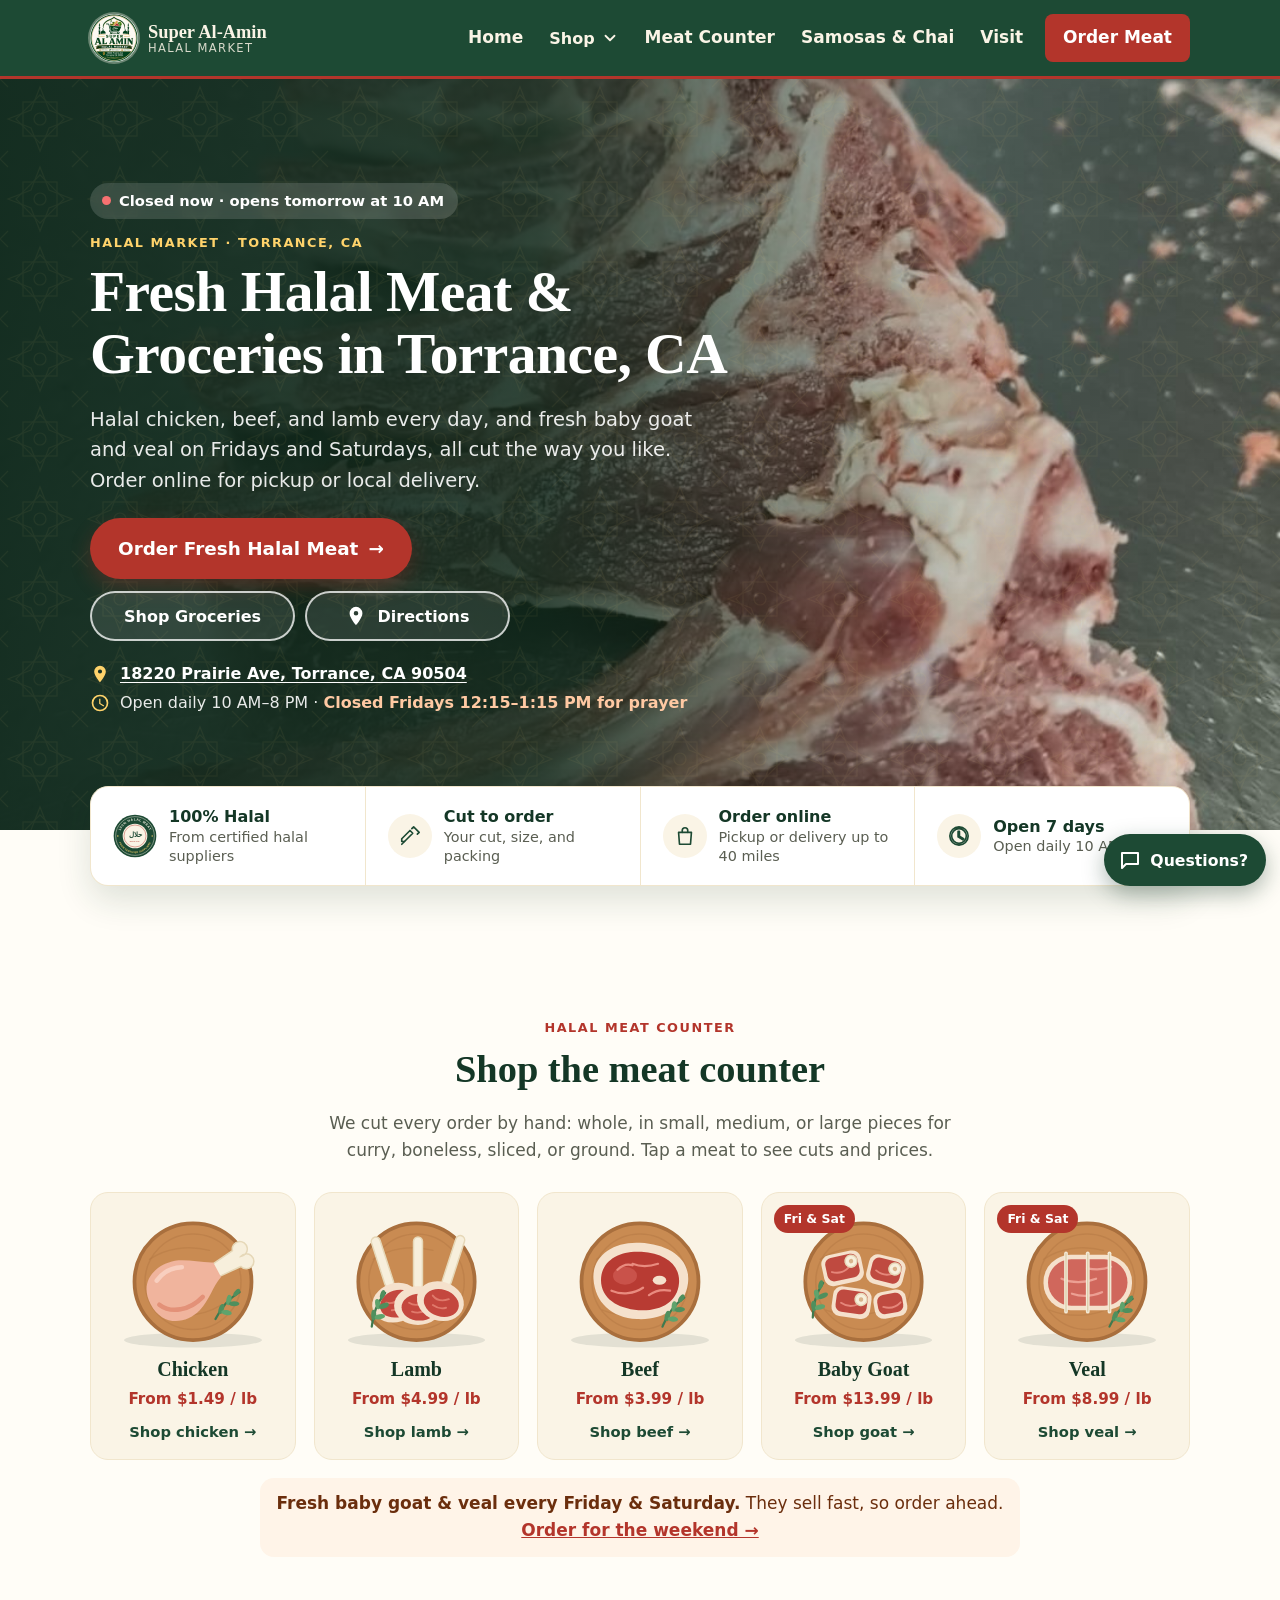
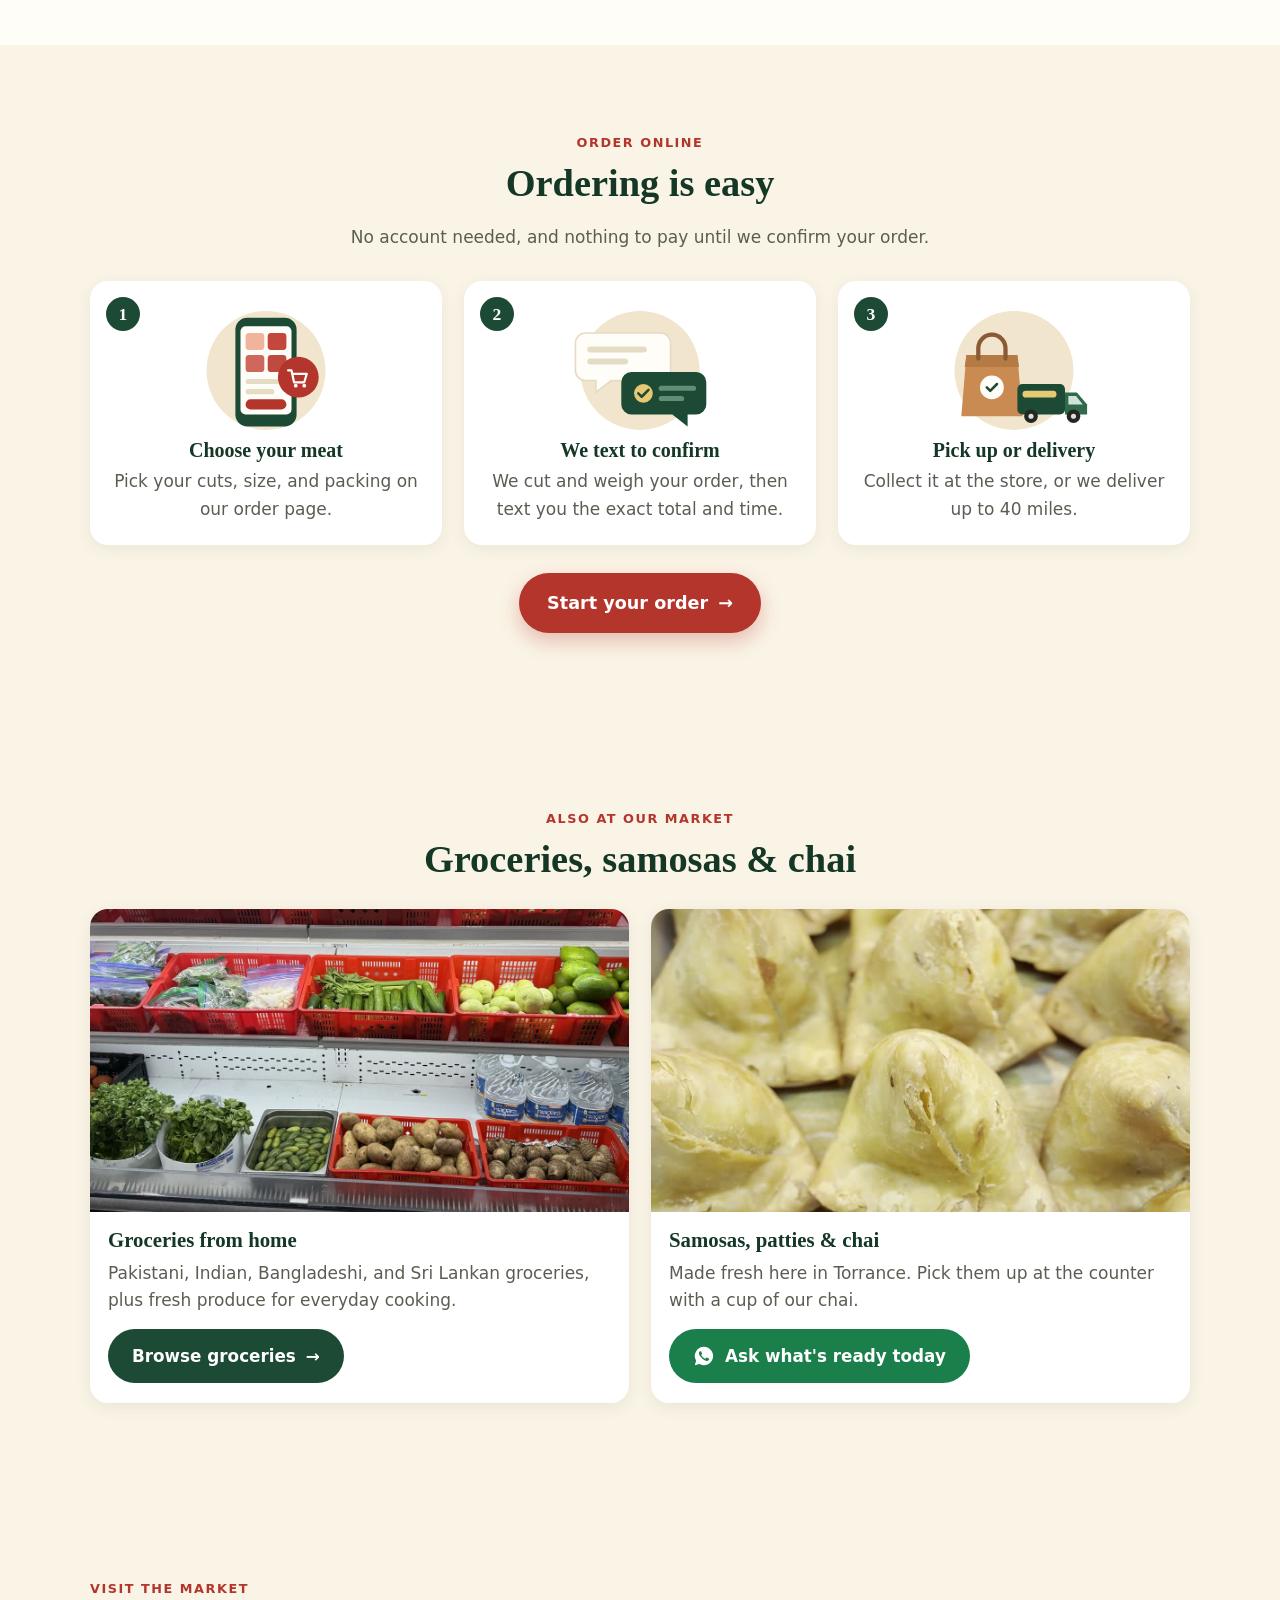
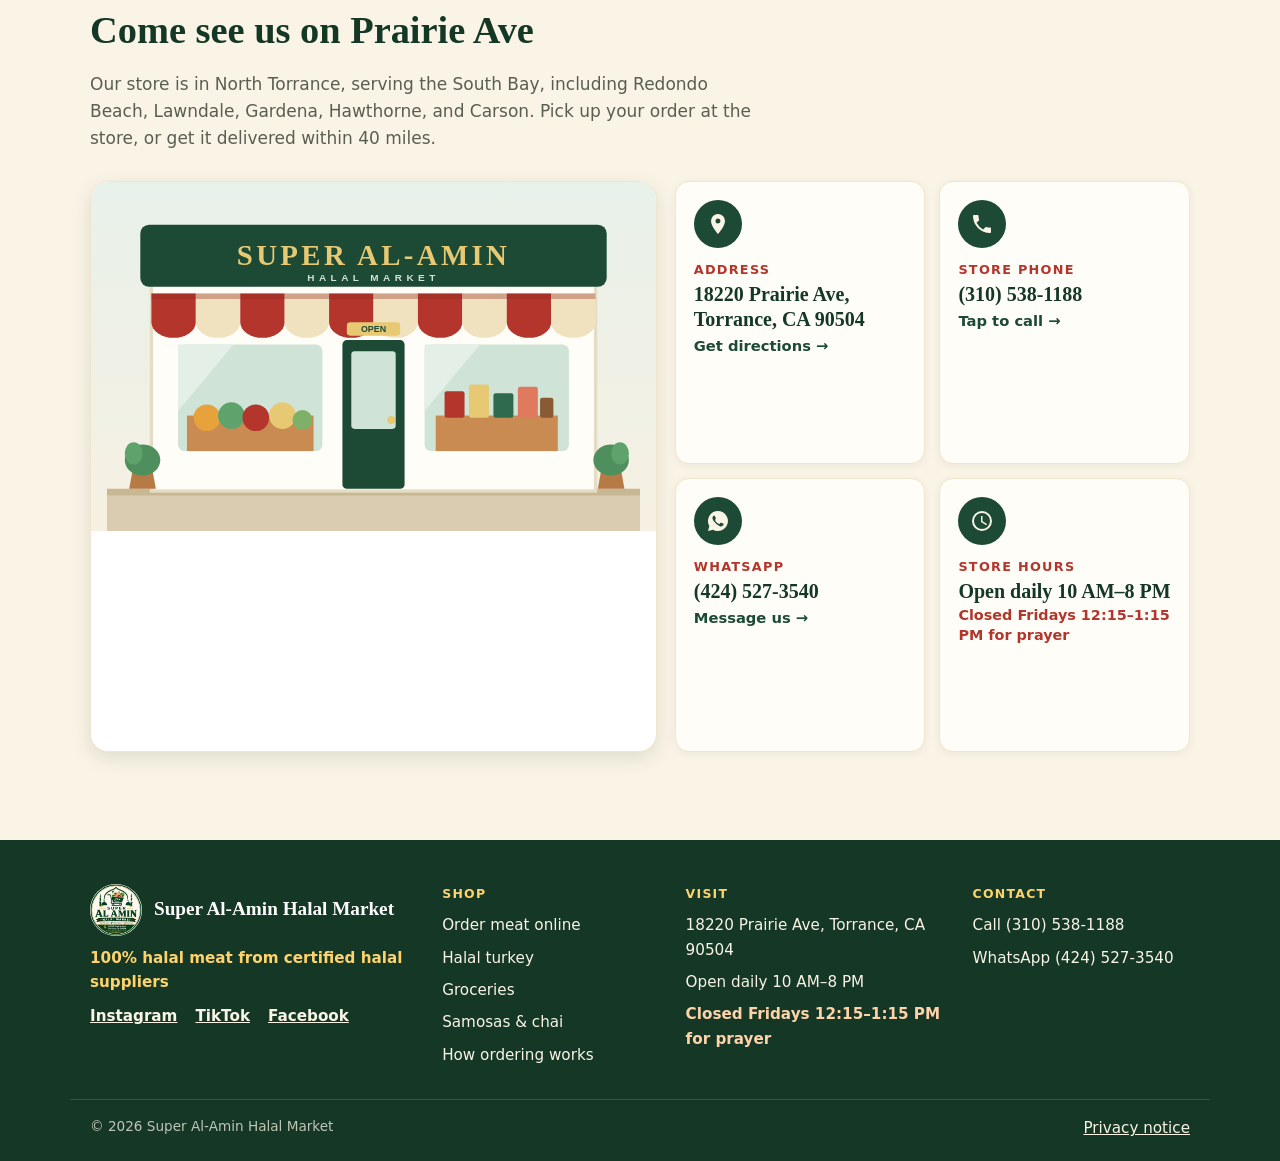
==== index.html @ 50700ea8 "Turkey through Nov 25: front-page promo, date limits, tab icon, one-row tabs - Turkey category/item " ====
<!DOCTYPE html>
<html lang="en">
<head>
  <meta charset="utf-8">
  <meta name="viewport" content="width=device-width, initial-scale=1">
  <title>Halal Meat &amp; Butcher Shop in Torrance, CA | Super Al-Amin</title>
  <meta name="description" content="Fresh halal chicken, turkey, beef, lamb, goat and veal, cut to order at our Torrance butcher counter. Order online for pickup or local delivery. South Asian groceries too.">
  <meta name="theme-color" content="#1d4a34">
  <meta property="og:title" content="Halal Meat &amp; Butcher Shop in Torrance, CA | Super Al-Amin">
  <meta property="og:description" content="Fresh halal chicken, beef, lamb, goat and veal, cut to order. Order online for pickup or local delivery. 18220 Prairie Ave, Torrance, CA.">
  <meta property="og:site_name" content="Super Al-Amin Halal Market">
  <meta property="og:locale" content="en_US">
  <meta property="og:type" content="website">
  <meta property="og:image" content="https://alaminmarket.com/images/share-cover.jpg">
  <meta property="og:url" content="https://alaminmarket.com/">
  <link rel="canonical" href="https://alaminmarket.com/">
  <meta name="geo.region" content="US-CA">
  <meta name="geo.placename" content="Torrance">
  <link rel="preload" as="image" href="images/hero-goat-chops.jpg" fetchpriority="high">
  <meta name="twitter:card" content="summary_large_image">
  <link rel="icon" href="images/favicon.png" type="image/png">
  <link rel="apple-touch-icon" href="images/apple-touch-icon.png">
  <link rel="manifest" href="/site.webmanifest">
  <link rel="stylesheet" href="styles.css?v=20261120b">
  <script type="application/ld+json">
{
  "@context": "https://schema.org",
  "@graph": [
    {
      "@type": "GroceryStore",
      "@id": "https://alaminmarket.com/#store",
      "name": "Super Al-Amin Halal Market",
      "url": "https://alaminmarket.com/",
      "logo": "https://alaminmarket.com/images/logo.png",
      "image": [
        "https://alaminmarket.com/images/share-cover.jpg",
        "https://alaminmarket.com/images/hero-goat-chops.jpg",
        "https://alaminmarket.com/images/store-produce-shelf.jpg"
      ],
      "description": "Halal meat market and butcher counter in Torrance, CA. Fresh halal chicken, beef and lamb daily, fresh baby goat and veal on Fridays and Saturdays, cut to order. Order online for pickup or local delivery. Also South Asian groceries, house-made samosas and chai.",
      "telephone": "+1-310-538-1188",
      "address": {
        "@type": "PostalAddress",
        "streetAddress": "18220 Prairie Ave",
        "addressLocality": "Torrance",
        "addressRegion": "CA",
        "postalCode": "90504",
        "addressCountry": "US"
      },
      "hasMap": "https://www.google.com/maps/search/?api=1&query=18220+Prairie+Ave%2C+Torrance%2C+CA+90504",
      "areaServed": [
        {
          "@type": "City",
          "name": "Torrance, CA"
        },
        {
          "@type": "City",
          "name": "Redondo Beach, CA"
        },
        {
          "@type": "City",
          "name": "Lawndale, CA"
        },
        {
          "@type": "City",
          "name": "Gardena, CA"
        },
        {
          "@type": "City",
          "name": "Hawthorne, CA"
        },
        {
          "@type": "City",
          "name": "Carson, CA"
        }
      ],
      "openingHoursSpecification": [
        {
          "@type": "OpeningHoursSpecification",
          "dayOfWeek": [
            "Monday",
            "Tuesday",
            "Wednesday",
            "Thursday",
            "Saturday",
            "Sunday"
          ],
          "opens": "10:00",
          "closes": "20:00"
        },
        {
          "@type": "OpeningHoursSpecification",
          "dayOfWeek": "Friday",
          "opens": "10:00",
          "closes": "12:15"
        },
        {
          "@type": "OpeningHoursSpecification",
          "dayOfWeek": "Friday",
          "opens": "13:15",
          "closes": "20:00"
        }
      ],
      "contactPoint": {
        "@type": "ContactPoint",
        "telephone": "+1-424-527-3540",
        "contactType": "customer service",
        "description": "WhatsApp",
        "areaServed": "US"
      },
      "sameAs": [
        "https://www.instagram.com/al_aminhalal/",
        "https://www.facebook.com/alaminhalalmarket/",
        "https://www.tiktok.com/@super.al.amin.hal"
      ],
      "keywords": "halal meat, halal butcher, halal chicken, halal beef, halal lamb, baby goat, goat meat, veal, custom meat cutting, order halal meat online, South Asian groceries, Pakistani groceries, Indian groceries, Torrance",
      "potentialAction": {
        "@type": "OrderAction",
        "target": {
          "@type": "EntryPoint",
          "urlTemplate": "https://alaminmarket.com/order/",
          "actionPlatform": [
            "http://schema.org/DesktopWebPlatform",
            "http://schema.org/MobileWebPlatform"
          ]
        },
        "deliveryMethod": [
          "http://purl.org/goodrelations/v1#DeliveryModePickUp",
          "http://purl.org/goodrelations/v1#DeliveryModeOwnFleet"
        ]
      },
      "hasOfferCatalog": {
        "@type": "OfferCatalog",
        "name": "Halal meat counter",
        "url": "https://alaminmarket.com/order/",
        "itemListElement": [
          {
            "@type": "OfferCatalog",
            "name": "Halal chicken",
            "url": "https://alaminmarket.com/order/?cat=chicken"
          },
          {
            "@type": "OfferCatalog",
            "name": "Halal turkey",
            "url": "https://alaminmarket.com/halal-turkey/"
          },
          {
            "@type": "OfferCatalog",
            "name": "Halal lamb",
            "url": "https://alaminmarket.com/order/?cat=lamb"
          },
          {
            "@type": "OfferCatalog",
            "name": "Halal beef",
            "url": "https://alaminmarket.com/order/?cat=beef"
          },
          {
            "@type": "OfferCatalog",
            "name": "Fresh baby goat (Fridays and Saturdays)",
            "url": "https://alaminmarket.com/order/?cat=goat"
          },
          {
            "@type": "OfferCatalog",
            "name": "Fresh veal (Fridays and Saturdays)",
            "url": "https://alaminmarket.com/order/?cat=veal"
          }
        ]
      }
    },
    {
      "@type": "WebSite",
      "@id": "https://alaminmarket.com/#website",
      "url": "https://alaminmarket.com/",
      "name": "Super Al-Amin Halal Market",
      "publisher": {
        "@id": "https://alaminmarket.com/#store"
      }
    }
  ]
}
  </script>
</head>
<body>
  <a class="skip-link" href="#main">Skip to content</a>

  <div id="announcement" class="announcement" role="region" aria-label="Store announcement" hidden></div>

  <header class="site-header">
    <div class="container header-inner">
      <a class="brand" href="#home" aria-label="Super Al-Amin Halal Market, back to top">
        <img class="brand-logo" src="images/logo.png" alt="" width="48" height="48">
        <span class="brand-text">Super Al-Amin<small>Halal Market</small></span>
      </a>
      <button class="nav-toggle" type="button" aria-expanded="false" aria-controls="site-nav">
        <span class="nav-toggle-bars" aria-hidden="true"></span>
        <span class="nav-toggle-label">Menu</span>
      </button>
      <nav id="site-nav" class="site-nav" aria-label="Main">
        <ul class="nav-list">
          <li><a href="#home">Home</a></li>
          <li class="has-sub">
            <button class="nav-sub-toggle" type="button" aria-expanded="false" aria-controls="nav-shop">Shop <svg class="nav-chev" aria-hidden="true" viewBox="0 0 24 24"><path d="M6 9l6 6 6-6"/></svg></button>
            <ul class="nav-sub" id="nav-shop">
              <li><a class="nav-sub-feature" href="order/"><strong>Order meat online</strong><span>Choose your cuts, pickup or delivery</span></a></li>
              <li><a href="groceries/#produce">Fresh produce</a></li>
              <li><a href="groceries/#snacks">Snacks &amp; chai</a></li>
              <li><a href="groceries/#pantry">Pantry staples</a></li>
              <li><a href="groceries/#sri-lankan">Sri Lankan groceries</a></li>
              <li><a href="groceries/#treats">Halal treats</a></li>
              <li><a href="groceries/">All groceries →</a></li>
            </ul>
          </li>
          <li><a href="#meat">Meat Counter</a></li>
          <li><a href="#samosas">Samosas &amp; Chai</a></li>
          <li data-reviews-nav hidden><a href="#reviews">Reviews</a></li>
          <li data-deals-nav hidden><a href="#deals">Deals</a></li>
          <li><a href="#visit">Visit</a></li>
          <li class="nav-cta"><a href="order/">Order Meat</a></li>
        </ul>
      </nav>
    </div>
  </header>

  <main id="main">
    <!-- 1. HOME -->
    <section id="home" class="hero hero-photo" aria-labelledby="home-title">
      <img class="hero-bg" data-photo="hero" src="images/hero-goat-chops.jpg" alt="Freshly cut baby goat chops at the Super Al-Amin meat counter" width="1080" height="810" fetchpriority="high">
      <div class="container hero-inner">
        <div class="hero-copy">
          <p class="hero-status" id="hero-status" hidden></p>
          <p class="eyebrow">Halal market · Torrance, CA</p>
          <h1 id="home-title">Fresh Halal Meat &amp; Groceries in Torrance, CA</h1>
          <p class="lede">Halal chicken, beef, and lamb every day, and fresh baby goat and veal on Fridays and Saturdays, all cut the way you like. Order online for pickup or local delivery.</p>
          <div class="hero-actions">
            <a class="btn btn-red btn-lg hero-main" href="order/">Order Fresh Halal Meat <span aria-hidden="true">→</span></a>
            <div class="hero-secondary">
              <a class="btn btn-ghost" href="groceries/">Shop Groceries</a>
              <a class="btn btn-ghost" href="https://www.google.com/maps/dir/?api=1&amp;destination=18220+Prairie+Ave%2C+Torrance%2C+CA+90504" data-link="directions" target="_blank" rel="noopener"><svg aria-hidden="true" viewBox="0 0 24 24"><path d="M12 2a7 7 0 0 0-7 7c0 5.2 7 13 7 13s7-7.8 7-13a7 7 0 0 0-7-7zm0 9.5A2.5 2.5 0 1 1 12 6.5a2.5 2.5 0 0 1 0 5z"/></svg> Directions</a>
            </div>
          </div>
          <ul class="hero-info" aria-label="Address and hours">
            <li><svg aria-hidden="true" viewBox="0 0 24 24"><path d="M12 2a7 7 0 0 0-7 7c0 5.2 7 13 7 13s7-7.8 7-13a7 7 0 0 0-7-7zm0 9.5A2.5 2.5 0 1 1 12 6.5a2.5 2.5 0 0 1 0 5z"/></svg><a href="https://www.google.com/maps/dir/?api=1&amp;destination=18220+Prairie+Ave%2C+Torrance%2C+CA+90504" data-link="directions" data-text="address" target="_blank" rel="noopener">18220 Prairie Ave, Torrance, CA 90504</a></li>
            <li><svg aria-hidden="true" viewBox="0 0 24 24"><path d="M12 2a10 10 0 1 0 0 20 10 10 0 0 0 0-20zm0 18a8 8 0 1 1 0-16 8 8 0 0 1 0 16zm.5-13H11v6l5.2 3.2.8-1.3-4.5-2.7V7z"/></svg><span><span data-text="hoursSummary">Open daily 10 AM–8 PM</span> · <span class="prayer-note" data-text="fridayNote">Closed Fridays 12:15–1:15 PM for prayer</span></span></li>
          </ul>
        </div>
      </div>
    </section>

    <!-- WHY SHOP WITH US -->
    <section class="trust" aria-label="Why shop with us">
      <div class="container">
        <ul class="trust-list">
          <li><img src="images/halal-badge.svg" alt="" width="48" height="48"><span><strong>100% Halal</strong>From certified halal suppliers</span></li>
          <li><span class="trust-icon" aria-hidden="true"><svg viewBox="0 0 24 24"><path d="M3 15l9-9 3 3-9 9H3z"/><path d="M14 4l2-2 6 6-2 2"/><path d="M6 18l-3 3"/></svg></span><span><strong>Cut to order</strong>Your cut, size, and packing</span></li>
          <li><span class="trust-icon" aria-hidden="true"><svg viewBox="0 0 24 24"><path d="M5 8h14l-1 13H6z"/><path d="M9 8V6a3 3 0 0 1 6 0v2"/></svg></span><span><strong>Order online</strong>Pickup or delivery up to 40 miles</span></li>
          <li><span class="trust-icon" aria-hidden="true"><svg aria-hidden="true" viewBox="0 0 24 24"><path d="M12 2a10 10 0 1 0 0 20 10 10 0 0 0 0-20zm0 18a8 8 0 1 1 0-16 8 8 0 0 1 0 16zm.5-13H11v6l5.2 3.2.8-1.3-4.5-2.7V7z"/></svg></span><span><strong>Open 7 days</strong><span data-text="hoursSummary">Open daily 10 AM–8 PM</span></span></li>
        </ul>
      </div>
    </section>

    <!-- SEASONAL: halal turkey (hides itself after Nov 25 via data-until) -->
    <section class="promo" aria-labelledby="promo-title" data-until="2026-11-25">
      <div class="container">
        <a class="promo-card" href="halal-turkey/">
          <img class="promo-art" src="images/art/turkey.svg" alt="" width="240" height="190">
          <span class="promo-text">
            <span class="promo-kicker">🦃 Thanksgiving special</span>
            <strong id="promo-title" class="promo-title">Halal Turkey: $2.99/lb</strong>
            <span class="promo-sub">Whole turkeys, about 12–14 lb each (around $36–$42). Order online by Wed, Nov 25 for pickup or delivery.</span>
          </span>
          <span class="btn btn-red promo-btn">Order a turkey <span aria-hidden="true">→</span></span>
        </a>
      </div>
    </section>

    <!-- 2. SHOP THE MEAT COUNTER -->
    <section id="meat" class="section" aria-labelledby="meat-title">
      <div class="container">
        <div class="section-head section-head-center">
          <p class="eyebrow">Halal Meat Counter</p>
          <h2 id="meat-title">Shop the meat counter</h2>
          <p>We cut every order by hand: whole, in small, medium, or large pieces for curry, boneless, sliced, or ground. Tap a meat to see cuts and prices.</p>
        </div>
        <ul class="meat-cats" aria-label="Meat categories">
          <li><a class="meat-cat" href="order/?cat=chicken"><img src="images/art/chicken.svg" alt="" width="240" height="190" loading="lazy"><span class="meat-cat-name">Chicken</span><span class="meat-cat-price" data-from="chicken">Whole, boneless, wings &amp; more</span><span class="meat-cat-go">Shop chicken →</span></a></li>
          <li data-until="2026-11-25"><a class="meat-cat" href="halal-turkey/"><span class="meat-cat-badge">Thanksgiving</span><img src="images/art/turkey.svg" alt="" width="240" height="190" loading="lazy"><span class="meat-cat-name">Halal Turkey</span><span class="meat-cat-price">$2.99/lb · 12–14 lb each</span><span class="meat-cat-go">Shop turkey →</span></a></li>
          <li><a class="meat-cat" href="order/?cat=lamb"><img src="images/art/lamb.svg" alt="" width="240" height="190" loading="lazy"><span class="meat-cat-name">Lamb</span><span class="meat-cat-price" data-from="lamb">New Zealand lamb</span><span class="meat-cat-go">Shop lamb →</span></a></li>
          <li><a class="meat-cat" href="order/?cat=beef"><img src="images/art/beef.svg" alt="" width="240" height="190" loading="lazy"><span class="meat-cat-name">Beef</span><span class="meat-cat-price" data-from="beef">Boneless, shank &amp; more</span><span class="meat-cat-go">Shop beef →</span></a></li>
          <li><a class="meat-cat" href="order/?cat=goat"><span class="meat-cat-badge">Fri &amp; Sat</span><img src="images/art/goat.svg" alt="" width="240" height="190" loading="lazy"><span class="meat-cat-name">Baby Goat</span><span class="meat-cat-price" data-from="goat">Fresh every weekend</span><span class="meat-cat-go">Shop goat →</span></a></li>
          <li><a class="meat-cat" href="order/?cat=veal"><span class="meat-cat-badge">Fri &amp; Sat</span><img src="images/art/veal.svg" alt="" width="240" height="190" loading="lazy"><span class="meat-cat-name">Veal</span><span class="meat-cat-price" data-from="veal">Fresh every weekend</span><span class="meat-cat-go">Shop veal →</span></a></li>
        </ul>
        <p class="meat-weekend"><strong>Fresh baby goat &amp; veal every Friday &amp; Saturday.</strong> They sell fast, so order ahead. <a href="order/?cat=goat">Order for the weekend →</a></p>
      </div>
    </section>

    <!-- HOW ORDERING WORKS -->
    <section id="how" class="section section-cream" aria-labelledby="how-title">
      <div class="container">
        <div class="section-head section-head-center">
          <p class="eyebrow">Order online</p>
          <h2 id="how-title">Ordering is easy</h2>
          <p>No account needed, and nothing to pay until we confirm your order.</p>
        </div>
        <ol class="how-steps">
          <li><img src="images/art/step-choose.svg" alt="" width="200" height="160" loading="lazy"><span class="how-num">1</span><h3>Choose your meat</h3><p>Pick your cuts, size, and packing on our order page.</p></li>
          <li><img src="images/art/step-text.svg" alt="" width="200" height="160" loading="lazy"><span class="how-num">2</span><h3>We text to confirm</h3><p>We cut and weigh your order, then text you the exact total and time.</p></li>
          <li><img src="images/art/step-pickup.svg" alt="" width="200" height="160" loading="lazy"><span class="how-num">3</span><h3>Pick up or delivery</h3><p>Collect it at the store, or we deliver up to 40 miles.</p></li>
        </ol>
        <div class="browse-row"><a class="btn btn-red btn-lg" href="order/">Start your order <span aria-hidden="true">→</span></a></div>
      </div>
    </section>

    <!-- ALSO AT THE MARKET: groceries + samosas & chai (details live on the Groceries page) -->
    <section id="more" class="section section-cream" aria-labelledby="more-title">
      <div class="container">
        <div class="section-head section-head-center">
          <p class="eyebrow">Also at our market</p>
          <h2 id="more-title">Groceries, samosas &amp; chai</h2>
        </div>
        <div class="more-grid">
          <article class="more-card" id="groceries">
            <img src="images/store-produce-shelf.jpg" alt="Fresh produce and South Asian groceries on the shelves at Super Al-Amin" width="720" height="540" loading="lazy" decoding="async">
            <div class="more-body">
              <h3>Groceries from home</h3>
              <p>Pakistani, Indian, Bangladeshi, and Sri Lankan groceries, plus fresh produce for everyday cooking.</p>
              <a class="btn btn-primary" href="groceries/">Browse groceries <span aria-hidden="true">→</span></a>
            </div>
          </article>
          <article class="more-card" id="samosas">
            <img data-photo="samosas" src="images/samosas-poster.jpg" alt="Trays of fresh samosas made at Super Al-Amin" width="720" height="540" loading="lazy" decoding="async">
            <div class="more-body">
              <h3>Samosas, patties &amp; chai</h3>
              <p>Made fresh here in Torrance. Pick them up at the counter with a cup of our chai.</p>
              <a class="btn btn-whatsapp" href="https://wa.me/14245273540?text=Hi%20Super%20Al-Amin%21%20Do%20you%20have%20samosas%2C%20patties%2C%20or%20chai%20available%20today%3F" data-link="whatsapp" data-message="samosas" target="_blank" rel="noopener"><svg aria-hidden="true" viewBox="0 0 24 24"><path d="M12 2a10 10 0 0 0-8.6 15.1L2 22l5-1.3A10 10 0 1 0 12 2zm5.3 14.1c-.2.6-1.3 1.2-1.8 1.3-.5.1-1 .1-1.7-.1a15 15 0 0 1-6.3-5.5c-.5-.7-1-1.7-1-2.8 0-1.1.6-1.6.8-1.9.2-.2.5-.3.6-.3h.5c.2 0 .4 0 .6.5l.8 2c.1.2.1.4 0 .5l-.3.5-.4.4c-.1.1-.3.3-.1.6.2.3.8 1.3 1.7 2.1 1.2 1 2.1 1.3 2.4 1.5.3.1.5.1.6-.1l.9-1c.2-.3.4-.2.6-.1l1.9.9c.3.1.5.2.5.3.1.1.1.6-.1 1.2z"/></svg> Ask what's ready today</a>
            </div>
          </article>
        </div>
      </div>
    </section>

    <!-- REVIEWS (live from Google once the API key and Place ID are set in site-config.js) -->
    <section id="reviews" class="section" aria-labelledby="reviews-title" hidden>
      <div class="container">
        <div class="section-head">
          <p class="eyebrow">Reviews</p>
          <h2 id="reviews-title">What our customers say</h2>
          <p id="reviews-intro">See what customers are saying about Super Al-Amin on Google.</p>
        </div>
        <div id="reviews-summary" class="reviews-summary" hidden></div>
        <ul id="reviews-list" class="reviews-list" aria-label="Recent Google reviews" hidden></ul>
        <div class="reviews-actions">
          <a id="reviews-google" class="btn btn-primary" target="_blank" rel="noopener">Read reviews on Google</a>
          <a id="reviews-write" class="btn btn-outline" target="_blank" rel="noopener" hidden>Write a review</a>
        </div>
        <p id="reviews-attrib" class="reviews-attrib" hidden>Reviews from Google Maps</p>
      </div>
    </section>

    <!-- WHAT'S NEW & DEALS (deals are listed in site-config.js) -->
    <section id="deals" class="section" aria-labelledby="deals-title" hidden>
      <div class="container">
        <div class="section-head">
          <p class="eyebrow">What's New</p>
          <h2 id="deals-title">New arrivals &amp; deals</h2>
          <p id="deals-empty">New arrivals and deals will be posted here. Sign up below to hear about them first on WhatsApp.</p>
        </div>
        <ul id="deals-list" class="deals-list" aria-label="Current deals and new arrivals" hidden></ul>

        <div class="signup" id="signup">
          <div class="signup-copy">
            <span class="signup-icon" aria-hidden="true"><svg viewBox="0 0 24 24"><path d="M12 2a10 10 0 0 0-8.6 15.1L2 22l5-1.3A10 10 0 1 0 12 2zm5.3 14.1c-.2.6-1.3 1.2-1.8 1.3-.5.1-1 .1-1.7-.1a15 15 0 0 1-6.3-5.5c-.5-.7-1-1.7-1-2.8 0-1.1.6-1.6.8-1.9.2-.2.5-.3.6-.3h.5c.2 0 .4 0 .6.5l.8 2c.1.2.1.4 0 .5l-.3.5-.4.4c-.1.1-.3.3-.1.6.2.3.8 1.3 1.7 2.1 1.2 1 2.1 1.3 2.4 1.5.3.1.5.1.6-.1l.9-1c.2-.3.4-.2.6-.1l1.9.9c.3.1.5.2.5.3.1.1.1.6-.1 1.2z"/></svg></span>
            <h3>Get deals on WhatsApp</h3>
            <p>Be the first to hear about new arrivals, specials, and holiday hours.</p>
          </div>

          <form class="signup-form" id="signup-form" name="whatsapp-signup" method="POST" data-netlify="true" netlify-honeypot="bot-field" novalidate>
            <input type="hidden" name="form-name" value="whatsapp-signup">
            <p class="visually-hidden"><label>Leave this empty: <input name="bot-field" tabindex="-1" autocomplete="off"></label></p>
            <div class="field">
              <label for="su-name">Name</label>
              <input id="su-name" name="name" type="text" autocomplete="name" required>
            </div>
            <div class="field">
              <label for="su-phone">WhatsApp number</label>
              <input id="su-phone" name="whatsapp" type="tel" autocomplete="tel" inputmode="tel" required aria-describedby="su-phone-hint">
              <span class="field-hint" id="su-phone-hint">Include area code, e.g. 310 555 0123</span>
            </div>
            <label class="consent">
              <input type="checkbox" name="consent" value="Agreed to WhatsApp offers and updates" required>
              <span>I agree to receive WhatsApp messages about offers and updates from Super Al-Amin Halal Market. I can reply STOP anytime.</span>
            </label>
            <button class="btn btn-primary" type="submit">Sign up</button>
            <p class="form-error" id="signup-error" role="alert" hidden></p>
          </form>

          <div class="signup-success" id="signup-success" tabindex="-1" hidden>
            <h3>You're on the list!</h3>
            <p>One last step so our messages reach you: save <strong data-text="whatsapp">(424) 527-3540</strong> in your contacts as "Super Al-Amin", then say hi on WhatsApp.</p>
            <a class="btn btn-whatsapp" href="https://wa.me/14245273540?text=Hi%20Super%20Al-Amin%21%20I%20just%20signed%20up%20for%20WhatsApp%20updates." data-link="whatsapp" data-message="signup" target="_blank" rel="noopener">Say hi on WhatsApp</a>
          </div>
        </div>
      </div>
    </section>

    <!-- 5. VISIT THE MARKET -->
    <section id="visit" class="section section-cream" aria-labelledby="visit-title">
      <div class="container">
        <div class="section-head">
          <p class="eyebrow">Visit the Market</p>
          <h2 id="visit-title">Come see us on Prairie Ave</h2>
          <p>Our store is in North Torrance, serving the South Bay, including Redondo Beach, Lawndale, Gardena, Hawthorne, and Carson. Pick up your order at the store, or get it delivered within 40 miles.</p>
        </div>
        <div class="visit-layout">
          <div class="visit-map">
            <img class="visit-art" src="images/art/storefront.svg" alt="" width="480" height="300" loading="lazy">
            <iframe title="Map to Super Al-Amin Halal Market, 18220 Prairie Ave, Torrance" src="https://www.google.com/maps?q=Super+Al-Amin+Halal+Market,+18220+Prairie+Ave,+Torrance,+CA+90504&amp;output=embed" loading="lazy" referrerpolicy="no-referrer-when-downgrade"></iframe>
          </div>
        <div class="visit-grid">
          <a class="visit-card" href="https://www.google.com/maps/dir/?api=1&amp;destination=18220+Prairie+Ave%2C+Torrance%2C+CA+90504" data-link="directions" target="_blank" rel="noopener">
            <span class="visit-icon" aria-hidden="true"><svg viewBox="0 0 24 24"><path d="M12 2a7 7 0 0 0-7 7c0 5.2 7 13 7 13s7-7.8 7-13a7 7 0 0 0-7-7zm0 9.5A2.5 2.5 0 1 1 12 6.5a2.5 2.5 0 0 1 0 5z"/></svg></span>
            <span class="visit-label">Address</span>
            <span class="visit-value" data-text="address">18220 Prairie Ave, Torrance, CA 90504</span>
            <span class="visit-action">Get directions →</span>
          </a>
          <a class="visit-card" href="tel:+13105381188" data-link="call">
            <span class="visit-icon" aria-hidden="true"><svg viewBox="0 0 24 24"><path d="M6.6 10.8a15.1 15.1 0 0 0 6.6 6.6l2.2-2.2c.3-.3.7-.4 1-.2 1.1.4 2.3.6 3.6.6.6 0 1 .4 1 1V20c0 .6-.4 1-1 1A17 17 0 0 1 3 4c0-.6.4-1 1-1h3.5c.6 0 1 .4 1 1 0 1.2.2 2.4.6 3.6.1.3 0 .7-.2 1l-2.3 2.2z"/></svg></span>
            <span class="visit-label">Store phone</span>
            <span class="visit-value" data-text="phone">(310) 538-1188</span>
            <span class="visit-action">Tap to call →</span>
          </a>
          <a class="visit-card" href="https://wa.me/14245273540?text=Hi%20Super%20Al-Amin%21" data-link="whatsapp" data-message="general" target="_blank" rel="noopener">
            <span class="visit-icon" aria-hidden="true"><svg viewBox="0 0 24 24"><path d="M12 2a10 10 0 0 0-8.6 15.1L2 22l5-1.3A10 10 0 1 0 12 2zm5.3 14.1c-.2.6-1.3 1.2-1.8 1.3-.5.1-1 .1-1.7-.1a15 15 0 0 1-6.3-5.5c-.5-.7-1-1.7-1-2.8 0-1.1.6-1.6.8-1.9.2-.2.5-.3.6-.3h.5c.2 0 .4 0 .6.5l.8 2c.1.2.1.4 0 .5l-.3.5-.4.4c-.1.1-.3.3-.1.6.2.3.8 1.3 1.7 2.1 1.2 1 2.1 1.3 2.4 1.5.3.1.5.1.6-.1l.9-1c.2-.3.4-.2.6-.1l1.9.9c.3.1.5.2.5.3.1.1.1.6-.1 1.2z"/></svg></span>
            <span class="visit-label">WhatsApp</span>
            <span class="visit-value" data-text="whatsapp">(424) 527-3540</span>
            <span class="visit-action">Message us →</span>
          </a>
          <div class="visit-card visit-card-hours">
            <span class="visit-icon" aria-hidden="true"><svg viewBox="0 0 24 24"><path d="M12 2a10 10 0 1 0 0 20 10 10 0 0 0 0-20zm0 18a8 8 0 1 1 0-16 8 8 0 0 1 0 16zm.5-13H11v6l5.2 3.2.8-1.3-4.5-2.7V7z"/></svg></span>
            <span class="visit-label">Store hours</span>
            <span class="visit-value" data-text="hoursSummary">Open daily 10 AM–8 PM</span>
            <span class="visit-prayer" data-text="fridayNote">Closed Fridays 12:15–1:15 PM for prayer</span>
          </div>
        </div>
        </div>
      </div>
    </section>
  </main>

  <footer class="site-footer">
    <div class="container footer-grid">
      <div class="footer-brand">
        <a class="footer-logo" href="#home"><img src="images/logo.png" alt="" width="56" height="56" loading="lazy"><span data-text="name">Super Al-Amin Halal Market</span></a>
        <p class="footer-halal">100% halal meat from certified halal suppliers</p>
        <ul class="footer-social" id="footer-social" aria-label="Social media"></ul>
      </div>
      <div>
        <p class="footer-title">Shop</p>
        <ul class="footer-list">
          <li><a href="order/">Order meat online</a></li>
          <li><a href="halal-turkey/">Halal turkey</a></li>
          <li><a href="groceries/">Groceries</a></li>
          <li><a href="#samosas">Samosas &amp; chai</a></li>
          <li><a href="#how">How ordering works</a></li>
        </ul>
      </div>
      <div>
        <p class="footer-title">Visit</p>
        <ul class="footer-list">
          <li><a class="footer-address" href="https://www.google.com/maps/dir/?api=1&amp;destination=18220+Prairie+Ave%2C+Torrance%2C+CA+90504" data-link="directions" data-text="address" target="_blank" rel="noopener">18220 Prairie Ave, Torrance, CA 90504</a></li>
          <li><span data-text="hoursSummary">Open daily 10 AM–8 PM</span></li>
          <li class="footer-prayer" data-text="fridayNote">Closed Fridays 12:15–1:15 PM for prayer</li>
        </ul>
      </div>
      <div>
        <p class="footer-title">Contact</p>
        <ul class="footer-list">
          <li><a href="tel:+13105381188" data-link="call">Call <span data-text="phone">(310) 538-1188</span></a></li>
          <li><a href="https://wa.me/14245273540?text=Hi%20Super%20Al-Amin%21" data-link="whatsapp" data-message="general" target="_blank" rel="noopener">WhatsApp <span data-text="whatsapp">(424) 527-3540</span></a></li>
        </ul>
      </div>
    </div>
    <div class="container footer-bottom">
      <p class="footer-copy">© <span id="year">2026</span> <span data-text="name">Super Al-Amin Halal Market</span></p>
      <p class="footer-links"><a href="privacy/">Privacy notice</a></p>
    </div>
  </footer>

  <!-- Mobile quick actions: fixed to the bottom; the page adds matching padding so nothing is covered -->
  <nav class="quick-actions" aria-label="Quick contact">
    <a href="tel:+13105381188" data-link="call">
      <svg aria-hidden="true" viewBox="0 0 24 24"><path d="M6.6 10.8a15.1 15.1 0 0 0 6.6 6.6l2.2-2.2c.3-.3.7-.4 1-.2 1.1.4 2.3.6 3.6.6.6 0 1 .4 1 1V20c0 .6-.4 1-1 1A17 17 0 0 1 3 4c0-.6.4-1 1-1h3.5c.6 0 1 .4 1 1 0 1.2.2 2.4.6 3.6.1.3 0 .7-.2 1l-2.3 2.2z"/></svg>
      Call
    </a>
    <a href="https://wa.me/14245273540?text=Hi%20Super%20Al-Amin%21" data-link="whatsapp" data-message="general" target="_blank" rel="noopener">
      <svg aria-hidden="true" viewBox="0 0 24 24"><path d="M12 2a10 10 0 0 0-8.6 15.1L2 22l5-1.3A10 10 0 1 0 12 2zm5.3 14.1c-.2.6-1.3 1.2-1.8 1.3-.5.1-1 .1-1.7-.1a15 15 0 0 1-6.3-5.5c-.5-.7-1-1.7-1-2.8 0-1.1.6-1.6.8-1.9.2-.2.5-.3.6-.3h.5c.2 0 .4 0 .6.5l.8 2c.1.2.1.4 0 .5l-.3.5-.4.4c-.1.1-.3.3-.1.6.2.3.8 1.3 1.7 2.1 1.2 1 2.1 1.3 2.4 1.5.3.1.5.1.6-.1l.9-1c.2-.3.4-.2.6-.1l1.9.9c.3.1.5.2.5.3.1.1.1.6-.1 1.2z"/></svg>
      WhatsApp
    </a>
    <a href="https://www.google.com/maps/dir/?api=1&amp;destination=18220+Prairie+Ave%2C+Torrance%2C+CA+90504" data-link="directions" target="_blank" rel="noopener">
      <svg aria-hidden="true" viewBox="0 0 24 24"><path d="M12 2a7 7 0 0 0-7 7c0 5.2 7 13 7 13s7-7.8 7-13a7 7 0 0 0-7-7zm0 9.5A2.5 2.5 0 1 1 12 6.5a2.5 2.5 0 0 1 0 5z"/></svg>
      Directions
    </a>
  </nav>

  <script src="site-config.js?v=20261120b"></script>
  <script src="meat-menu.js?v=20261120b"></script>
  <script src="main.js?v=20261120b"></script>
  <script src="chat.js?v=20261120b"></script>
</body>
</html>
---- styles.css ----
:root {
  --green: #1d4a34;
  --green-dark: #143726;
  --green-soft: #2f6a4c;
  --cream: #faf4e6;
  --cream-2: #f1e6cd;
  --paper: #fffdf7;
  --red: #b3352b;
  --ink: #23271f;
  --muted: #5a5e52;
  --whatsapp: #1a7f4b;
  --radius: 14px;
  --shadow: 0 6px 20px rgba(20, 55, 38, .12);
  --header-h: 64px;
  --quickbar-h: 64px;
  --serif: "Iowan Old Style", "Palatino Linotype", Palatino, Georgia, "Times New Roman", serif;
  --sans: system-ui, -apple-system, "Segoe UI", Roboto, "Helvetica Neue", Arial, sans-serif;
}

*, *::before, *::after { box-sizing: border-box; }
[hidden] { display: none !important; }
html { overflow-anchor: none; scroll-behavior: smooth; scroll-padding-top: calc(var(--header-h) + 8px); }
@media (prefers-reduced-motion: reduce) { html { scroll-behavior: auto; } }

body {
  margin: 0;
  font-family: var(--sans);
  font-size: 1.0625rem;
  line-height: 1.6;
  color: var(--ink);
  background: var(--paper);
  /* room for the mobile quick-action bar so it never covers content */
  padding-bottom: calc(var(--quickbar-h) + env(safe-area-inset-bottom, 0px));
}
img { max-width: 100%; height: auto; display: block; }
h1, h2, h3 { font-family: var(--serif); line-height: 1.15; color: var(--green-dark); margin: 0 0 .5em; }
h1 { font-size: clamp(1.85rem, 6.2vw, 3.3rem); letter-spacing: -.01em; }
h2 { font-size: clamp(1.6rem, 4.4vw, 2.4rem); }
h3 { font-size: 1.2rem; }
p { margin: 0 0 1em; }
a { color: var(--green); }

.container { width: 100%; max-width: 1140px; margin: 0 auto; padding: 0 20px; }

/* Visible keyboard focus everywhere */
:focus-visible {
  outline: 3px solid var(--red);
  outline-offset: 3px;
  border-radius: 6px;
}
.site-header :focus-visible, .announcement :focus-visible, .section-green :focus-visible, .site-footer :focus-visible, .quick-actions :focus-visible { outline-color: #ffd36b; }

.skip-link {
  position: absolute; left: 12px; top: -60px; z-index: 100;
  background: var(--green-dark); color: #fff; padding: 10px 16px; border-radius: 8px; text-decoration: none;
}
.skip-link:focus { top: 12px; }

/* Announcement */
.announcement { background: var(--red); color: #fff; font-size: .95rem; text-align: center; }
.announcement p { margin: 0; padding: 10px 20px; }
.announcement a { color: #fff; font-weight: 700; }

/* Header */
.site-header {
  position: sticky; top: 0; z-index: 50;
  background: var(--green);
  color: var(--cream);
  border-bottom: 3px solid var(--red);
}
.header-inner { display: flex; align-items: center; justify-content: space-between; min-height: var(--header-h); gap: 16px; }
.brand { display: flex; align-items: center; gap: 10px; color: var(--cream); text-decoration: none; }
.brand-mark {
  display: grid; place-items: center; width: 40px; height: 40px; border-radius: 50%;
  background: var(--cream); color: var(--green); font-family: var(--serif); font-weight: 700; font-size: 1rem;
  border: 2px solid var(--red);
}
.brand-logo { width: 48px; height: 48px; border-radius: 50%; flex: none; background: #fff; box-shadow: 0 0 0 2px rgba(250,244,230,.35); }
.brand-text { font-family: var(--serif); font-weight: 700; font-size: 1.15rem; line-height: 1.1; }
.brand-text small { display: block; font-family: var(--sans); font-weight: 500; font-size: .72rem; letter-spacing: .12em; text-transform: uppercase; opacity: .85; }

.nav-toggle {
  display: inline-flex; align-items: center; gap: 8px;
  background: transparent; color: var(--cream); border: 1.5px solid rgba(250,244,230,.5);
  border-radius: 10px; padding: 8px 12px; font: inherit; font-size: .95rem; cursor: pointer; min-height: 44px;
}
.nav-toggle-bars, .nav-toggle-bars::before, .nav-toggle-bars::after {
  display: block; width: 18px; height: 2px; background: currentColor; border-radius: 2px; position: relative;
}
.nav-toggle-bars::before, .nav-toggle-bars::after { content: ""; position: absolute; left: 0; }
.nav-toggle-bars::before { top: -6px; }
.nav-toggle-bars::after { top: 6px; }

.site-nav { display: none; }
.site-nav.is-open {
  display: block; position: absolute; left: 0; right: 0; top: 100%;
  background: var(--green-dark); border-bottom: 3px solid var(--red); box-shadow: var(--shadow);
}
.site-nav ul { list-style: none; margin: 0; padding: 8px 20px 16px; }
.site-nav .nav-sub { padding: 0 0 6px 14px; display: none; }
.nav-sub-toggle[aria-expanded="true"] + .nav-sub { display: block; }
.nav-sub-toggle {
  width: 100%; display: flex; align-items: center; justify-content: space-between; gap: 6px;
  padding: 12px 4px; background: none; border: 0; border-bottom: 1px solid rgba(250,244,230,.12);
  color: var(--cream); font: 600 1rem var(--sans); cursor: pointer;
}
.nav-chev { width: 18px; height: 18px; fill: none; stroke: currentColor; stroke-width: 2.4; stroke-linecap: round; stroke-linejoin: round; transition: transform .15s; }
.nav-sub-toggle[aria-expanded="true"] .nav-chev { transform: rotate(180deg); }
.nav-sub-feature strong { display: block; color: #ffd36b; }
.nav-sub-feature span { display: block; font-weight: 400; font-size: .88rem; opacity: .85; }
.nav-cta a { margin-top: 10px; text-align: center; background: var(--red); border-radius: 999px; border: 0 !important; color: #fff !important; }
.site-nav a {
  display: block; padding: 12px 4px; color: var(--cream); text-decoration: none; font-weight: 600;
  border-bottom: 1px solid rgba(250,244,230,.12);
}
.site-nav a:hover { color: #fff; text-decoration: underline; }

/* Buttons */
.btn {
  display: inline-flex; align-items: center; justify-content: center; gap: 10px;
  min-height: 52px; padding: 12px 22px; border-radius: 999px;
  font-weight: 700; font-size: 1.05rem; text-decoration: none; border: 2px solid transparent;
  transition: transform .15s ease, background-color .15s ease;
}
.btn svg { width: 22px; height: 22px; fill: currentColor; flex: none; }
.btn:hover { transform: translateY(-1px); }
.btn-primary { background: var(--green); color: #fff; }
.btn-primary:hover { background: var(--green-dark); }
.btn-whatsapp { background: var(--whatsapp); color: #fff; }
.btn-whatsapp:hover { background: #136b3e; }
.btn-cream { background: var(--cream); color: var(--green-dark); }
.btn-cream:hover { background: #fff; }
.btn-row { display: grid; gap: 12px; margin-top: 4px; }

.eyebrow {
  font-size: .8rem; font-weight: 700; letter-spacing: .12em; text-transform: uppercase;
  color: var(--red); margin-bottom: .6em;
}

/* Hero */
.hero {
  background:
    radial-gradient(circle at 100% 0, rgba(179,53,43,.08), transparent 40%),
    var(--cream);
  padding: 22px 0 36px;
  border-bottom: 1px solid var(--cream-2);
}
.hero-inner { display: grid; gap: 24px; }
.hero .lede { font-size: 1.08rem; color: var(--muted); max-width: 36em; margin-bottom: 18px; }
.hero-figure, .split-figure { margin: 0; }
.hero-figure img, .split-figure img {
  width: 100%; aspect-ratio: 4 / 3; object-fit: cover; border-radius: var(--radius); box-shadow: var(--shadow);
  background: var(--cream-2);
}

.hero-info { list-style: none; margin: 16px 0 0; padding: 0; display: grid; gap: 6px; font-size: 1rem; }
.hero-info li { display: flex; align-items: flex-start; gap: 10px; line-height: 1.4; }
.hero-info svg { width: 20px; height: 20px; flex: none; fill: var(--green); margin-top: 1px; }
.hero-info a { color: var(--green-dark); font-weight: 600; text-decoration: underline; text-underline-offset: 3px; text-decoration-thickness: 1px; }
.hero-info .prayer-note { color: var(--red); font-weight: 700; }
.hero-info .prayer-note svg { fill: var(--red); }

/* Sections */
.section { padding: 56px 0; }
.section-cream { background: var(--cream); }
.section-green { background: var(--green); color: var(--cream); }
.section-green h2 { color: #fff; }
.section-green .eyebrow { color: #ffcf9e; }
.section-green .small-note { color: rgba(250,244,230,.82); }
.section-head { max-width: 40em; margin-bottom: 28px; }
.section-head p:last-child { color: var(--muted); }

.split { display: grid; gap: 28px; align-items: center; }
.small-note { font-size: .95rem; color: var(--muted); }
.tag-list { list-style: none; padding: 0; margin: 0 0 1em; display: flex; flex-wrap: wrap; gap: 8px; }
.tag-list li {
  background: var(--paper); border: 1.5px solid var(--green-soft); color: var(--green-dark);
  padding: 4px 14px; border-radius: 999px; font-weight: 600; font-size: .95rem;
}

.tag-list-light li { background: rgba(250,244,230,.1); border-color: rgba(250,244,230,.55); color: var(--cream); }

/* Groceries intro */
.groceries-intro { display: grid; gap: 22px; margin-bottom: 28px; }
.groceries-intro .section-head { margin-bottom: 0; }
.groceries-intro .btn { margin-top: 4px; }
.groceries-figure { margin: 0; }
.groceries-figure img { width: 100%; aspect-ratio: 4 / 3; object-fit: cover; border-radius: var(--radius); box-shadow: var(--shadow); background: var(--cream-2); }

/* Category cards (homepage) */
.category-grid { list-style: none; margin: 0; padding: 0; display: grid; grid-template-columns: 1fr; gap: 14px; }
.category-card {
  display: grid; grid-template-columns: 112px 1fr; align-items: stretch; height: 100%;
  background: var(--paper); border: 1px solid var(--cream-2); border-radius: var(--radius); overflow: hidden;
  text-decoration: none; color: var(--ink); box-shadow: 0 2px 8px rgba(20,55,38,.06);
  transition: transform .15s ease, box-shadow .15s ease, border-color .15s ease;
}
.category-card img { width: 100%; height: 100%; min-height: 104px; object-fit: cover; background: var(--cream-2); }
.category-body { display: flex; flex-direction: column; justify-content: center; gap: 3px; padding: 14px 16px; border-left: 3px solid var(--red); }
.category-name { font-family: var(--serif); font-weight: 700; font-size: 1.15rem; color: var(--green-dark); line-height: 1.2; }
.category-text { font-size: .92rem; color: var(--muted); line-height: 1.4; }
.category-go { font-size: .9rem; font-weight: 700; color: var(--green); margin-top: 2px; }
.category-card:hover { transform: translateY(-2px); box-shadow: var(--shadow); border-color: var(--green-soft); }
.category-card:hover .category-go { text-decoration: underline; }
.browse-row { margin-top: 24px; }

/* Brands we carry: sliding logo row */
.brands { margin-top: 48px; }
.brands-section .brands { margin-top: 0; }
.brands h3 { font-size: clamp(1.4rem, 3.6vw, 1.9rem); }
.brand-marquee {
  overflow: hidden; margin: 0 -16px;
  -webkit-mask-image: linear-gradient(90deg, transparent, #000 6%, #000 94%, transparent);
          mask-image: linear-gradient(90deg, transparent, #000 6%, #000 94%, transparent);
}
.brand-track { list-style: none; margin: 0; padding: 4px 0 8px; display: flex; gap: 14px; width: max-content; }
.brand-slide { flex: 0 0 auto; }
.brand-slide img {
  width: 180px; height: 90px; object-fit: cover; border-radius: var(--radius);
  box-shadow: var(--shadow); background: var(--cream-2);
}
.is-sliding .brand-track { animation: brand-slide var(--brand-duration, 40s) linear infinite; }
.brand-marquee:hover .brand-track, .brand-marquee:focus-within .brand-track { animation-play-state: paused; }
@keyframes brand-slide { from { transform: translateX(0); } to { transform: translateX(calc(-50% - 7px)); } }
@media (prefers-reduced-motion: reduce) {
  .is-sliding .brand-track { animation: none; }
  .brand-marquee { overflow-x: auto; }
}
@media (min-width: 640px) { .brand-slide img { width: 220px; height: 110px; } .brand-marquee { margin: 0; } }

/* Product grid (Groceries page) */
.showcase-grid { list-style: none; margin: 0; padding: 0; display: grid; grid-template-columns: repeat(2, 1fr); gap: 12px; }
.showcase-item {
  background: var(--paper); border: 1px solid var(--cream-2); border-radius: 12px; overflow: hidden;
  box-shadow: 0 2px 8px rgba(20,55,38,.06);
}
.showcase-item img { width: 100%; aspect-ratio: 1 / 1; object-fit: cover; background: var(--cream-2); }
.showcase-item span { display: block; padding: 9px 11px 11px; font-weight: 700; font-size: .93rem; color: var(--green-dark); line-height: 1.3; }
.ask-card a {
  display: flex; flex-direction: column; justify-content: center; align-items: flex-start; gap: 8px; height: 100%;
  min-height: 180px; padding: 16px; border-radius: 12px; text-decoration: none;
  background: var(--green) url("images/pattern.svg") center / 64px; background-blend-mode: soft-light;
  color: var(--cream); box-shadow: 0 2px 8px rgba(20,55,38,.12);
}
.ask-icon { display: grid; place-items: center; width: 42px; height: 42px; border-radius: 50%; background: var(--whatsapp); }
.ask-icon svg { width: 24px; height: 24px; fill: #fff; }
.ask-title { font-family: var(--serif); font-weight: 700; font-size: 1.1rem; color: #fff; line-height: 1.2; }
.ask-text { font-size: .9rem; line-height: 1.4; color: rgba(250,244,230,.88); }
.ask-card a:hover .ask-title { text-decoration: underline; }

/* Groceries page */
.page-hero {
  position: relative; color: var(--cream); padding: 30px 0 34px; overflow: hidden;
  background: linear-gradient(120deg, rgba(20,55,38,.97), rgba(29,74,52,.93)), url("images/pattern.svg") center / 80px, var(--green-dark);
  border-bottom: 3px solid var(--red);
}
.page-hero::after {
  content: ""; position: absolute; right: -60px; top: 50%; width: 260px; height: 260px; transform: translateY(-50%);
  background: url("images/pattern.svg") center / 86px; border-radius: 50%; opacity: .22; pointer-events: none;
}
.page-hero .container { position: relative; z-index: 1; }
.breadcrumb { display: flex; gap: 8px; font-size: .9rem; margin-bottom: 8px; color: rgba(250,244,230,.8); }
.breadcrumb a { color: #ffd2a8; font-weight: 600; }
.page-hero h1 { color: #fff; margin-bottom: .25em; }
.page-lede { max-width: 36em; font-size: 1.05rem; color: rgba(250,244,230,.92); margin-bottom: 18px; }
.page-hero-actions { display: flex; flex-wrap: wrap; gap: 10px; }
.btn-ghost-light { background: transparent; color: var(--cream); border-color: rgba(250,244,230,.6); }
.btn-ghost-light:hover { background: rgba(250,244,230,.1); }

.tabs-wrap {
  position: sticky; top: calc(var(--header-h) + 3px); z-index: 40; background: var(--paper);
  border-bottom: 1px solid var(--cream-2); box-shadow: 0 4px 12px rgba(20,55,38,.06);
}
.grocery-tabs {
  display: flex; gap: 8px; overflow-x: auto; padding: 12px 0; scrollbar-width: none;
  -webkit-overflow-scrolling: touch; scroll-padding: 0 20px;
}
.grocery-tabs::-webkit-scrollbar { display: none; }
.grocery-tab {
  flex: none; font: inherit; font-weight: 700; font-size: .95rem; cursor: pointer; white-space: nowrap;
  min-height: 42px; padding: 8px 16px; border-radius: 999px;
  background: var(--cream); color: var(--green-dark); border: 1.5px solid var(--cream-2);
}
.grocery-tab:hover { border-color: var(--green-soft); }
.grocery-tab[aria-selected="true"] { background: var(--green); color: #fff; border-color: var(--green); }
.grocery-panels-section { padding-top: 28px; scroll-margin-top: 140px; }
.grocery-panel:focus { outline: none; }
.grocery-panel:focus-visible { outline: 3px solid var(--red); outline-offset: 6px; border-radius: 6px; }
.panel-head { margin-bottom: 18px; max-width: 42em; }
.panel-head h2 { margin-bottom: .2em; }
.panel-head p { color: var(--muted); margin: 0; }
.panel-video { margin: 0 0 18px; max-width: 360px; }
.panel-video video { width: 100%; display: block; aspect-ratio: 4 / 5; object-fit: cover; border-radius: var(--radius); box-shadow: var(--shadow); background: var(--cream-2); }

.nf-spacer { min-height: 30vh; }
.visit-strip { background: var(--cream); border-top: 1px solid var(--cream-2); padding: 36px 0; }
.visit-strip h2 { font-size: 1.5rem; margin-bottom: .3em; }
.visit-strip .hero-info { margin-top: 8px; }
.visit-strip-inner { display: grid; gap: 20px; }
.visit-strip-actions { display: grid; gap: 10px; }

.samosa-video {
  width: 100%; display: block; border-radius: var(--radius); box-shadow: var(--shadow); background: var(--cream-2);
  aspect-ratio: 4 / 3; object-fit: cover;
}

/* Visit */
.visit-grid { display: grid; gap: 14px; }
.visit-card {
  display: grid; grid-template-columns: 48px 1fr; column-gap: 14px; row-gap: 2px; align-items: center;
  background: var(--paper); border: 1px solid var(--cream-2); border-radius: var(--radius);
  padding: 18px; text-decoration: none; color: var(--ink); box-shadow: 0 2px 8px rgba(20,55,38,.06);
  transition: border-color .15s ease, transform .15s ease;
}
.visit-card:hover { border-color: var(--green-soft); transform: translateY(-1px); }
.visit-icon {
  grid-row: 1 / span 3; width: 48px; height: 48px; border-radius: 50%;
  background: var(--green); display: grid; place-items: center;
}
.visit-icon svg { width: 24px; height: 24px; fill: var(--cream); }
.visit-label { font-size: .8rem; font-weight: 700; letter-spacing: .1em; text-transform: uppercase; color: var(--red); }
.visit-value { font-family: var(--serif); font-size: 1.25rem; font-weight: 700; color: var(--green-dark); line-height: 1.25; }
.visit-prayer { font-size: .9rem; font-weight: 700; color: var(--red); line-height: 1.35; }
.visit-card-hours:hover { transform: none; border-color: var(--cream-2); }
.visit-action { font-size: .92rem; color: var(--green); font-weight: 600; }

.hours {
  margin-top: 14px; background: var(--paper); border: 1px solid var(--cream-2); border-radius: var(--radius);
  padding: 18px; box-shadow: 0 2px 8px rgba(20,55,38,.06);
}
.hours-head { display: flex; align-items: center; gap: 14px; margin-bottom: 10px; }
.hours-head h3 { margin: 0; }
.hours-head .visit-icon { grid-row: auto; flex: none; }
.hours-summary { margin: 4px 0 12px; font-family: var(--serif); font-size: 1.3rem; font-weight: 700; color: var(--green-dark); }
.prayer-banner {
  display: flex; align-items: flex-start; gap: 10px; margin: 0; padding: 12px 14px; border-radius: 10px;
  background: #fbecea; border: 1.5px solid #e8b4ae; color: #8f2219; font-weight: 700; line-height: 1.4;
}
.prayer-banner svg { width: 22px; height: 22px; flex: none; fill: var(--red); }

/* Social */
.social { margin-top: 24px; }
.social h3 { margin-bottom: 10px; }
.social-list, .footer-social { list-style: none; margin: 0; padding: 0; display: flex; flex-wrap: wrap; gap: 10px; }
.social-link {
  display: inline-flex; align-items: center; gap: 8px; min-height: 44px; padding: 8px 18px;
  border-radius: 999px; border: 1.5px solid var(--green); color: var(--green-dark);
  background: var(--paper); font-weight: 700; text-decoration: none;
}
.social-link::after { content: "↗"; font-size: .9em; opacity: .7; }
.social-link:hover { background: var(--green); color: #fff; }
.footer-social { margin: 10px 0 8px; gap: 6px 18px; }
.footer-social a { color: var(--cream); font-weight: 600; }
.footer-address { color: var(--cream); }
.footer-prayer { color: #ffd2a8; font-weight: 600; }

/* Footer */
.site-footer { background: var(--green-dark); color: var(--cream); padding: 28px 0; font-size: .95rem; }
.site-footer p { margin: 0 0 .3em; }
.footer-name { font-family: var(--serif); font-size: 1.15rem; font-weight: 700; }
.footer-copy { opacity: .75; font-size: .85rem; }

/* Mobile quick-action bar */
.quick-actions {
  position: fixed; left: 0; right: 0; bottom: 0; z-index: 60;
  display: grid; grid-template-columns: repeat(3, 1fr);
  background: var(--green-dark); border-top: 3px solid var(--red);
  padding-bottom: env(safe-area-inset-bottom, 0px);
}
.quick-actions a {
  display: flex; flex-direction: column; align-items: center; justify-content: center; gap: 2px;
  height: var(--quickbar-h); color: var(--cream); text-decoration: none; font-weight: 700; font-size: .85rem;
}
.quick-actions a + a { border-left: 1px solid rgba(250,244,230,.15); }
.quick-actions svg { width: 22px; height: 22px; fill: currentColor; }
.quick-actions a:active { background: var(--green); }

/* ---------- Narrow phones: keep both hero buttons above the fold ---------- */
@media (max-width: 479px) {
  .hero { padding: 16px 0 28px; }
  .hero .eyebrow { margin-bottom: .4em; }
  h1 { font-size: clamp(1.6rem, 7.6vw, 2.1rem); }
  .hero .lede { font-size: 1rem; line-height: 1.5; margin-bottom: 14px; }
  .btn-row .btn { min-height: 48px; padding: 10px 14px; font-size: 1rem; gap: 8px; }
  .btn-row .btn svg { width: 19px; height: 19px; }
}
@media (max-width: 479px) {
    }
@media (min-width: 360px) and (max-width: 479px) {
  .btn-row { grid-template-columns: 1fr 1fr; gap: 10px; }
  .btn-row .btn { padding: 10px 8px; font-size: .95rem; }
}

/* ---------- Larger phones / small tablets ---------- */
@media (min-width: 480px) {
  .btn-row { grid-template-columns: 1fr 1fr; max-width: 460px; }
}

@media (min-width: 640px) {
  .visit-grid { grid-template-columns: repeat(2, 1fr); }
  .reviews-list { grid-template-columns: repeat(2, 1fr); }
  .showcase-grid { grid-template-columns: repeat(3, 1fr); gap: 14px; }
  .category-grid { grid-template-columns: repeat(2, 1fr); }
  .visit-strip-actions { grid-auto-flow: column; justify-content: start; }
  .deals-list { grid-template-columns: repeat(2, 1fr); }
  .visit-card { grid-template-columns: 1fr; text-align: left; align-content: start; }
  .visit-icon { grid-row: auto; margin-bottom: 10px; }
  .hours-head .visit-icon { margin-bottom: 0; }
  .hours { max-width: 560px; }
}

/* ---------- Desktop ---------- */
@media (min-width: 900px) {
  :root { --header-h: 76px; }
  body { padding-bottom: 0; }
  .quick-actions { display: none; }
  .nav-toggle { display: none; }
  .site-nav, .site-nav.is-open { display: block; position: static; background: none; border: 0; box-shadow: none; }
  .site-nav .nav-list { display: flex; align-items: center; gap: 2px; padding: 0; }
  .site-nav a { border: 0; padding: 10px 12px; border-radius: 8px; }
  .site-nav a:hover { background: rgba(250,244,230,.1); text-decoration: none; }
  .has-sub { position: relative; }
  .nav-sub-toggle { width: auto; border: 0; padding: 10px 12px; border-radius: 8px; }
  .nav-sub-toggle:hover { background: rgba(250,244,230,.1); }
  .site-nav .nav-sub {
    position: absolute; top: calc(100% + 8px); left: 0; min-width: 260px; padding: 8px;
    background: var(--paper); border-radius: var(--radius); box-shadow: 0 14px 40px rgba(20,55,38,.22); border: 1px solid var(--cream-2);
  }
  .site-nav .nav-sub::before { content: ""; position: absolute; top: -10px; left: 0; right: 0; height: 10px; }
  .has-sub:hover .nav-sub, .has-sub:focus-within .nav-sub { display: block; }
  .site-nav .nav-sub a { color: var(--ink); padding: 9px 12px; font-weight: 600; }
  .site-nav .nav-sub a:hover { background: var(--cream); color: var(--green-dark); }
  .nav-sub-feature { background: var(--cream); margin-bottom: 6px; }
  .nav-sub-feature strong { color: var(--green-dark); }
  .nav-sub-feature span { color: var(--muted); opacity: 1; }
  .nav-cta a { margin: 0 0 0 8px; padding: 10px 18px; }
  .nav-cta a:hover { background: #c94036; }

  .hero { padding: 64px 0 72px; }
  .hero-inner { grid-template-columns: 1.05fr 1fr; align-items: center; gap: 48px; }
  .section { padding: 88px 0; }
  .split { grid-template-columns: 1fr 1fr; gap: 56px; }
  .groceries-intro { margin-bottom: 32px; }
  .visit-grid { grid-template-columns: repeat(4, 1fr); }
  .split-reverse .split-figure { order: 2; }
  .reviews-list { grid-template-columns: repeat(3, 1fr); }
  .showcase-grid { grid-template-columns: repeat(5, 1fr); }
  .category-grid { grid-template-columns: repeat(5, 1fr); gap: 16px; }
  .category-card { grid-template-columns: 1fr; grid-template-rows: auto 1fr; }
  .category-card img { aspect-ratio: 4 / 3; height: auto; min-height: 0; }
  .category-body { border-left: 0; border-top: 3px solid var(--red); justify-content: flex-start; }
  .page-hero { padding: 48px 0 52px; }
  .page-hero::after { width: 380px; height: 380px; right: 40px; opacity: .25; }
  .grocery-panels-section { padding: 40px 0 72px; }
  .visit-strip-inner { grid-template-columns: 1fr auto; align-items: center; }
  .deals-list { grid-template-columns: repeat(3, 1fr); }
  .signup { grid-template-columns: 1fr 1.2fr; gap: 40px; padding: 36px 40px; align-items: start; }
  .signup-success { grid-column: 2; }
}

/* ---------- Order meat page ---------- */
.visually-hidden { position: absolute !important; width: 1px; height: 1px; overflow: hidden; clip: rect(0 0 0 0); white-space: nowrap; }
.order-layout { display: grid; gap: 32px; }
.order-step-title { display: flex; align-items: center; gap: 10px; font-size: 1.3rem; margin: 0 0 14px; }
.order-step-num { display: inline-grid; place-items: center; width: 30px; height: 30px; border-radius: 50%; background: var(--green); color: #fff; font: 700 .95rem var(--sans); flex: none; }
.order-cats { display: flex; gap: 8px; flex-wrap: wrap; margin-bottom: 14px; }
.order-cat, .order-opt {
  font: 600 .98rem var(--sans); padding: 9px 16px; border-radius: 999px; cursor: pointer;
  border: 1.5px solid var(--cream-2); background: var(--paper); color: var(--green-dark);
}
.order-cat[aria-selected="true"], .order-opt[aria-pressed="true"] { background: var(--green); border-color: var(--green); color: #fff; }
.order-opt:disabled { cursor: default; opacity: 1; }
.order-items { display: grid; gap: 12px; }
.order-item { background: var(--paper); border: 1px solid var(--cream-2); border-radius: var(--radius); overflow: hidden; }
.order-item-head {
  width: 100%; display: flex; justify-content: space-between; align-items: center; gap: 12px;
  padding: 16px 18px; background: none; border: 0; cursor: pointer; text-align: left; font: inherit; color: inherit;
}
.order-item-head[aria-expanded="true"] { background: var(--cream); }
.order-item-name { font-family: var(--serif); font-weight: 700; font-size: 1.15rem; color: var(--green-dark); }
.order-item-price { color: var(--muted); font-size: .95rem; white-space: nowrap; }
.order-item-body { padding: 4px 18px 18px; border-top: 1px solid var(--cream-2); }
.order-item-days { color: var(--red); font-weight: 600; font-size: .92rem; margin: 12px 0 0; }
.order-q { margin-top: 14px; }
.order-q-label { font-weight: 700; font-size: .92rem; margin: 0 0 8px; color: var(--ink); }
.order-opts { display: flex; flex-wrap: wrap; gap: 8px; }
.order-qty-row { margin-top: 16px; display: flex; align-items: center; justify-content: space-between; gap: 12px; }
.order-qty-row .order-q-label { margin: 0; }
.order-stepper { display: flex; align-items: center; border: 1.5px solid var(--cream-2); border-radius: 999px; overflow: hidden; }
.order-step-btn { width: 44px; height: 44px; border: 0; background: var(--cream); font-size: 1.3rem; cursor: pointer; color: var(--green-dark); }
.order-step-val { min-width: 64px; text-align: center; font-weight: 700; }
.order-add { width: 100%; margin-top: 18px; justify-content: center; }
.order-add:disabled { opacity: .55; cursor: not-allowed; }
.order-summary { background: var(--cream); border-radius: var(--radius); padding: 20px; align-self: start; }
.order-empty { color: var(--muted); margin: 0; }
.order-lines { list-style: none; margin: 0; padding: 0; }
.order-line { display: grid; grid-template-columns: 1fr auto; gap: 2px 12px; padding: 12px 0; border-bottom: 1px solid var(--cream-2); }
.order-line-info { display: flex; flex-direction: column; }
.order-line-name { font-weight: 700; }
.order-line-desc { color: var(--muted); font-size: .92rem; }
.order-line-cost { font-weight: 700; }
.order-line-rm, .order-link-btn { grid-column: 1; justify-self: start; background: none; border: 0; padding: 4px 0; color: var(--red); font: 600 .88rem var(--sans); cursor: pointer; text-decoration: underline; }
.order-total { display: flex; justify-content: space-between; gap: 12px; margin: 14px 0 0; font-size: 1.05rem; }
.order-form { margin-top: 28px; }
.order-choice { border: 0; padding: 0; margin: 0 0 14px; display: flex; gap: 10px; }
.order-choice-opt { flex: 1; display: flex; align-items: center; justify-content: center; gap: 8px; padding: 12px; border: 1.5px solid var(--cream-2); border-radius: var(--radius); background: var(--paper); font-weight: 700; cursor: pointer; }
.order-choice-opt:has(input:checked) { border-color: var(--green); box-shadow: inset 0 0 0 1px var(--green); }
.order-choice-opt input { accent-color: var(--green); width: 18px; height: 18px; }
.order-field-row { display: grid; grid-template-columns: 1fr; gap: 0 10px; }
@media (min-width: 480px) { .order-field-row { grid-template-columns: 1.4fr 1fr; } }
.order-field { display: flex; flex-direction: column; gap: 6px; font-weight: 700; font-size: .92rem; margin-bottom: 12px; }
.order-field input, .order-field select, .order-field textarea {
  font: 400 1rem var(--sans); padding: 11px 12px; border: 1.5px solid var(--cream-2); border-radius: 10px; background: #fff; color: var(--ink); width: 100%;
}
.order-field input:focus, .order-field select:focus, .order-field textarea:focus { outline: 2px solid var(--green-soft); outline-offset: 1px; }
.order-delivery-note { background: var(--paper); border-left: 4px solid var(--green); padding: 10px 12px; border-radius: 6px; font-size: .95rem; }
.order-error { color: var(--red); font-weight: 700; }
.order-send { display: grid; gap: 10px; }
.order-send .btn { justify-content: center; width: 100%; }
.order-submit { min-height: 56px; font-size: 1.1rem; }
.order-submit[disabled] { opacity: .7; cursor: progress; }
.order-send-or { display: flex; align-items: center; gap: 12px; margin: 6px 0 0; color: var(--muted); font-size: .9rem; }
.order-send-or::before, .order-send-or::after { content: ""; flex: 1; height: 1px; background: var(--cream-2); }
.order-send-apps { display: grid; grid-template-columns: 1fr 1fr; gap: 10px; }
.order-send-apps .btn { min-height: 48px; padding: 10px 12px; font-size: .98rem; border: 1.5px solid var(--green); }
.order-send-apps .btn-whatsapp { border-color: var(--whatsapp); }
.order-hp { position: absolute !important; left: -9999px; width: 1px; height: 1px; overflow: hidden; }
.order-fineprint { color: var(--muted); font-size: .88rem; margin: 12px 0 0; }
.order-done h2, .order-review h2 { margin-bottom: .3em; }
.order-review .btn { margin: 6px 0 4px; width: 100%; justify-content: center; font-family: var(--sans); cursor: pointer; }
.rv-head { display: flex; align-items: center; justify-content: space-between; flex-wrap: wrap; gap: 6px 12px; margin-bottom: 12px; }
.rv-head h2 { margin: 0; font-size: clamp(1.5rem, 5.5vw, 1.9rem); }
.rv-num { font-size: .82rem; font-weight: 700; letter-spacing: .03em; color: var(--green-dark); background: var(--paper); border: 1px solid var(--cream-2); border-radius: 999px; padding: 4px 10px; }
.rv-update { margin: 0 0 12px; padding: 10px 12px; border-radius: 10px; background: #fff8e6; border-left: 4px solid #e2a51e; font-weight: 600; font-size: .92rem; }
.rv-card { background: var(--paper); border: 1px solid var(--cream-2); border-radius: 12px; padding: 12px 14px; margin-bottom: 12px; }
.rv-card p { margin: 0; line-height: 1.4; }
.rv-label { font-size: .75rem; font-weight: 700; letter-spacing: .08em; text-transform: uppercase; color: var(--red); margin-bottom: 2px !important; }
.rv-strong { font-weight: 700; color: var(--green-dark); }
.rv-muted, .rv-item-opts { color: var(--muted); font-size: .9rem; }
.rv-items { list-style: none; margin: 0 0 12px; padding: 0; background: var(--paper); border: 1px solid var(--cream-2); border-radius: 12px; }
.rv-item { display: flex; justify-content: space-between; gap: 12px; padding: 12px 14px; }
.rv-item + .rv-item { border-top: 1px solid var(--cream-2); }
.rv-item p { margin: 0; line-height: 1.35; }
.rv-item-name { font-weight: 700; color: var(--green-dark); }
.rv-item-side { text-align: right; flex: none; }
.rv-item-qty { font-weight: 600; }
.rv-item-price { color: var(--muted); font-size: .9rem; }
.rv-totals { margin: 0 0 14px; padding: 4px 2px; }
.rv-row { display: flex; justify-content: space-between; gap: 12px; margin: 0; padding: 4px 0; }
.rv-grand { border-top: 1.5px solid var(--cream-2); margin-top: 4px; padding-top: 8px; font-size: 1.08rem; color: var(--green-dark); }
.rv-next { background: var(--paper); border: 1px solid var(--cream-2); border-radius: 12px; padding: 14px 14px 6px; margin-bottom: 14px; }
.rv-next h3 { font-size: 1.05rem; margin: 0 0 10px; }
.rv-steps { list-style: none; margin: 0; padding: 0; counter-reset: rv; }
.rv-steps li { position: relative; padding: 0 0 12px 38px; counter-increment: rv; }
.rv-steps li::before {
  content: counter(rv); position: absolute; left: 0; top: 0; width: 26px; height: 26px; border-radius: 50%;
  background: var(--green); color: #fff; font-weight: 700; font-size: .85rem; display: grid; place-items: center;
}
.rv-steps strong { display: block; color: var(--green-dark); line-height: 1.3; }
.rv-steps span { display: block; font-size: .9rem; color: var(--muted); line-height: 1.4; }
.rv-edit { display: block; margin: 6px auto 0; }
.rv-fine { text-align: center; font-size: .85rem; color: var(--muted); margin: 8px 0 0; }
.order-done .btn { margin: 6px 0 4px; }
@media (min-width: 900px) {
  .order-layout { grid-template-columns: minmax(0, 1.3fr) minmax(0, 1fr); gap: 40px; }
  .order-summary { position: sticky; top: calc(var(--header-h) + 16px); }
}
.order-section button.btn, .order-done button.btn { font-family: var(--sans); cursor: pointer; }
.order-custom { margin: 16px 0 0; font-size: .92rem; }
.order-line-custom { font-style: italic; }
.order-qty-label { display: flex; flex-direction: column; gap: 8px; }
.order-unit-toggle .order-opt { padding: 7px 14px; font-size: .92rem; }
.order-qty-row { align-items: flex-end; }
.order-item-note { color: var(--muted); font-size: .95rem; margin: 12px 0 0; }
.meat-actions { display: flex; flex-wrap: wrap; gap: 10px; }
.order-cat-note { margin: 0; padding: 10px 14px; background: var(--cream); border-left: 4px solid var(--green); border-radius: 6px; font-weight: 600; color: var(--green-dark); }

/* Order page: hero, badges, steps, category cards */
.order-hero {
  background: linear-gradient(100deg, rgba(20,55,38,.96) 0%, rgba(20,55,38,.88) 45%, rgba(20,55,38,.55) 100%), url("images/hero-goat-chops.jpg") center 40% / cover, var(--green-dark);
  padding-bottom: 28px;
}
.order-hero::after { display: none; }
.order-badges { list-style: none; margin: 0; padding: 0; display: flex; flex-wrap: wrap; gap: 8px; }
.order-badges li {
  display: inline-flex; align-items: center; gap: 8px; padding: 7px 14px 7px 10px; border-radius: 999px;
  background: rgba(250,244,230,.12); border: 1px solid rgba(250,244,230,.25); color: #fff; font-weight: 600; font-size: .92rem;
}
.order-badges svg, .order-steps-icon svg, .order-cat svg {
  width: 20px; height: 20px; fill: none; stroke: currentColor; stroke-width: 1.8; stroke-linecap: round; stroke-linejoin: round; flex: none;
}
.order-badges svg { color: #ffd36b; }
.order-steps { background: var(--cream); border-bottom: 1px solid var(--cream-2); padding: 18px 0; }
.order-steps-list { list-style: none; margin: 0; padding: 0; display: grid; gap: 12px; counter-reset: step; }
.order-steps-list li { display: grid; grid-template-columns: 44px 1fr; column-gap: 12px; align-items: center; }
.order-steps-icon { grid-row: span 2; display: grid; place-items: center; width: 44px; height: 44px; border-radius: 12px; background: var(--green); color: #fff; }
.order-steps-icon svg { width: 22px; height: 22px; }
.order-steps-list strong { color: var(--green-dark); line-height: 1.2; }
.order-steps-list span:last-child { color: var(--muted); font-size: .92rem; line-height: 1.3; }
@media (min-width: 760px) { .order-steps-list { grid-template-columns: repeat(3, 1fr); gap: 20px; } }

.order-cats { display: grid; grid-template-columns: repeat(auto-fill, minmax(96px, 1fr)); gap: 8px; }
.order-cat {
  display: flex; flex-direction: column; align-items: center; gap: 6px; padding: 12px 6px; border-radius: var(--radius);
}
.order-cat svg { width: 30px; height: 30px; stroke-width: 1.6; color: var(--green-soft); }
.order-cat[aria-selected="true"] svg { color: #fff; }
.order-select {
  width: 100%; font: 600 1rem var(--sans); padding: 12px 40px 12px 14px; border: 1.5px solid var(--cream-2); border-radius: 12px;
  background: #fff url("data:image/svg+xml,%3Csvg xmlns='http://www.w3.org/2000/svg' viewBox='0 0 24 24' fill='none' stroke='%231d4a34' stroke-width='2.4' stroke-linecap='round'%3E%3Cpath d='M6 9l6 6 6-6'/%3E%3C/svg%3E") right 12px center / 18px no-repeat;
  -webkit-appearance: none; appearance: none; color: var(--ink);
}
.order-select:focus { outline: 2px solid var(--green-soft); outline-offset: 1px; }
@media (max-width: 899px) {
  .site-nav.is-open { max-height: calc(100vh - var(--header-h) - var(--quickbar-h) - 6px); overflow-y: auto; }
}

.order-optin { display: flex; gap: 10px; align-items: flex-start; font-size: .9rem; line-height: 1.4; color: var(--ink); margin: 4px 0 14px; cursor: pointer; }
.order-optin input { width: 20px; height: 20px; margin-top: 1px; accent-color: var(--green); flex: none; }
.order-optin em { color: var(--muted); font-style: normal; }
.order-privacy a { color: var(--green-dark); font-weight: 600; }
.footer-links a { color: inherit; }
.legal { max-width: 46em; }
.legal h2 { font-size: 1.3rem; margin-top: 1.6em; }
.legal li { margin-bottom: .4em; }
.order-quote-btn { width: 100%; margin: 2px 0 10px; min-height: 46px; border: 1.5px solid var(--green); cursor: pointer; font-family: var(--sans); }
.order-quote { margin: 0 0 12px; padding: 10px 12px; border-radius: 10px; background: var(--paper); font-weight: 700; color: var(--green-dark); }
.order-quote.is-error { color: var(--red); }
.order-quote.is-info { font-weight: 600; color: var(--ink); background: #fff8e6; border-left: 4px solid #e2a51e; line-height: 1.45; }
.addr-wrap { position: relative; }
.addr-suggest {
  position: absolute; left: 0; right: 0; top: calc(100% - 8px); z-index: 30; list-style: none; margin: 0; padding: 6px;
  background: #fff; border: 1.5px solid var(--green); border-radius: 12px; box-shadow: 0 12px 30px rgba(20,55,38,.18);
  max-height: 300px; overflow-y: auto;
}
.addr-option { padding: 10px 12px; border-radius: 8px; cursor: pointer; line-height: 1.3; }
.addr-option strong { display: block; color: var(--green-dark); }
.addr-option span { font-size: .88rem; color: var(--muted); }
.addr-option:hover, .addr-option[aria-selected="true"] { background: var(--cream); }
.addr-picked { margin: -6px 0 6px; font-size: .92rem; color: var(--muted); }
.addr-picked strong { color: var(--green-dark); }
.addr-manual { display: block; margin: -4px 0 12px; font-size: .9rem; }
.addr-credit { padding: 6px 12px 2px; font-size: .72rem; color: var(--muted); }

/* Halal badge */
.meat-head { display: flex; align-items: flex-start; justify-content: space-between; gap: 14px; }
.halal-badge { width: 84px; height: 84px; flex: none; filter: drop-shadow(0 4px 10px rgba(20,55,38,.18)); }
.order-hero .container { position: relative; }
.order-hero-badge { position: absolute; right: 20px; top: 34px; width: 76px; height: 76px; }
.order-hero h1, .order-hero .page-lede { padding-right: 84px; }
.footer-halal { font-weight: 700; color: #ffd36b; }
@media (min-width: 760px) {
  .halal-badge { width: 104px; height: 104px; }
  .order-hero-badge { width: 132px; height: 132px; top: 10px; }
  .order-hero h1, .order-hero .page-lede { padding-right: 150px; }
}

/* Choice layouts */
.order-opts-grid { display: grid; grid-template-columns: 1fr 1fr; gap: 8px; }
.order-opts-grid .order-opt { border-radius: 12px; text-align: left; padding: 10px 12px; line-height: 1.25; }
.order-opts-tiles { display: grid; grid-template-columns: repeat(auto-fill, minmax(70px, 1fr)); gap: 8px; }
.order-opts-tiles .order-opt { border-radius: 12px; padding: 10px 4px; text-align: center; }
.order-q-sublabel { margin: 12px 0 8px; font-size: .82rem; font-weight: 700; letter-spacing: .06em; text-transform: uppercase; color: var(--muted); }
@media (min-width: 640px) { .order-opts-grid { grid-template-columns: repeat(3, 1fr); } }

/* Order page: shorter top on phones so the meat choices come first */
@media (max-width: 599px) {
  .order-hero { padding: 22px 0 24px; }
  .order-hero .page-lede { margin-bottom: 0; font-size: 1rem; }
  .order-hero .order-badges, .order-hero-badge, .order-steps { display: none; }
}

/* ===== Order page: product cards, cart, progress, help ===== */
.order-progress { list-style: none; margin: 0 0 24px; padding: 0; display: grid; grid-template-columns: repeat(4, 1fr); gap: 6px; counter-reset: none; }
.order-progress li { display: flex; flex-direction: column; align-items: center; gap: 4px; font-size: .78rem; font-weight: 600; color: var(--muted); text-align: center; position: relative; }
.order-progress li span { display: grid; place-items: center; width: 28px; height: 28px; border-radius: 50%; border: 2px solid var(--cream-2); background: #fff; font-weight: 700; color: var(--muted); position: relative; z-index: 1; }
.order-progress li:not(:last-child)::after { content: ""; position: absolute; top: 14px; left: calc(50% + 16px); right: calc(-50% + 16px); height: 2px; background: var(--cream-2); }
.order-progress li.is-current { color: var(--green-dark); }
.order-progress li.is-current span { border-color: var(--green); background: var(--green); color: #fff; }
.order-progress li.is-done span { border-color: var(--green); color: var(--green); }
.order-progress li.is-done span::before { content: "✓"; }
.order-progress li.is-done span { font-size: 0; }
.order-progress li.is-done span::before { font-size: .85rem; }
.order-progress li.is-done:not(:last-child)::after { background: var(--green); }

.order-item { position: relative; }
.order-item-head { display: flex !important; align-items: center; gap: 12px; text-align: left; padding-right: 52px !important; }
.order-thumb { flex: none; width: 60px; height: 60px; border-radius: 12px; overflow: hidden; background: var(--cream); display: grid; place-items: center; }
.order-thumb img { width: 100%; height: 100%; object-fit: cover; }
.order-thumb-icon svg { width: 30px; height: 30px; fill: none; stroke: var(--green); stroke-width: 1.6; stroke-linecap: round; stroke-linejoin: round; }
.order-item-main { flex: 1; min-width: 0; display: flex; flex-direction: column; gap: 2px; }
.order-item-sub { font-family: var(--sans); font-size: .85rem; font-weight: 400; color: var(--muted); line-height: 1.3; }
.order-item-tags { display: flex; flex-wrap: wrap; align-items: center; gap: 6px 10px; margin-top: 2px; }
.order-item-tags .order-item-price { font-family: var(--sans); font-weight: 700; color: var(--green-dark); font-size: .95rem; }
.order-badge-days { font-family: var(--sans); font-size: .72rem; font-weight: 700; color: #8a5a00; background: #fff3d6; border-radius: 999px; padding: 2px 8px; }
.order-item-plus { flex: none; width: 32px; height: 32px; border-radius: 50%; background: var(--green); color: #fff; display: grid; place-items: center; font-size: 1.3rem; font-family: var(--sans); line-height: 1; }
.order-item.is-open .order-item-plus { transform: rotate(45deg); background: var(--muted); }
.order-fav { position: absolute; top: 10px; right: 10px; width: 36px; height: 36px; border: 0; background: transparent; border-radius: 50%; display: grid; place-items: center; cursor: pointer; }
.order-fav svg { width: 20px; height: 20px; fill: none; stroke: var(--muted); stroke-width: 1.8; }
.order-fav[aria-pressed="true"] svg { fill: var(--red); stroke: var(--red); }
.order-item-head .order-item-plus { margin-top: 26px; }
.order-cat-fav svg { fill: var(--red); stroke: var(--red); }
.order-item-est { display: flex; justify-content: space-between; align-items: baseline; margin: 6px 0 8px; padding: 10px 12px; border-radius: 10px; background: var(--cream); font-size: .95rem; }
.order-item-est strong { font-size: 1.1rem; color: var(--green-dark); }
.order-cancel-edit { display: block; margin: 8px auto 0; }

.order-request { margin-top: 12px; }
.order-request-open { width: 100%; padding: 14px; border: 1.5px dashed var(--green-soft); border-radius: 12px; background: transparent; color: var(--green-dark); font: inherit; font-weight: 700; cursor: pointer; }
.order-request-box { border: 1px solid var(--cream-2); border-radius: 12px; padding: 14px; background: var(--paper); }
.order-request-note { font-size: .88rem; color: var(--muted); margin: 0 0 10px; }

.order-line { display: block !important; padding: 12px 0; }
.order-line-top { display: flex; justify-content: space-between; gap: 12px; }
.order-line-top .order-line-name { font-weight: 700; color: var(--green-dark); }
.order-line .order-line-desc { display: block; font-size: .88rem; color: var(--muted); margin-top: 2px; }
.order-line-ctl { display: flex; align-items: center; gap: 4px 14px; flex-wrap: wrap; margin-top: 8px; }
.order-stepper-sm .order-step-btn { width: 38px; height: 38px; }
.order-stepper-sm .order-step-val { min-width: 72px; font-size: .92rem; }
.order-step-btn[disabled] { opacity: .4; }
.order-line-act { border: 0; background: none; padding: 8px 2px; font: inherit; font-size: .9rem; font-weight: 700; color: var(--green); text-decoration: underline; cursor: pointer; }
.order-line-act.order-line-rm { color: var(--red); }
.order-weight-note { font-size: .86rem; color: var(--muted); background: var(--paper); border-radius: 10px; padding: 10px 12px; margin: 8px 0 0; line-height: 1.45; }
.order-again { background: var(--paper); border: 1px solid var(--cream-2); border-radius: 12px; padding: 14px; margin-top: 12px; }
.order-again-title { margin: 0; font-family: var(--serif); font-weight: 700; font-size: 1.1rem; color: var(--green-dark); }
.order-again-sub { margin: 2px 0 6px; font-size: .9rem; color: var(--muted); }
.order-again-list { margin: 0 0 10px; padding-left: 18px; font-size: .92rem; }
.order-again-btn { width: 100%; justify-content: center; border: 1.5px solid var(--green); cursor: pointer; font-family: var(--sans); }

.order-help { margin-top: 18px; padding-top: 16px; border-top: 1px solid var(--cream-2); font-size: .92rem; }
.order-help-title { margin: 0 0 6px; font-weight: 700; color: var(--green-dark); }
.order-help-list { list-style: none; margin: 0 0 10px; padding: 0; display: grid; gap: 4px; }
.order-help-list a { color: var(--green-dark); }
.order-help-prayer { color: var(--red); font-weight: 600; }
.order-help-btns { display: grid; grid-template-columns: 1fr 1fr; gap: 8px; }
.order-help-btns .btn, .order-done-contact .btn { min-height: 44px; padding: 8px 10px; font-size: .92rem; justify-content: center; }
.order-done-contact { display: grid; gap: 8px; margin: 12px 0 6px; }

.order-field input[aria-invalid="true"], .order-field select[aria-invalid="true"], .order-request textarea[aria-invalid="true"] { border-color: var(--red); box-shadow: 0 0 0 3px rgba(179,53,43,.15); }

.order-toast { position: fixed; left: 50%; bottom: calc(var(--quickbar-h) + 84px); transform: translate(-50%, 20px); opacity: 0; pointer-events: none; z-index: 80;
  background: var(--green-dark); color: #fff; padding: 10px 16px; border-radius: 999px; font-weight: 600; font-size: .92rem; box-shadow: 0 8px 24px rgba(0,0,0,.2); transition: opacity .2s, transform .2s; max-width: calc(100% - 32px); }
.order-toast.is-on { opacity: 1; transform: translate(-50%, 0); pointer-events: auto; }
.order-toast-undo { border: 0; background: none; color: #ffd36b; font: inherit; font-weight: 700; text-decoration: underline; cursor: pointer; margin-left: 6px; }

.cart-bar { position: fixed; left: 0; right: 0; bottom: calc(var(--quickbar-h) + env(safe-area-inset-bottom, 0px)); z-index: 61; padding: 8px 12px; background: linear-gradient(to top, rgba(250,244,230,.98), rgba(250,244,230,.9)); }
.cart-bar-btn { width: 100%; display: flex; align-items: center; gap: 10px; min-height: 54px; padding: 8px 18px; border: 0; border-radius: 999px; background: var(--red); color: #fff; font: inherit; font-weight: 700; font-size: 1.02rem; cursor: pointer; box-shadow: 0 6px 18px rgba(179,53,43,.35); }
.cart-bar-count { display: grid; place-items: center; min-width: 28px; height: 28px; border-radius: 999px; background: #fff; color: var(--red); font-size: .9rem; padding: 0 6px; }
.cart-bar-label { flex: 1; text-align: left; }
@media (min-width: 900px) { .cart-bar { display: none !important; } .order-toast { bottom: 28px; } }
@media (max-width: 599px) {
  .order-hero .order-badges { display: flex; }
  .order-hero .order-badges li:not(:first-child) { display: none; }
  .order-hero .page-lede { margin-bottom: 12px; }
  .order-progress { margin-bottom: 18px; }
}

.order-step-title .order-step-num { display: none; }
.order-done h2, .rv-head h2 { font-size: clamp(1.5rem, 5.5vw, 1.9rem); }
.order-summary .btn-outline { border: 2px solid var(--green); color: var(--green-dark); background: #fff; }
.order-summary .order-done > .btn-cream { width: 100%; justify-content: center; border: 2px solid var(--green); background: #fff; color: var(--green-dark); }
.order-done .order-link-btn { display: block; margin: 8px auto 0; }

/* ===== Order page: one step at a time ===== */
.order-section[data-step="1"] .order-form { display: none !important; }
.order-section:not([data-step="1"]) .order-menu { display: none; }
.order-section:not([data-step="1"]) .order-layout { grid-template-columns: 1fr; max-width: 640px; }
.order-section:not([data-step="1"]) #order-cart { display: none; }
.order-section[data-step="3"] .order-help, .order-section[data-step="4"] .order-help { display: none; }
.order-section:not([data-step="1"]) .order-summary { position: static; }
.order-next { width: 100%; justify-content: center; margin-top: 12px; min-height: 54px; font-size: 1.08rem; }
.order-back { background: none; border: 0; padding: 6px 0; margin: 0 0 8px; font: 600 1rem var(--sans); color: var(--green-dark); cursor: pointer; }
.order-back:hover { text-decoration: underline; }
.order-mini { display: flex; align-items: center; justify-content: space-between; gap: 10px; background: #fff; border: 1px solid var(--cream-2); border-radius: 12px; padding: 10px 14px; margin-bottom: 16px; }
.order-mini-text { margin: 0; }
.order-mini .order-link-btn { margin: 0; flex: none; }
.order-send-alt { margin-top: 6px; }
.order-send-alt summary { cursor: pointer; color: var(--green-dark); font-weight: 600; text-align: center; padding: 10px 0; list-style: none; text-decoration: underline; text-underline-offset: 3px; }
.order-send-alt summary::-webkit-details-marker { display: none; }
.order-send-alt .order-send-apps { margin-top: 4px; }
.order-help-hours { margin: 0 0 10px; color: var(--muted); }
.order-hero .page-lede { margin-bottom: 0; }
@media (max-width: 899px) { .order-hero { padding: 20px 0 22px; } .order-hero h1 { font-size: 2rem; margin-bottom: .2em; } }

/* Confirmation */
.order-done { text-align: center; }
.done-hero { background: #fff; border: 2px solid var(--green); border-radius: 18px; padding: 26px 20px 22px; box-shadow: var(--shadow); }
.done-title { font-size: clamp(1.55rem, 6vw, 2rem) !important; line-height: 1.2; color: var(--green-dark); margin: 0 0 14px; }
.done-num { display: inline-flex; flex-direction: column; gap: 2px; background: var(--cream); border-radius: 12px; padding: 8px 20px; margin: 0 0 14px; }
.done-num span { font-size: .8rem; text-transform: uppercase; letter-spacing: .08em; color: var(--muted); font-weight: 700; }
.done-num strong { font-size: 1.45rem; color: var(--green-dark); letter-spacing: .03em; }
.done-msg { font-size: 1.08rem; line-height: 1.5; margin: 0 0 10px; color: var(--ink); }
.done-icons { display: flex; justify-content: center; gap: 36px; margin: 16px 0 0; }
.done-icon { display: flex; flex-direction: column; align-items: center; gap: 6px; min-width: 76px; padding: 4px; text-decoration: none; color: var(--green-dark); font-weight: 700; font-size: .95rem; border-radius: 12px; }
.done-icon-circle { display: grid; place-items: center; width: 58px; height: 58px; border-radius: 50%; color: #fff; transition: transform .15s; }
.done-icon-circle svg { width: 28px; height: 28px; fill: currentColor; }
.done-icon-wa .done-icon-circle { background: #25d366; }
.done-icon-call .done-icon-circle { background: var(--green); }
.done-icon-call svg { fill: currentColor; }
.done-icon:hover .done-icon-circle { transform: scale(1.06); }
.done-icon:focus-visible { outline: 3px solid var(--green); outline-offset: 2px; }
.done-status { text-align: left; background: var(--cream); border-radius: 14px; padding: 16px 18px; margin: 18px 0 6px; }
.done-status-title { margin: 0 0 10px; font-weight: 700; color: var(--green-dark); font-size: 1.05rem; }
.done-steps { list-style: none; margin: 0; padding: 0; display: grid; gap: 12px; }
.done-steps li { position: relative; padding-left: 32px; display: grid; gap: 2px; }
.done-steps li::before { content: ""; position: absolute; left: 0; top: 2px; width: 20px; height: 20px; border-radius: 50%; border: 2px solid var(--green); background: #fff; }
.done-steps li.is-done::before { background: var(--green) url("data:image/svg+xml,%3Csvg xmlns='http://www.w3.org/2000/svg' viewBox='0 0 24 24' fill='none' stroke='white' stroke-width='3'%3E%3Cpath d='M5 12l5 5 9-10'/%3E%3C/svg%3E") center/14px no-repeat; }
.done-steps strong { color: var(--green-dark); }
.done-steps span { color: var(--muted); font-size: .95rem; }
.done-note { margin: 12px 0 0; font-size: .92rem; color: var(--red); font-weight: 600; }
.order-summary .order-done > .done-again { width: 100%; justify-content: center; margin-top: 14px; }
.order-section:not([data-step="1"]) #cart-title { display: none; }
.order-section.section { padding-top: 22px; }
.order-section:not([data-step="1"]) .order-summary { background: transparent; border: 0; box-shadow: none; padding: 0; }

/* Phones: WhatsApp and text first */
.order-send.is-phone .order-send-head { margin: 4px 0 0; font: 700 1.15rem var(--serif); color: var(--green-dark); }
.order-send.is-phone .order-send-apps { grid-template-columns: 1fr; gap: 10px; margin: 0; }
.order-send.is-phone .order-send-apps .btn { min-height: 56px; font-size: 1.1rem; gap: 10px; }
.order-send.is-phone .order-send-apps svg { width: 24px; height: 24px; flex: none; }
.order-send.is-phone #send-whatsapp { background: var(--whatsapp); border-color: var(--whatsapp); color: #fff; }
.order-send.is-phone #send-whatsapp svg { fill: #fff; }
.order-send.is-phone #send-text { background: var(--green); border-color: var(--green); color: #fff; }
.order-send.is-phone #send-text svg { fill: none; stroke: #fff; stroke-width: 2; }
.order-send.is-phone #apps-fineprint { margin: 0; text-align: center; font-size: .86rem; }
.order-send.is-phone #send-website { border: 2px solid var(--green); color: var(--green-dark); background: #fff; min-height: 50px; }

/* ===== Shopping-app style: product grid, item sheet, cart drawer ===== */
.order-items { grid-template-columns: repeat(2, minmax(0, 1fr)); gap: 12px; }
.order-items > .order-cat-note, .order-items > .order-request { grid-column: 1 / -1; }
@media (min-width: 1100px) { .order-items { grid-template-columns: repeat(3, minmax(0, 1fr)); } }
.order-item:not(.is-open) { display: flex; flex-direction: column; box-shadow: 0 2px 8px rgba(20,55,38,.06); }
.order-item:not(.is-open) .order-item-head { flex: 1; flex-direction: column; align-items: stretch; gap: 8px; padding: 10px 10px 12px !important; }
.order-item:not(.is-open) .order-thumb { width: 100%; height: auto; aspect-ratio: 4 / 3; border-radius: 10px; }
.order-item:not(.is-open) .order-thumb-icon svg { width: 46px; height: 46px; }
.order-item:not(.is-open) .order-item-sub { display: none; }
.order-item:not(.is-open) .order-item-name { font-size: 1.02rem; line-height: 1.25; }
.order-item:not(.is-open) .order-item-main { flex: 1; }
.order-item:not(.is-open) .order-item-tags .order-item-price { font-size: 1rem; }
.order-item:not(.is-open) .order-item-plus { width: 100%; height: 44px; margin-top: 4px !important; border-radius: 999px; font-size: 1rem; font-weight: 700; }
.order-item:not(.is-open) .order-fav { top: 14px; right: 14px; background: rgba(255,255,255,.92); box-shadow: 0 1px 4px rgba(0,0,0,.12); }
.order-item.is-open .order-item-plus { transform: none; }
.order-item.is-open .plus-txt { display: none; }
.order-item.is-open .order-item-plus::after { content: "×"; font-size: 1.5rem; }
.order-item.is-open .order-item-head .order-item-plus { margin-top: 0; }

.sheet-backdrop { position: fixed; inset: 0; background: rgba(15, 30, 22, .5); z-index: 290; }
body.sheet-open { overflow: hidden; }
.order-toast { z-index: 400; }
.order-item.is-open { position: fixed; left: 0; right: 0; bottom: 0; z-index: 300; max-height: 90vh; overflow-y: auto; overscroll-behavior: contain; border-radius: 20px 20px 0 0; border: 0; box-shadow: 0 -8px 30px rgba(0,0,0,.25); animation: sheet-up .22s ease-out; }
.order-item.is-open .order-item-head { position: sticky; top: 0; z-index: 2; background: var(--cream); padding-right: 64px !important; }
.order-item.is-open .order-fav { right: 60px; top: 18px; z-index: 3; }
.order-item.is-open .order-item-body { padding-bottom: calc(18px + env(safe-area-inset-bottom, 0px)); }
.order-item.is-open .order-add { position: sticky; bottom: 0; z-index: 2; box-shadow: 0 -6px 14px rgba(255,253,247,.95); }
@keyframes sheet-up { from { transform: translateY(40px); opacity: .4; } to { transform: none; opacity: 1; } }
@media (min-width: 700px) {
  .order-item.is-open { left: 50%; right: auto; top: 50%; bottom: auto; width: min(560px, 92vw); max-height: 88vh; border-radius: 20px; transform: translate(-50%, -50%); animation: none; }
}

/* Cart */
.cart-head { display: flex; align-items: center; justify-content: space-between; gap: 10px; }
.cart-close { display: none; border: 0; background: #fff; border-radius: 999px; padding: 8px 14px; font: 700 .95rem var(--sans); color: var(--green-dark); cursor: pointer; }
.order-line { display: grid !important; grid-template-columns: 56px 1fr; column-gap: 12px; align-items: start; }
.order-line > :not(.order-line-thumb) { grid-column: 2; }
.order-line-thumb { grid-row: 1 / span 4; width: 56px; height: 56px; border-radius: 10px; background: #fff; }
.order-line-thumb.order-thumb-icon svg { width: 28px; height: 28px; }
.order-total strong { font-size: 1.2rem; }
.cart-bar-icon { position: relative; display: grid; place-items: center; width: 34px; height: 34px; }
.cart-bar-icon svg { width: 28px; height: 28px; fill: none; stroke: #fff; stroke-width: 2; stroke-linecap: round; stroke-linejoin: round; }
.cart-bar-icon .cart-bar-count { position: absolute; top: -6px; right: -8px; min-width: 22px; height: 22px; font-size: .8rem; }
@media (max-width: 899px) {
  body.cart-open .order-section[data-step="1"] .order-summary { position: fixed; left: 0; right: 0; bottom: 0; top: 10vh; z-index: 300; overflow-y: auto; overscroll-behavior: contain; border-radius: 20px 20px 0 0; padding: 16px 18px calc(18px + env(safe-area-inset-bottom, 0px)); box-shadow: 0 -8px 30px rgba(0,0,0,.25); animation: sheet-up .22s ease-out; }
  body.cart-open .cart-close { display: inline-block; }
  body.cart-open .cart-head { position: sticky; top: -16px; background: var(--cream); padding: 6px 0; z-index: 2; }
  body.cart-open .order-next { position: sticky; bottom: 0; z-index: 2; box-shadow: 0 -8px 16px var(--cream); }
}
@media (max-width: 899px) {
  .order-cats { display: flex; flex-wrap: nowrap; overflow-x: auto; gap: 8px; margin: 0 0 14px; padding: 2px 0 6px; scrollbar-width: none; scroll-snap-type: x proximity; }
  .order-cats::-webkit-scrollbar { display: none; }
  .order-cats .order-cat { flex: 0 0 auto; min-width: 84px; min-height: 0; padding: 8px 10px; scroll-snap-align: start; }
  .order-cats .order-cat svg { width: 26px; height: 26px; }
}
.order-menu, .order-summary { min-width: 0; }

/* ===================== Homepage redesign ===================== */
.btn-lg { min-height: 56px; padding: 14px 26px; font-size: 1.1rem; }
.btn-red { background: var(--red); color: #fff; box-shadow: 0 8px 20px rgba(179,53,43,.3); }
.btn-red:hover { background: #962b22; }
.btn-ghost { background: rgba(255,255,255,.1); color: #fff; border-color: rgba(255,255,255,.75); }
.btn-ghost:hover { background: rgba(255,255,255,.2); }

/* Photo hero */
.hero.hero-photo { position: relative; overflow: hidden; background: var(--green-dark); color: #fff; padding: 0; border: 0; isolation: isolate; }
.hero-photo .hero-bg { position: absolute; inset: 0; width: 100%; height: 100%; object-fit: cover; z-index: -2; }
.hero-photo::before { content: ""; position: absolute; inset: 0; z-index: -1;
  background: linear-gradient(180deg, rgba(14,40,27,.55) 0%, rgba(14,40,27,.82) 55%, rgba(14,40,27,.95) 100%); }
.hero-photo::after { content: ""; position: absolute; inset: 0; z-index: -1; background: url("images/pattern.svg") 0 0 / 80px; opacity: .07; pointer-events: none; }
.hero-photo .hero-inner { display: block; padding-top: 56px; padding-bottom: 60px; }
.hero-photo .hero-copy { max-width: 640px; }
.hero-photo .eyebrow { color: #ffd36b; }
.hero-photo h1 { color: #fff; font-size: clamp(2.1rem, 7.5vw, 3.6rem); line-height: 1.08; margin-bottom: .35em; text-wrap: balance; }
.hero-photo .lede { color: rgba(255,255,255,.9); font-size: clamp(1.05rem, 3.6vw, 1.22rem); line-height: 1.55; margin-bottom: 22px; }
.hero-photo .btn-row { display: flex; flex-wrap: wrap; gap: 12px; }
.hero-photo .btn-row .btn { flex: 1 1 220px; }
.hero-photo .hero-info { margin-top: 22px; color: rgba(255,255,255,.9); }
.hero-photo .hero-info svg { fill: #ffd36b; }
.hero-photo .hero-info a { color: #fff; }
.hero-photo .hero-info .prayer-note { color: #ffc9a3; font-weight: 600; }
.hero-status { display: inline-flex; align-items: center; gap: 8px; margin: 0 0 14px; padding: 6px 14px 6px 12px; border-radius: 999px; font-weight: 700; font-size: .92rem; background: rgba(255,255,255,.14); color: #fff; backdrop-filter: blur(4px); }
.hero-status::before { content: ""; width: 9px; height: 9px; border-radius: 50%; background: #9aa39c; }
.hero-status.is-open::before { background: #4ade80; box-shadow: 0 0 0 4px rgba(74,222,128,.25); }
.hero-status.is-soon::before { background: #fbbf24; box-shadow: 0 0 0 4px rgba(251,191,36,.25); }
.hero-status.is-closed::before { background: #f87171; }
@media (min-width: 900px) {
  .hero-photo::before { background: linear-gradient(90deg, rgba(14,40,27,.96) 0%, rgba(14,40,27,.86) 42%, rgba(14,40,27,.25) 75%, rgba(14,40,27,.1) 100%); }
  .hero-photo .hero-inner { padding-top: 104px; padding-bottom: 116px; }
  .hero-photo .btn-row .btn { flex: 0 0 auto; white-space: nowrap; }
  .hero-photo .hero-bg { object-position: 70% 50%; }
}

/* Trust bar */
.trust { background: var(--paper); position: relative; z-index: 2; }
.trust-list { list-style: none; margin: 0; padding: 0; display: grid; grid-template-columns: 1fr 1fr; gap: 1px; background: var(--cream-2); border: 1px solid var(--cream-2); border-radius: 18px; overflow: hidden; transform: translateY(-28px); box-shadow: 0 14px 34px rgba(20,55,38,.14); }
.trust-list li { display: flex; align-items: center; gap: 12px; padding: 16px 14px; background: #fff; line-height: 1.3; font-size: .9rem; color: var(--muted); }
.trust-list li > span:last-child { display: flex; flex-direction: column; }
.trust-list strong { color: var(--green-dark); font-size: 1rem; }
.trust-list img { width: 44px; height: 44px; flex: none; }
.trust-icon { display: grid; place-items: center; width: 44px; height: 44px; flex: none; border-radius: 50%; background: var(--cream); }
.trust-icon svg { width: 22px; height: 22px; fill: none; stroke: var(--green); stroke-width: 1.8; stroke-linecap: round; stroke-linejoin: round; }
@media (min-width: 900px) { .trust-list { grid-template-columns: repeat(4, 1fr); transform: translateY(-44px); } .trust-list li { padding: 20px 22px; } }
.trust + .section { padding-top: 12px; }

.section-head-center { text-align: center; margin-left: auto; margin-right: auto; max-width: 640px; }
.section-head-center p:last-child { margin-bottom: 0; }

/* Meat categories */
.meat-cats { list-style: none; margin: 28px 0 0; padding: 0; display: grid; grid-template-columns: repeat(2, minmax(0, 1fr)); gap: 14px; }
.meat-cats li:last-child:nth-child(odd) { grid-column: 1 / -1; }
.meat-cat { position: relative; display: flex; flex-direction: column; align-items: center; text-align: center; height: 100%; padding: 14px 12px 16px; border-radius: 18px; background: var(--cream); border: 1px solid var(--cream-2); text-decoration: none; color: inherit; transition: transform .2s ease, box-shadow .2s ease, background-color .2s; }
.meat-cat:hover { transform: translateY(-4px); box-shadow: 0 14px 30px rgba(20,55,38,.14); background: #fff; }
.meat-cat img { width: 100%; max-width: 190px; height: auto; transition: transform .3s ease; }
.meat-cats li:last-child:nth-child(odd) .meat-cat img { max-width: 170px; }
.meat-cat:hover img { transform: rotate(-4deg) scale(1.04); }
.meat-cat-name { font-family: var(--serif); font-weight: 700; font-size: 1.25rem; color: var(--green-dark); margin-top: 4px; }
.meat-cat-price { font-weight: 700; color: var(--red); font-size: .95rem; margin-top: 2px; }
.meat-cat-go { margin-top: 8px; font-weight: 700; font-size: .92rem; color: var(--green); }
.meat-cat-badge { position: absolute; top: 12px; left: 12px; z-index: 1; background: var(--red); color: #fff; font-weight: 700; font-size: .78rem; padding: 4px 10px; border-radius: 999px; }
@media (min-width: 900px) { .meat-cats { grid-template-columns: repeat(5, minmax(0, 1fr)); gap: 18px; } .meat-cats li:last-child:nth-child(odd) { grid-column: auto; } }

/* How ordering works */
.how-steps { list-style: none; margin: 30px 0 0; padding: 0; display: grid; gap: 18px; counter-reset: how; }
.how-steps li { position: relative; background: #fff; border-radius: 18px; padding: 18px 20px 22px; text-align: center; box-shadow: 0 4px 16px rgba(20,55,38,.07); }
.how-steps img { width: 170px; height: auto; margin: 0 auto 4px; display: block; }
.how-num { position: absolute; top: 16px; left: 16px; display: grid; place-items: center; width: 34px; height: 34px; border-radius: 50%; background: var(--green); color: #fff; font-weight: 800; font-family: var(--serif); font-size: 1.1rem; }
.how-steps h3 { font-size: 1.25rem; margin: 4px 0 6px; }
.how-steps p { margin: 0; color: var(--muted); }
@media (min-width: 760px) { .how-steps { grid-template-columns: repeat(3, 1fr); gap: 22px; } }
.browse-row { text-align: center; }
#how .browse-row { margin-top: 28px; }

/* Weekend banner */
.weekend { background: var(--red); color: #fff; padding: 34px 0; position: relative; overflow: hidden; isolation: isolate; }
.weekend::after { content: ""; position: absolute; inset: 0; z-index: -1; background: url("images/pattern.svg") 0 0 / 80px; opacity: .12; }
.weekend-inner { display: grid; gap: 16px; justify-items: center; text-align: center; }
.weekend-art { width: 150px; height: auto; filter: drop-shadow(0 10px 18px rgba(0,0,0,.2)); }
.weekend .eyebrow { color: #ffe3a3; }
.weekend h2 { color: #fff; font-size: clamp(1.7rem, 6vw, 2.3rem); margin-bottom: .3em; }
.weekend p { margin: 0; color: rgba(255,255,255,.92); max-width: 34em; }
.weekend-btn { background: #fff; color: var(--red); }
.weekend-btn:hover { background: var(--cream); }
@media (min-width: 900px) { .weekend-inner { grid-template-columns: auto 1fr auto; text-align: left; justify-items: start; gap: 32px; align-items: center; } .weekend-art { width: 170px; } }

/* At the counter */
#counter .split-figure img { border-radius: 18px; }

/* Visit */
.visit-layout { display: grid; gap: 18px; }
.visit-map { position: relative; border-radius: 18px; overflow: hidden; background: #fff; border: 1px solid var(--cream-2); box-shadow: var(--shadow); display: grid; }
.visit-art { width: 100%; height: auto; display: block; background: linear-gradient(#e8f1ea, #f6f0e2); padding: 16px 16px 0; }
.visit-map iframe { width: 100%; height: 240px; border: 0; display: block; }
@media (min-width: 900px) {
  .visit-layout { grid-template-columns: 1.1fr 1fr; align-items: stretch; }
  .visit-map { grid-template-rows: auto 1fr; }
  .visit-map iframe { height: 100%; min-height: 220px; }
  .visit-layout .visit-grid { grid-template-columns: 1fr 1fr; }
}

/* Footer */
.site-footer { padding: 44px 0 0; }
.footer-grid { display: grid; gap: 26px; grid-template-columns: 1fr 1fr; }
.footer-brand { grid-column: 1 / -1; }
.footer-logo { display: inline-flex; align-items: center; gap: 12px; color: #fff; text-decoration: none; font-family: var(--serif); font-weight: 700; font-size: 1.2rem; margin-bottom: 10px; }
.footer-logo img { width: 52px; height: 52px; border-radius: 50%; background: #fff; }
.footer-title { font-weight: 700; color: #ffd36b; text-transform: uppercase; letter-spacing: .1em; font-size: .78rem; margin-bottom: 10px !important; }
.footer-list { list-style: none; margin: 0; padding: 0; display: grid; gap: 8px; }
.footer-list a { color: var(--cream); text-decoration: none; }
.footer-list a:hover { text-decoration: underline; }
.footer-bottom { display: flex; flex-wrap: wrap; justify-content: space-between; gap: 8px; border-top: 1px solid rgba(255,255,255,.14); margin-top: 32px; padding: 16px 20px; }
@media (min-width: 900px) { .footer-grid { grid-template-columns: 1.5fr 1fr 1.2fr 1fr; } .footer-brand { grid-column: auto; } }

@media (max-width: 759px) {
  .trust-list li { flex-direction: column; text-align: center; gap: 8px; padding: 14px 10px; font-size: .85rem; }
  .trust-list li > span:last-child { align-items: center; }
  .how-steps li { display: grid; grid-template-columns: 96px 1fr; grid-template-rows: auto 1fr; column-gap: 14px; text-align: left; align-items: start; padding: 14px 16px; }
  .how-steps img { grid-row: 1 / span 2; width: 96px; margin: 0; }
  .how-num { top: 10px; left: 10px; width: 28px; height: 28px; font-size: .95rem; }
  .how-steps h3 { font-size: 1.12rem; margin-top: 8px; }
  .visit-map iframe { height: 200px; }
  .hero-photo .hero-inner { padding-top: 40px; padding-bottom: 56px; }
}
@media (max-width: 899px) {
  .meat-cats li:last-child:nth-child(odd) .meat-cat { display: grid; grid-template-columns: 130px 1fr; grid-template-rows: 1fr auto auto 1fr; column-gap: 16px; text-align: left; align-items: center; }
  .meat-cats li:last-child:nth-child(odd) .meat-cat img { grid-row: 1 / -1; grid-column: 1; max-width: 130px; }
  .meat-cats li:last-child:nth-child(odd) .meat-cat-name { grid-column: 2; grid-row: 2; margin: 0; align-self: end; }
  .meat-cats li:last-child:nth-child(odd) .meat-cat-price { grid-column: 2; grid-row: 3; align-self: start; }
  .meat-cats li:last-child:nth-child(odd) .meat-cat-go { grid-column: 2; grid-row: 4; align-self: start; margin-top: 4px; }
}
.order-thumb-art { background: var(--cream); }
.order-thumb-art img { object-fit: contain !important; padding: 4px; }
.order-item:not(.is-open) .order-thumb-art img { padding: 6px 10px; }
.order-line-thumb.order-thumb-art { background: var(--cream); }
.reveal { opacity: 0; transform: translateY(18px); transition: opacity .5s ease, transform .5s ease; }
.reveal.is-in { opacity: 1; transform: none; }
@media print { .reveal { opacity: 1; transform: none; } }

/* Weekend-only items on a weekday: choices */
.order-day-note { margin: 2px 0 16px; padding: 14px; border-radius: 14px; background: #fff4e8; border: 2px solid #f0b37e; }
.order-day-note-title { margin: 0 0 2px; font-weight: 700; color: #8a3b12; font-size: 1.02rem; }
.order-day-note-sub { margin: 0 0 10px; color: var(--muted); font-size: .95rem; }
.order-day-opts { display: grid; gap: 8px; }
.order-day-opt { display: flex; flex-direction: column; align-items: flex-start; gap: 2px; width: 100%; text-align: left; padding: 12px 14px; min-height: 52px; border-radius: 12px; border: 2px solid var(--cream-2); background: #fff; font: inherit; color: var(--ink); cursor: pointer; }
.order-day-opt strong { color: var(--green-dark); font-size: 1rem; }
.order-day-opt span { color: var(--muted); font-size: .88rem; }
.order-day-opt.is-primary { border-color: var(--green); background: #f3f8f4; }
.order-day-opt:hover { border-color: var(--green); }
.order-mixed-note { margin: 10px 0 0; padding: 10px 12px; border-radius: 10px; background: #fff4e8; color: #8a3b12; font-size: .9rem; }
.done-next { text-align: left; margin: 16px 0 4px; padding: 16px 18px; border-radius: 14px; background: #fff4e8; border: 2px solid #f0b37e; }
.done-next-title { margin: 0 0 4px; font-weight: 700; color: #8a3b12; font-size: 1.08rem; }
.done-next p { margin: 0 0 12px; }
.done-next-btn { width: 100%; justify-content: center; }
.btn-outline { background: #fff; color: var(--green-dark); border: 2px solid var(--green); }
.btn-outline:hover { background: var(--cream); }
.done-msg-strong { font-weight: 700; color: var(--green-dark); }

/* ===== Small phones: cart panel and options sheet that scroll properly ===== */
.order-cart-foot { margin-top: 10px; }
.order-cart-foot .order-next { margin-top: 10px; }
@media (max-width: 899px) {
  /* The cart panel: header / scrolling list / pinned subtotal + Checkout */
  body.cart-open .order-section[data-step="1"] .order-summary {
    top: auto; height: 88vh; height: 88dvh; max-height: calc(100vh - 24px); max-height: calc(100dvh - 24px);
    align-self: stretch; display: flex; flex-direction: column; overflow: hidden;
    padding: 0; background: var(--cream);
  }
  body.cart-open .cart-head { position: static; flex: none; padding: 14px 18px 8px; margin: 0; border-bottom: 1px solid var(--cream-2); }
  body.cart-open .cart-head .order-step-title { margin: 0; }
  body.cart-open #order-cart { flex: 1 1 auto; min-height: 0; overflow-y: auto; overscroll-behavior: contain; -webkit-overflow-scrolling: touch; padding: 4px 18px 0; touch-action: pan-y; }
  body.cart-open .order-cart-foot { position: sticky; bottom: 0; z-index: 2; margin: 8px -18px 0; padding: 10px 18px calc(12px + env(safe-area-inset-bottom, 0px)); background: var(--cream); box-shadow: 0 -10px 14px -10px rgba(20,55,38,.25); }
  body.cart-open .order-cart-foot .order-total { margin: 0; }
  body.cart-open .order-next { position: static; box-shadow: none; margin-top: 8px; }
  body.cart-open .order-help { display: none; }
  /* Options sheet: use the real screen height on iPhones */
  .order-item.is-open { max-height: 92vh; max-height: 92dvh; -webkit-overflow-scrolling: touch; }
}
/* Short screens (iPhone SE / mini and smaller): tighter cart lines and sheet header */
@media (max-width: 899px) and (max-height: 760px) {
  .order-line { padding: 10px 0 !important; column-gap: 10px; grid-template-columns: 44px 1fr; }
  .order-line-thumb { width: 44px; height: 44px; }
  .order-line-desc { font-size: .88rem; }
  body.cart-open .cart-head { padding: 10px 16px 6px; }
  body.cart-open .cart-close { padding: 6px 12px; }
  body.cart-open .order-weight-note { font-size: .82rem; margin: 8px 0 0; }
  .order-item.is-open .order-item-head { padding-top: 10px !important; padding-bottom: 10px !important; }
  .order-item.is-open .order-thumb { width: 52px; height: 52px; }
  .order-item.is-open .order-item-name { font-size: 1.05rem; }
  .order-item.is-open .order-item-body { padding-top: 8px; }
}

/* Review: confirm the phone number */
.rv-phone-check { margin: 16px 0 10px; padding: 14px 16px; border-radius: 14px; background: #fff; border: 2px solid var(--cream-2); text-align: center; }
.rv-phone-check.is-ok { border-color: var(--green); background: #f3f8f4; }
.rv-phone-check.is-invalid { border-color: var(--red); background: #fdecea; }
.rv-phone-big { font: 700 1.6rem var(--serif); color: var(--green-dark); margin: 2px 0 10px; letter-spacing: .02em; }
.rv-phone-ok { display: flex; align-items: center; justify-content: center; gap: 10px; font-weight: 700; cursor: pointer; padding: 6px 0; }
.rv-phone-ok input { width: 24px; height: 24px; accent-color: var(--green); flex: none; }
.rv-phone-change { display: inline-block; margin-top: 4px; }
.done-safety { margin: 4px 0 0; padding: 10px 12px; border-radius: 10px; background: var(--cream); font-size: .95rem; color: var(--ink); }
.rv-phone-ok { justify-content: flex-start; text-align: left; max-width: 320px; margin: 0 auto; }

/* ===== UX review: shorter homepage ===== */
.hero-actions { display: grid; gap: 12px; max-width: 520px; }
.hero-main { width: 100%; justify-content: center; min-height: 60px; font-size: 1.15rem; }
.hero-secondary { display: grid; grid-template-columns: 1fr 1fr; gap: 10px; }
.hero-secondary .btn { justify-content: center; min-height: 50px; padding: 10px 12px; font-size: 1rem; }
@media (min-width: 900px) { .hero-main { width: auto; justify-self: start; } .hero-secondary { max-width: 420px; } }
.meat-weekend { margin: 18px auto 0; max-width: 760px; text-align: center; padding: 12px 16px; border-radius: 14px; background: #fff4e8; color: #6b2e0d; }
.meat-weekend a { font-weight: 700; color: var(--red); white-space: nowrap; }
.more-grid { display: grid; gap: 16px; margin-top: 24px; }
@media (min-width: 760px) { .more-grid { grid-template-columns: 1fr 1fr; gap: 22px; } }
.more-card { background: #fff; border-radius: 18px; overflow: hidden; box-shadow: 0 4px 16px rgba(20,55,38,.08); display: flex; flex-direction: column; scroll-margin-top: 90px; }
.more-card img { width: 100%; aspect-ratio: 16 / 9; object-fit: cover; display: block; }
.more-body { padding: 16px 18px 20px; display: flex; flex-direction: column; gap: 8px; flex: 1; }
.more-body h3 { margin: 0; font-size: 1.3rem; }
.more-body p { margin: 0 0 6px; color: var(--muted); }
.more-body .btn { margin-top: auto; align-self: flex-start; }
@media (max-width: 759px) { .more-body .btn { align-self: stretch; justify-content: center; } }

/* ===== UX review: groceries page ===== */
.grocery-tab-count { display: inline-grid; place-items: center; min-width: 22px; height: 22px; padding: 0 6px; margin-left: 2px; border-radius: 999px; background: rgba(29,74,52,.1); font-size: .78rem; }
.grocery-tab[aria-selected="true"] .grocery-tab-count { background: rgba(255,255,255,.22); }
@media (max-width: 899px) {
  .grocery-tabs { -webkit-mask-image: linear-gradient(to right, #000 85%, transparent); mask-image: linear-gradient(to right, #000 85%, transparent); padding-right: 32px; }
  .page-hero-actions { display: grid; grid-template-columns: 1fr 1fr; gap: 10px; }
  .page-hero-actions .btn { justify-content: center; min-height: 48px; padding: 8px 10px; font-size: .92rem; }
  .grocery-tab { min-height: 40px; padding: 6px 12px; font-size: .9rem; }
}
.showcase-item span { min-height: calc(1.3em * 2 + 20px); }
.showcase-grid { gap: 14px; }
@media (min-width: 700px) { .showcase-grid { grid-template-columns: repeat(3, 1fr); } }
@media (min-width: 1000px) { .showcase-grid { grid-template-columns: repeat(4, 1fr); } }
@media (max-width: 759px) { .visit-art { display: none; } }
.order-optin-box { margin: 6px 0 14px; padding: 10px 12px; border-radius: 12px; border: 1px dashed var(--cream-2); background: #fffdf7; }
.order-optin-title { margin: 0 0 4px; font-size: .78rem; font-weight: 800; text-transform: uppercase; letter-spacing: .06em; color: var(--muted); }
.order-optin-box .order-optin { margin: 0; }
.order-help-how { margin: 0 0 6px; font-size: .92rem; }
.done-home { display: block; margin: 6px auto 0; text-align: center; }
/* Bigger tap targets in the options sheet */
.order-opt { min-height: 44px; }
.order-item.is-open .order-item-plus { width: 44px; height: 44px; }

/* Plain-HTML menu shown before the ordering script loads (and to search engines) */
.order-static { grid-column: 1 / -1; background: #fff; border-radius: 14px; padding: 16px 18px; }
.order-static-intro { margin: 0 0 10px; color: var(--muted); }
.order-static-cat h3 { margin: 14px 0 4px; font-size: 1.15rem; }
.order-static-note { margin: 0 0 6px; color: var(--muted); font-size: .92rem; }
.order-static ul { margin: 0; padding-left: 18px; display: grid; gap: 8px; }
.order-static li span { color: var(--muted); font-size: .88rem; }
.order-noscript { background: #fff4e8; padding: 12px 14px; border-radius: 12px; }

/* Weight-allowance note under the review totals */
.rv-allow-note { font-size: .84rem; color: var(--muted); margin: 8px 0 0; line-height: 1.45; }

/* "Your order was sent" note when a customer comes back to the order page */
.order-sent-note { background: #eef6ef; border: 1px solid #b9d8bf; border-radius: 12px; padding: 14px; margin: 14px 0 16px; }
.order-sent-title { margin: 0; font-weight: 700; color: var(--green-dark); }
.order-sent-sub { margin: 4px 0 10px; font-size: .92rem; color: var(--muted); }
.order-sent-btns { display: flex; flex-wrap: wrap; gap: 8px; }
.order-sent-btns .btn { flex: 1 1 140px; justify-content: center; cursor: pointer; font-family: var(--sans); }

/* ---------- Website chat (chat.js) ---------- */
:root { --chat-bottom: 18px; }
.chat-launcher {
  position: fixed; right: 14px; bottom: var(--chat-bottom); z-index: 70;
  display: flex; align-items: center; gap: 8px; height: 52px; padding: 0 18px 0 14px;
  border: 0; border-radius: 999px; background: var(--green); color: #fff; font: 700 .98rem var(--sans);
  box-shadow: 0 8px 22px rgba(20,55,38,.35); cursor: pointer; transition: transform .15s;
}
.chat-launcher:hover { transform: translateY(-2px); }
.chat-launcher svg { width: 24px; height: 24px; fill: none; stroke: currentColor; stroke-width: 2; stroke-linejoin: round; }
.chat-launcher.is-open { display: none; }
.chat-badge { position: absolute; top: -6px; right: -4px; min-width: 22px; height: 22px; padding: 0 6px; border-radius: 999px; background: var(--red); color: #fff; font-size: .8rem; display: grid; place-items: center; border: 2px solid #fff; }
.chat-badge[hidden] { display: none; }
@media (max-width: 599px) {
  .chat-launcher { width: 52px; padding: 0; justify-content: center; }
  .chat-launcher-text { display: none; }
}
body.cart-open .chat-launcher, body.sheet-open .chat-launcher { display: none; }

.chat-panel {
  position: fixed; right: 14px; bottom: var(--chat-bottom); z-index: 450;
  width: min(380px, calc(100vw - 28px)); height: min(600px, calc(100dvh - var(--chat-bottom) - 24px));
  display: flex; flex-direction: column; background: var(--cream); border-radius: 18px; overflow: hidden;
  box-shadow: 0 18px 50px rgba(0,0,0,.28); font-family: var(--sans);
}
.chat-panel[hidden] { display: none; }
@media (max-width: 599px) {
  .chat-panel { right: 0; left: 0; bottom: 0; width: 100%; height: 100dvh; max-height: 100dvh; border-radius: 0; }
  body.chat-open { overflow: hidden; }
}
.chat-head { display: flex; align-items: center; gap: 10px; padding: 14px 14px 12px 18px; background: var(--green); color: #fff; padding-top: max(14px, env(safe-area-inset-top)); }
.chat-head-text { flex: 1; display: flex; flex-direction: column; }
.chat-head-text strong { font-size: 1.05rem; }
.chat-head-sub { font-size: .82rem; opacity: .85; }
.chat-close { width: 40px; height: 40px; border: 0; border-radius: 999px; background: rgba(255,255,255,.12); color: #fff; cursor: pointer; display: grid; place-items: center; }
.chat-close svg { width: 20px; height: 20px; stroke: currentColor; stroke-width: 2.4; stroke-linecap: round; fill: none; }
.chat-log { flex: 1; overflow-y: auto; -webkit-overflow-scrolling: touch; overscroll-behavior: contain; padding: 14px 12px 6px; display: flex; flex-direction: column; gap: 8px; }
.chat-msg { display: flex; flex-direction: column; max-width: 88%; }
.chat-msg p { margin: 0; }
.chat-msg p + p { margin-top: 6px; }
.chat-bubble { padding: 10px 13px; border-radius: 16px; line-height: 1.42; font-size: .95rem; overflow-wrap: anywhere; }
.chat-bot, .chat-store, .chat-sys { align-self: flex-start; }
.chat-bot .chat-bubble { background: #fff; border: 1px solid var(--cream-2); border-bottom-left-radius: 5px; color: var(--ink, #1f2a22); }
.chat-store .chat-bubble { background: #e3f0e6; border: 1px solid #b9d8bf; border-bottom-left-radius: 5px; }
.chat-who { font-size: .75rem; font-weight: 700; color: var(--green); margin: 0 0 3px 4px; }
.chat-me { align-self: flex-end; }
.chat-me .chat-bubble { background: var(--green); color: #fff; border-bottom-right-radius: 5px; white-space: pre-wrap; }
.chat-sys { max-width: 100%; }
.chat-sys .chat-bubble { background: none; padding: 2px 6px; font-size: .84rem; color: var(--muted); }
.chat-bubble a { color: var(--green); font-weight: 700; }
.chat-me .chat-bubble a { color: #fff; }
.chat-typing .chat-bubble { letter-spacing: 2px; color: var(--muted); }
.chat-retry { align-self: flex-end; margin-top: 4px; border: 0; background: none; color: var(--red); font: 600 .8rem var(--sans); text-decoration: underline; cursor: pointer; }
.chat-chips { display: flex; flex-wrap: wrap; gap: 6px; padding: 6px 12px 8px; }
.chat-chips::-webkit-scrollbar { display: none; }
.chat-chip { flex: 0 0 auto; border: 1px solid var(--green); background: #fff; color: var(--green); border-radius: 999px; padding: 8px 13px; font: 600 .86rem var(--sans); cursor: pointer; }
.chat-chip-person { background: var(--green); color: #fff; }
.chat-form { display: flex; align-items: flex-end; gap: 8px; padding: 8px 10px; border-top: 1px solid var(--cream-2); background: #fff; padding-bottom: max(8px, env(safe-area-inset-bottom)); }
.chat-input { flex: 1; resize: none; border: 1px solid #cfc6b0; border-radius: 20px; padding: 10px 14px; font: 16px/1.35 var(--sans); max-height: 110px; background: #fff; }
.chat-input:focus { outline: 2px solid var(--green); outline-offset: 0; border-color: var(--green); }
.chat-send { width: 44px; height: 44px; flex: 0 0 auto; border: 0; border-radius: 999px; background: var(--red); color: #fff; cursor: pointer; display: grid; place-items: center; }
.chat-send svg { width: 20px; height: 20px; fill: currentColor; }
.chat-trap { position: absolute; left: -9999px; width: 1px; height: 1px; opacity: 0; }
.chat-contact { align-self: stretch; background: #fff; border: 1px dashed var(--green-soft); border-radius: 14px; padding: 12px; display: flex; flex-direction: column; gap: 8px; }
.chat-contact-title { margin: 0; font-size: .88rem; font-weight: 600; }
.chat-contact input { border: 1px solid #cfc6b0; border-radius: 10px; padding: 10px 12px; font: 16px var(--sans); }
.chat-contact-err { margin: 0; color: var(--red); font-size: .84rem; }
.chat-contact-btns { display: flex; gap: 8px; }
.chat-contact-ok { flex: 1; border: 0; border-radius: 999px; background: var(--green); color: #fff; padding: 10px; font: 700 .92rem var(--sans); cursor: pointer; }
.chat-contact-skip { border: 0; background: none; color: var(--muted); text-decoration: underline; font: 600 .9rem var(--sans); cursor: pointer; padding: 10px 12px; }

/* Halal turkey page */
.turkey-grid { display: grid; gap: 24px; align-items: start; }
.turkey-art img { width: 100%; max-width: 320px; height: auto; display: block; margin: 0 auto; }
@media (min-width: 800px) { .turkey-grid { grid-template-columns: 300px 1fr; gap: 40px; } }

/* Category tabs: keep them on one row on computers (6–7 tabs) */
@media (min-width: 760px) {
  .order-cats { display: flex; flex-wrap: nowrap; gap: 8px; }
  .order-cats .order-cat { flex: 1 1 0; min-width: 0; padding: 12px 4px; font-size: .92rem; white-space: nowrap; }
}

/* Seasonal promo card on the homepage */
.promo { padding: 0 0 8px; }
.promo-card { display: grid; grid-template-columns: 110px 1fr; align-items: center; gap: 6px 16px; padding: 16px; border-radius: 20px; text-decoration: none; color: var(--green-dark);
  background: linear-gradient(120deg, #fff4df, #fbe3c4); border: 2px solid #e9c38f; box-shadow: 0 10px 26px rgba(150,90,30,.15); }
.promo-art { width: 110px; height: auto; grid-row: span 2; }
.promo-text { display: flex; flex-direction: column; gap: 4px; }
.promo-kicker { font-size: .82rem; font-weight: 700; color: var(--red); text-transform: uppercase; letter-spacing: .04em; }
.promo-title { font-family: var(--serif, Georgia, serif); font-size: 1.45rem; line-height: 1.15; }
.promo-sub { font-size: .95rem; color: #5b4a36; line-height: 1.4; }
.promo-btn { justify-self: start; }
.promo-card:hover .promo-btn { background: #962b22; }
@media (min-width: 760px) {
  .promo-card { grid-template-columns: 150px 1fr auto; padding: 18px 26px; gap: 22px; }
  .promo-art { width: 150px; grid-row: auto; }
  .promo-title { font-size: 1.8rem; }
  .promo-btn { justify-self: end; }
}
@media (max-width: 759px) {
  .promo-card { grid-template-columns: 84px 1fr; gap: 10px 14px; }
  .promo-art { width: 84px; grid-row: auto; align-self: start; }
  .promo-btn { grid-column: 1 / -1; justify-self: stretch; justify-content: center; white-space: nowrap; }
}
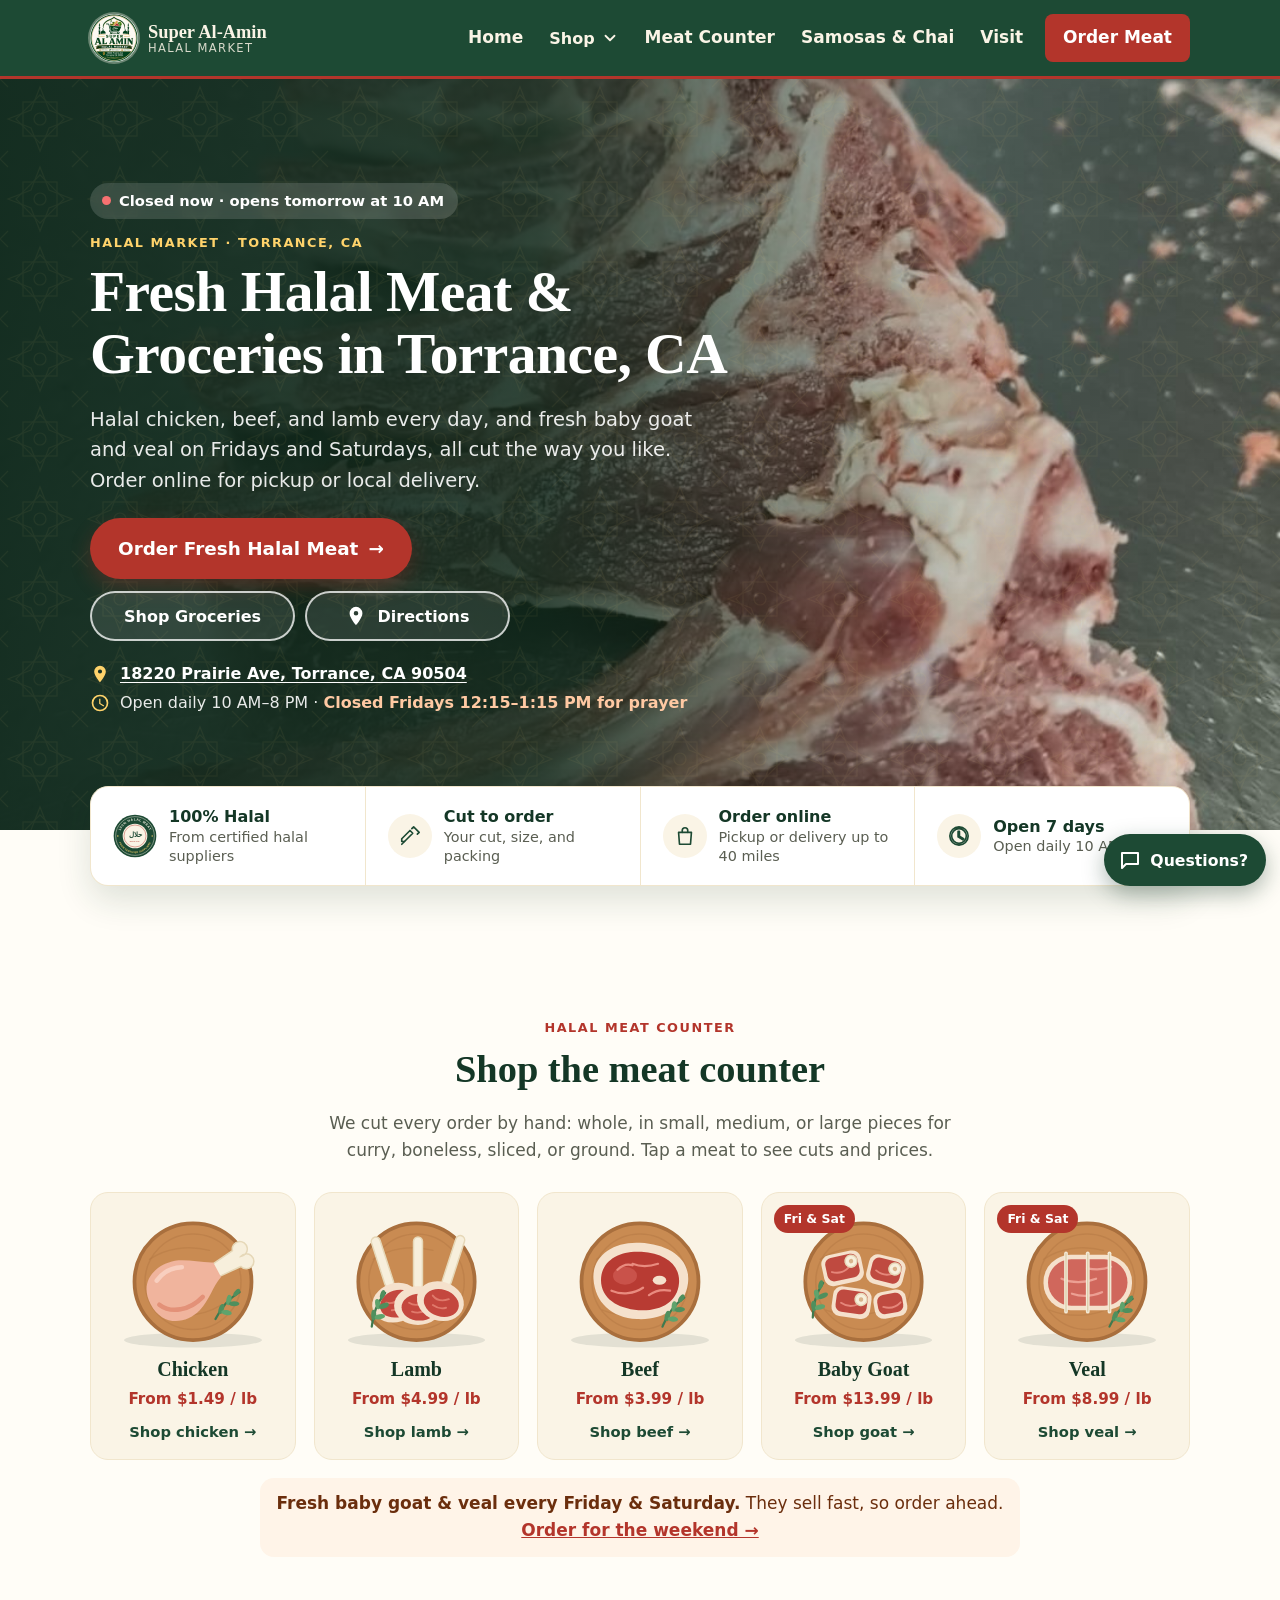
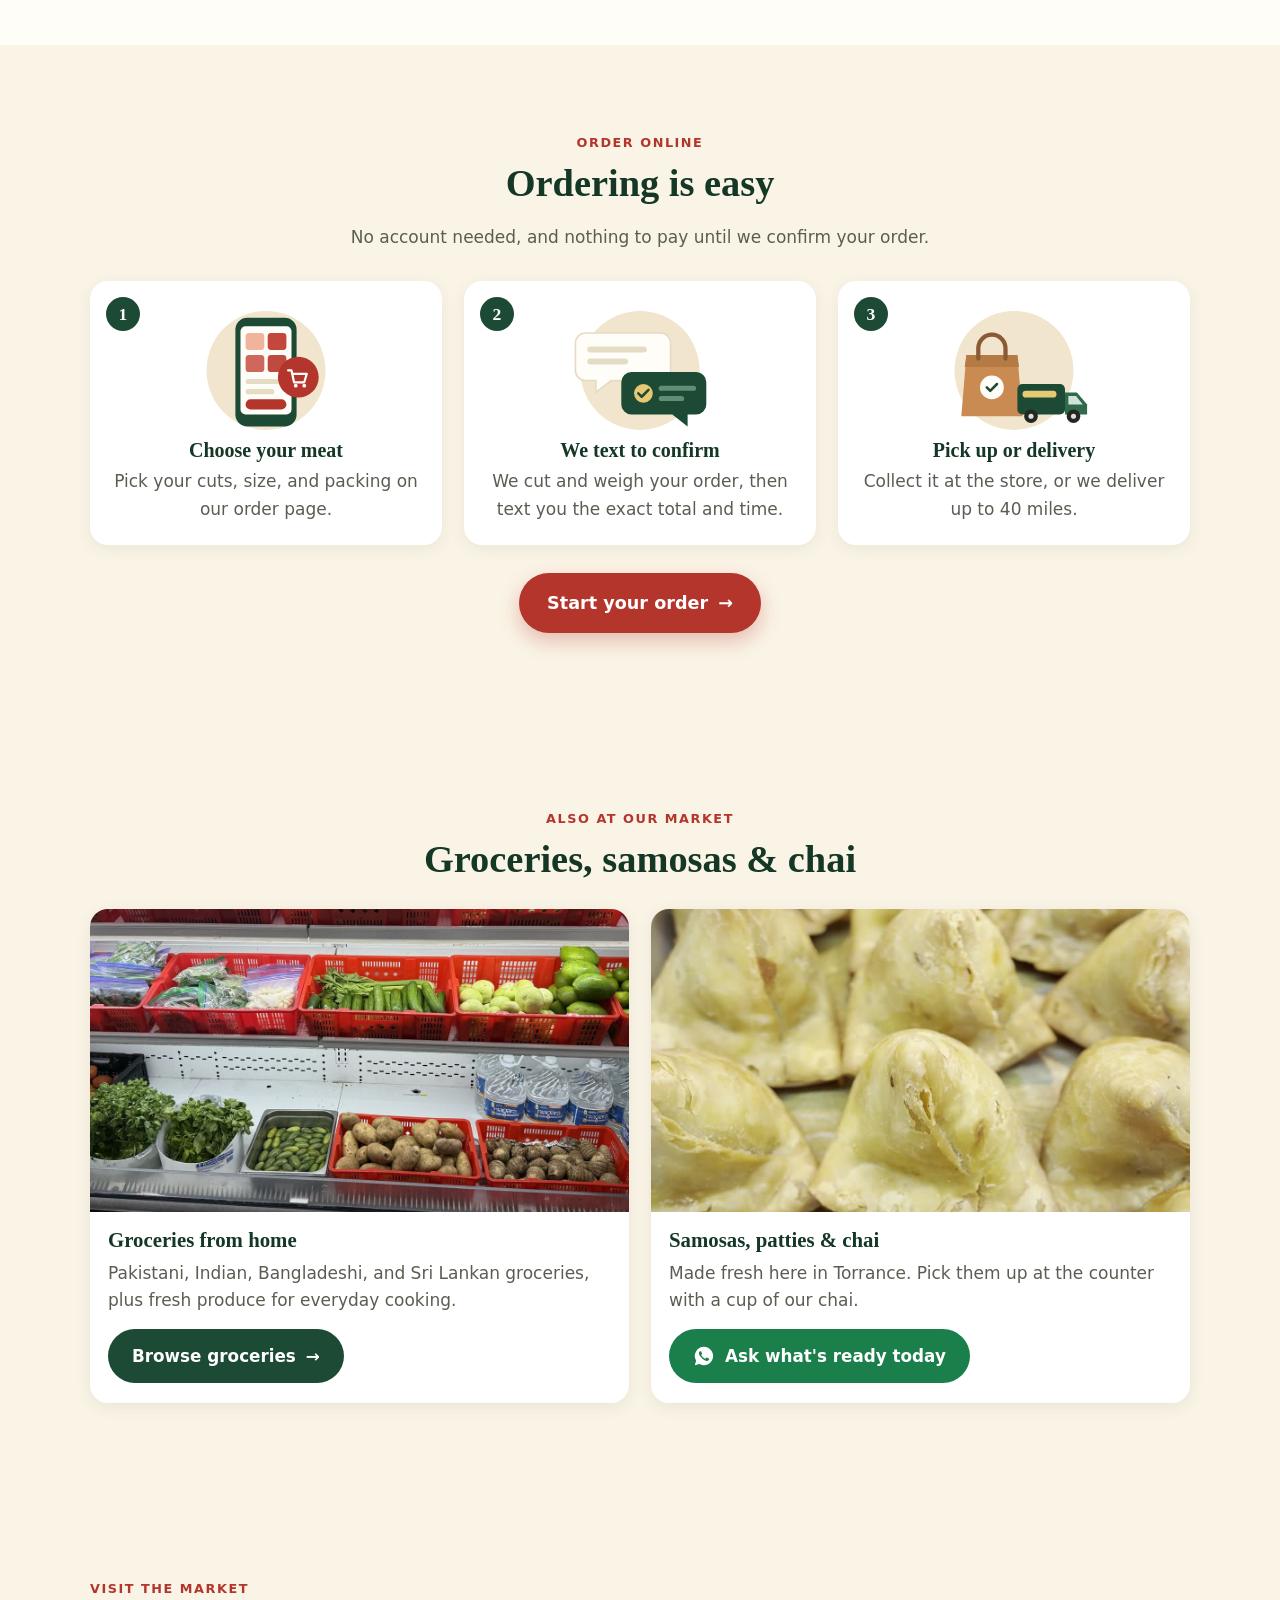
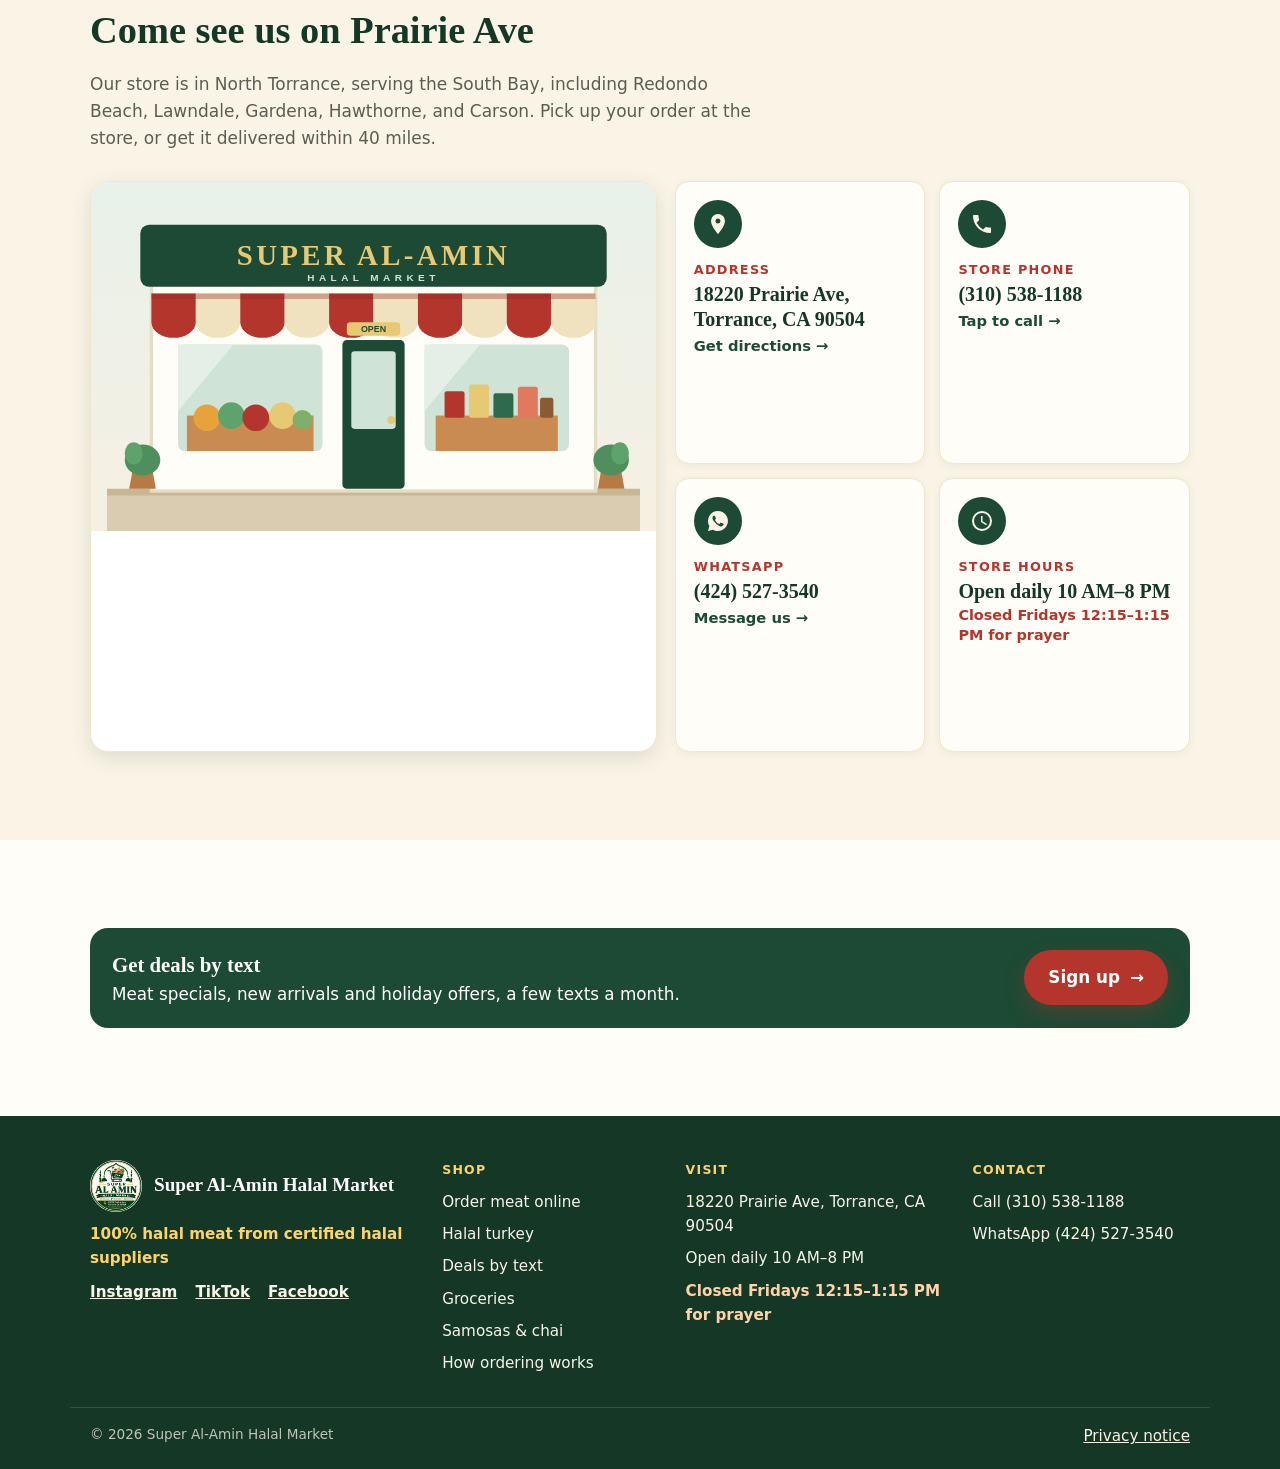
==== commit 5b381c4d: "Deals by text: sign-up page, /api/subscribe, Customers tab opt-in - /deals/ page with carrier-ready " ====
--- a/index.html
+++ b/index.html
@@ -4,7 +4,7 @@
   <meta charset="utf-8">
   <meta name="viewport" content="width=device-width, initial-scale=1">
   <title>Halal Meat &amp; Butcher Shop in Torrance, CA | Super Al-Amin</title>
-  <meta name="description" content="Fresh halal chicken, turkey, beef, lamb, goat and veal, cut to order at our Torrance butcher counter. Order online for pickup or local delivery. South Asian groceries too.">
+  <meta name="description" content="Fresh halal chicken, beef, lamb, goat and veal cut to order, plus frozen halal turkeys, at our Torrance butcher counter. Order online for pickup or local delivery. South Asian groceries too.">
   <meta name="theme-color" content="#1d4a34">
   <meta property="og:title" content="Halal Meat &amp; Butcher Shop in Torrance, CA | Super Al-Amin">
   <meta property="og:description" content="Fresh halal chicken, beef, lamb, goat and veal, cut to order. Order online for pickup or local delivery. 18220 Prairie Ave, Torrance, CA.">
@@ -21,7 +21,7 @@
   <link rel="icon" href="images/favicon.png" type="image/png">
   <link rel="apple-touch-icon" href="images/apple-touch-icon.png">
   <link rel="manifest" href="/site.webmanifest">
-  <link rel="stylesheet" href="styles.css?v=20261120b">
+  <link rel="stylesheet" href="styles.css?v=20261120e">
   <script type="application/ld+json">
 {
   "@context": "https://schema.org",
@@ -266,7 +266,7 @@
           <span class="promo-text">
             <span class="promo-kicker">🦃 Thanksgiving special</span>
             <strong id="promo-title" class="promo-title">Halal Turkey: $2.99/lb</strong>
-            <span class="promo-sub">Whole turkeys, about 12–14 lb each (around $36–$42). Order online by Wed, Nov 25 for pickup or delivery.</span>
+            <span class="promo-sub">Frozen whole turkeys, about 12–14 lb each (around $36–$42). Order online by Wed, Nov 25 for pickup or delivery.</span>
           </span>
           <span class="btn btn-red promo-btn">Order a turkey <span aria-hidden="true">→</span></span>
         </a>
@@ -444,6 +444,14 @@
         </div>
       </div>
     </section>
+    <section class="section" aria-label="Deals by text">
+      <div class="container">
+        <div class="deals-cta">
+          <p><strong>Get deals by text</strong>Meat specials, new arrivals and holiday offers, a few texts a month.</p>
+          <a class="btn btn-red" href="deals/">Sign up <span aria-hidden="true">→</span></a>
+        </div>
+      </div>
+    </section>
   </main>
 
   <footer class="site-footer">
@@ -458,6 +466,7 @@
         <ul class="footer-list">
           <li><a href="order/">Order meat online</a></li>
           <li><a href="halal-turkey/">Halal turkey</a></li>
+          <li><a href="deals/">Deals by text</a></li>
           <li><a href="groceries/">Groceries</a></li>
           <li><a href="#samosas">Samosas &amp; chai</a></li>
           <li><a href="#how">How ordering works</a></li>
@@ -501,9 +510,9 @@
     </a>
   </nav>
 
-  <script src="site-config.js?v=20261120b"></script>
-  <script src="meat-menu.js?v=20261120b"></script>
-  <script src="main.js?v=20261120b"></script>
-  <script src="chat.js?v=20261120b"></script>
+  <script src="site-config.js?v=20261120e"></script>
+  <script src="meat-menu.js?v=20261120e"></script>
+  <script src="main.js?v=20261120e"></script>
+  <script src="chat.js?v=20261120e"></script>
 </body>
 </html>
--- a/styles.css
+++ b/styles.css
@@ -1250,3 +1250,24 @@
   .promo-art { width: 84px; grid-row: auto; align-self: start; }
   .promo-btn { grid-column: 1 / -1; justify-self: stretch; justify-content: center; white-space: nowrap; }
 }
+
+/* Deals sign-up page */
+.deals-wrap { display: grid; gap: 28px; align-items: start; }
+@media (min-width: 860px) { .deals-wrap { grid-template-columns: minmax(0, 460px) 1fr; gap: 48px; } }
+.deals-form, .deals-done { background: #fff; border: 1px solid var(--cream-2); border-radius: 18px; padding: 22px; box-shadow: 0 10px 30px rgba(20,55,38,.08); display: flex; flex-direction: column; gap: 14px; }
+.deals-form h2, .deals-done h2 { margin: 0; }
+.deals-field { display: flex; flex-direction: column; gap: 6px; font-weight: 600; }
+.deals-opt { font-weight: 400; color: var(--muted); font-size: .9rem; }
+.deals-field input { border: 1px solid #cfc6b0; border-radius: 12px; padding: 12px 14px; font: 16px var(--sans); }
+.deals-field input:focus { outline: 2px solid var(--green); border-color: var(--green); }
+.deals-agree { display: flex; gap: 10px; align-items: flex-start; font-size: .9rem; line-height: 1.45; background: var(--cream); border-radius: 12px; padding: 12px; cursor: pointer; }
+.deals-agree input { width: 22px; height: 22px; margin-top: 1px; flex: 0 0 auto; accent-color: var(--green); }
+.deals-error { margin: 0; color: var(--red); font-weight: 600; }
+.deals-form .btn { justify-content: center; }
+.deals-fine { margin: 0; font-size: .85rem; color: var(--muted); text-align: center; }
+.deals-done { text-align: center; align-items: center; }
+.deals-done-icon { font-size: 2.6rem; margin: 0; }
+.deals-cta { background: var(--green); color: #fff; border-radius: 18px; padding: 20px 22px; display: flex; flex-wrap: wrap; align-items: center; justify-content: space-between; gap: 12px 20px; }
+.deals-cta p { margin: 0; font-size: 1.05rem; }
+.deals-cta strong { display: block; font-size: 1.3rem; font-family: var(--serif, Georgia, serif); }
+.done-deals { margin: 14px 0 0; text-align: center; font-size: .95rem; } .done-deals a { color: var(--green); font-weight: 700; }
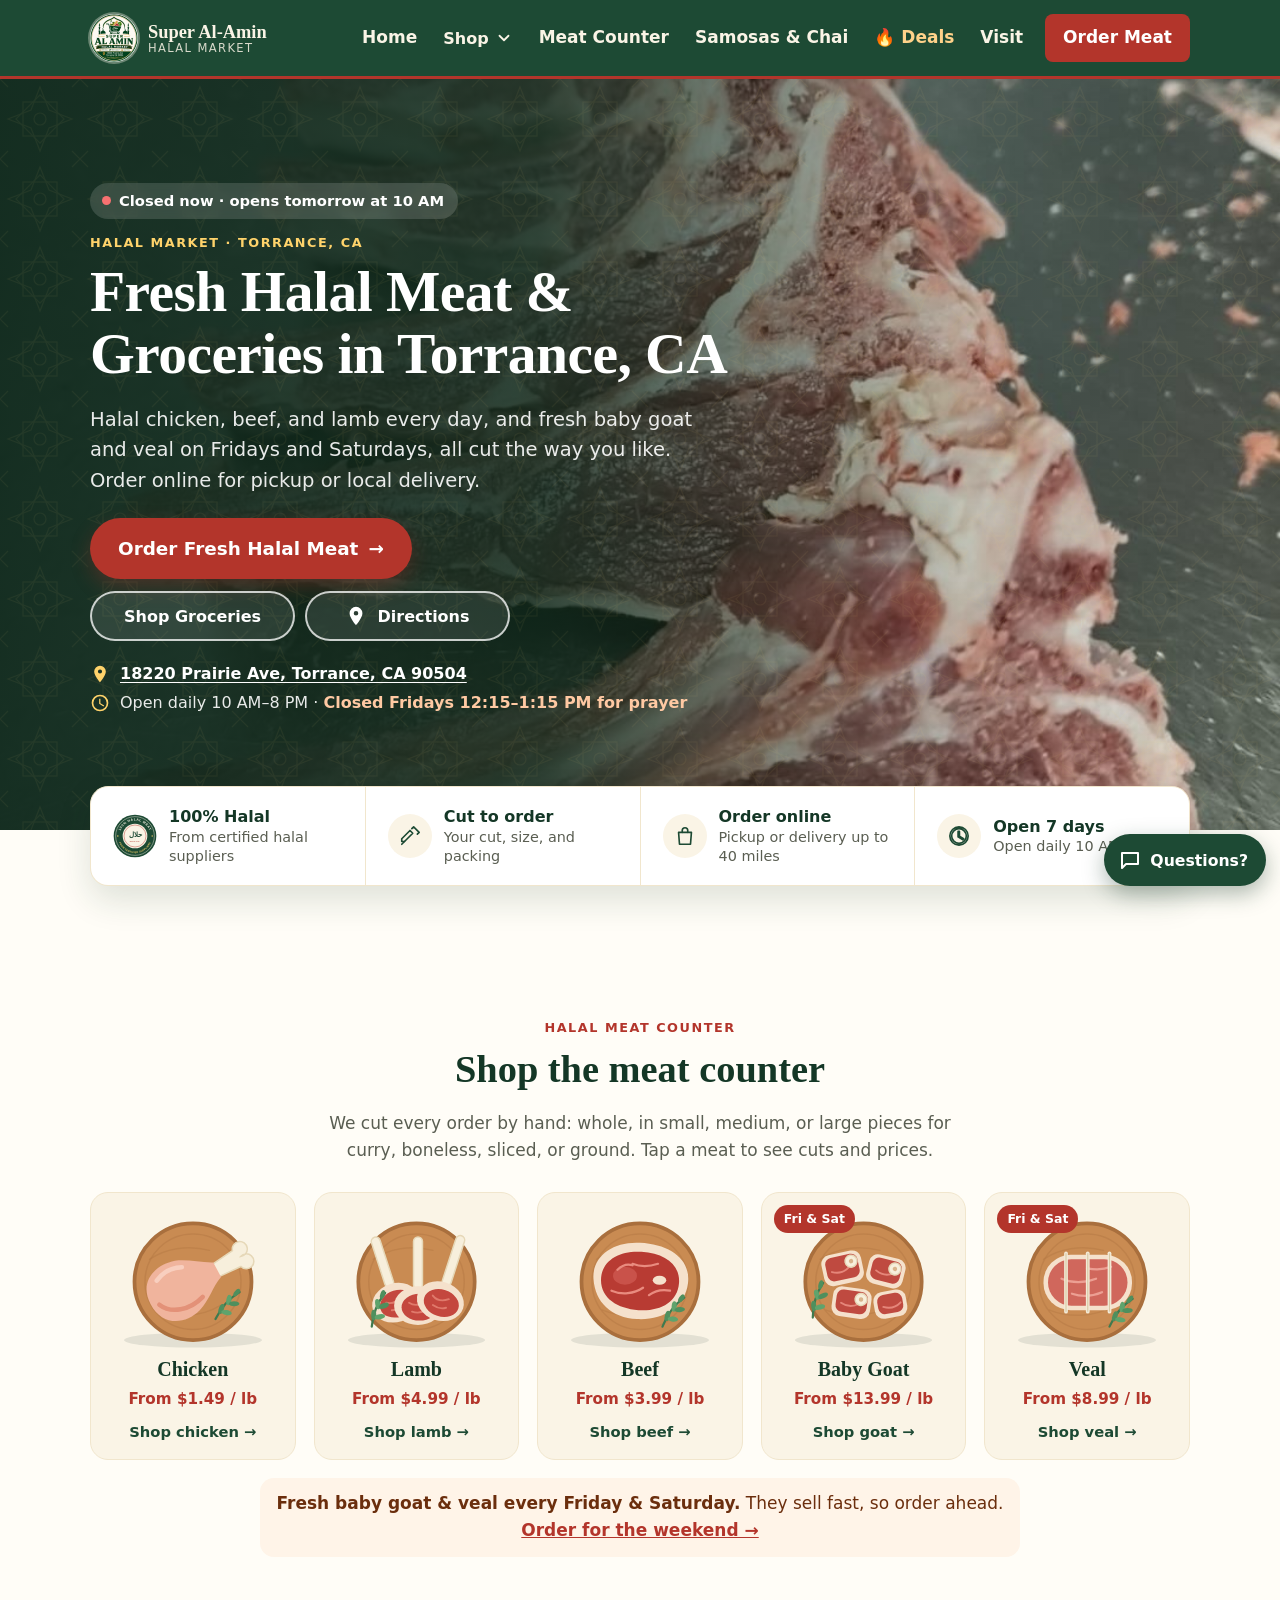
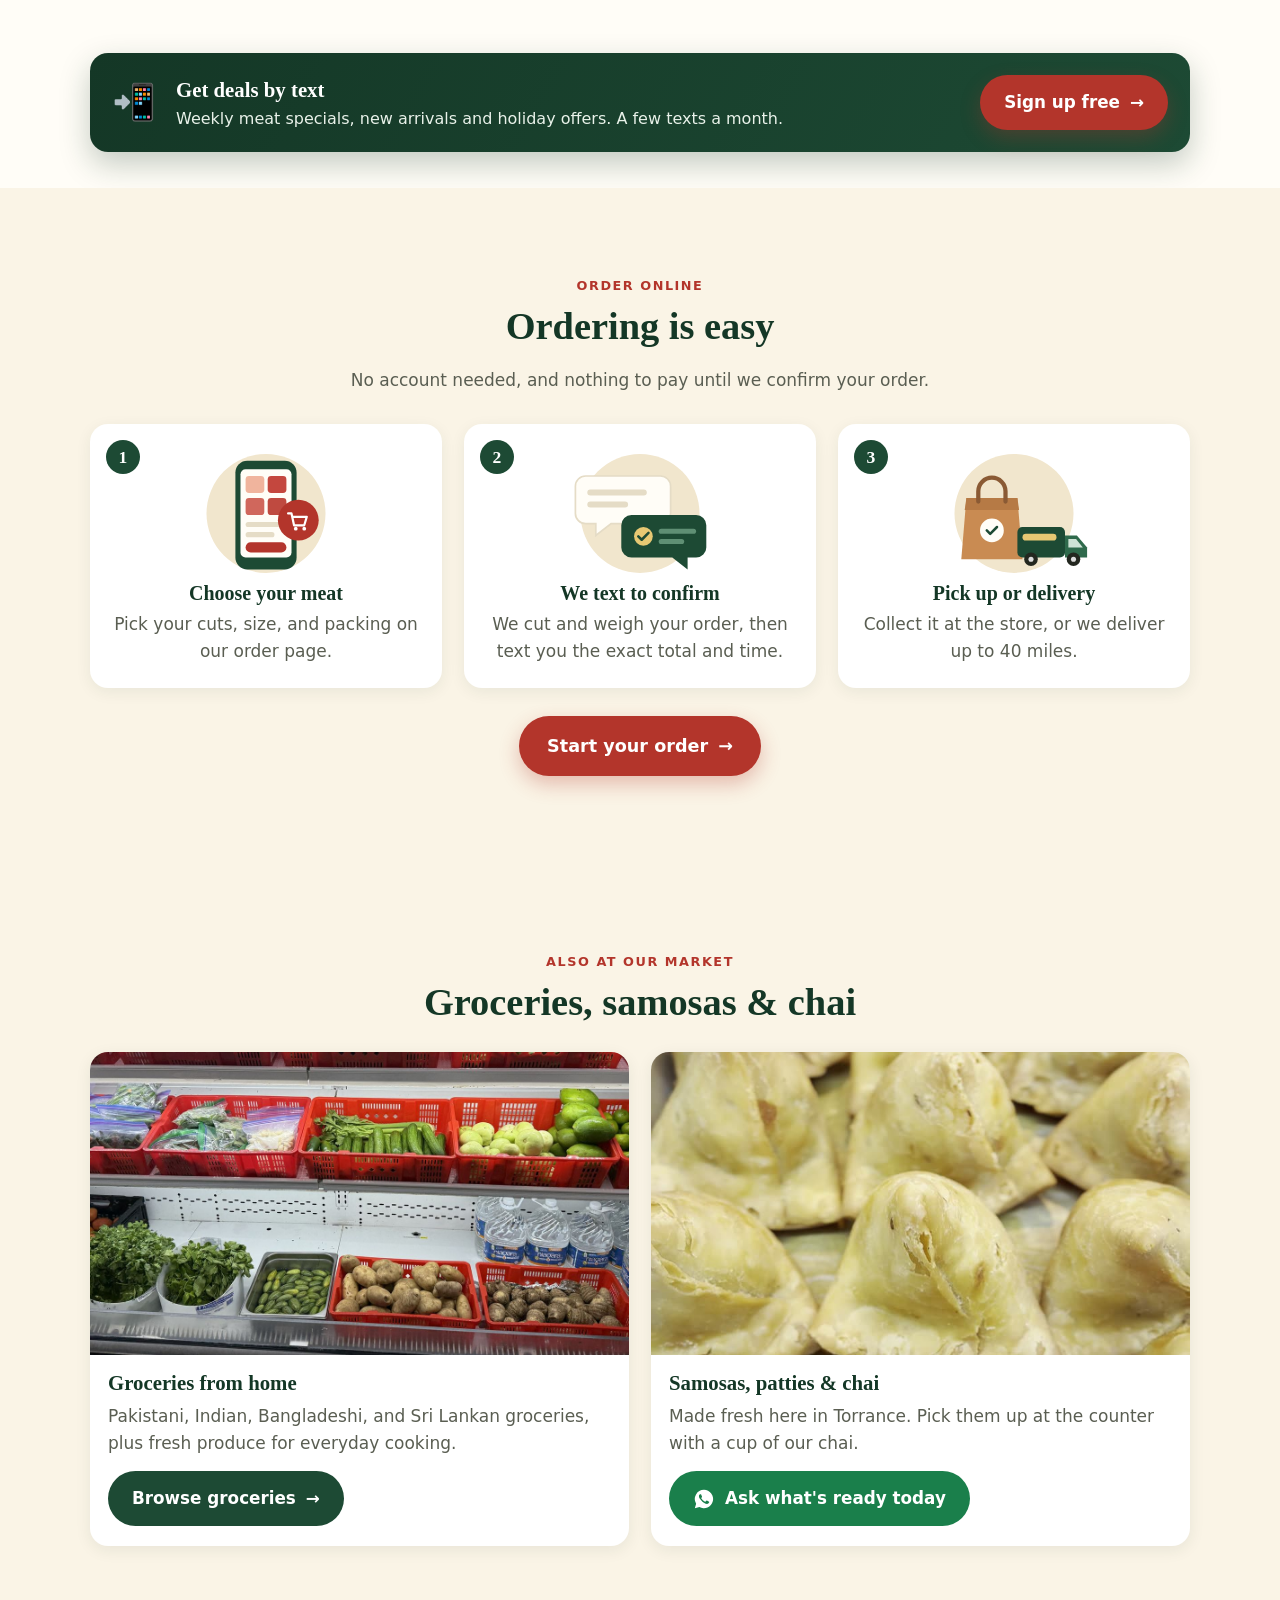
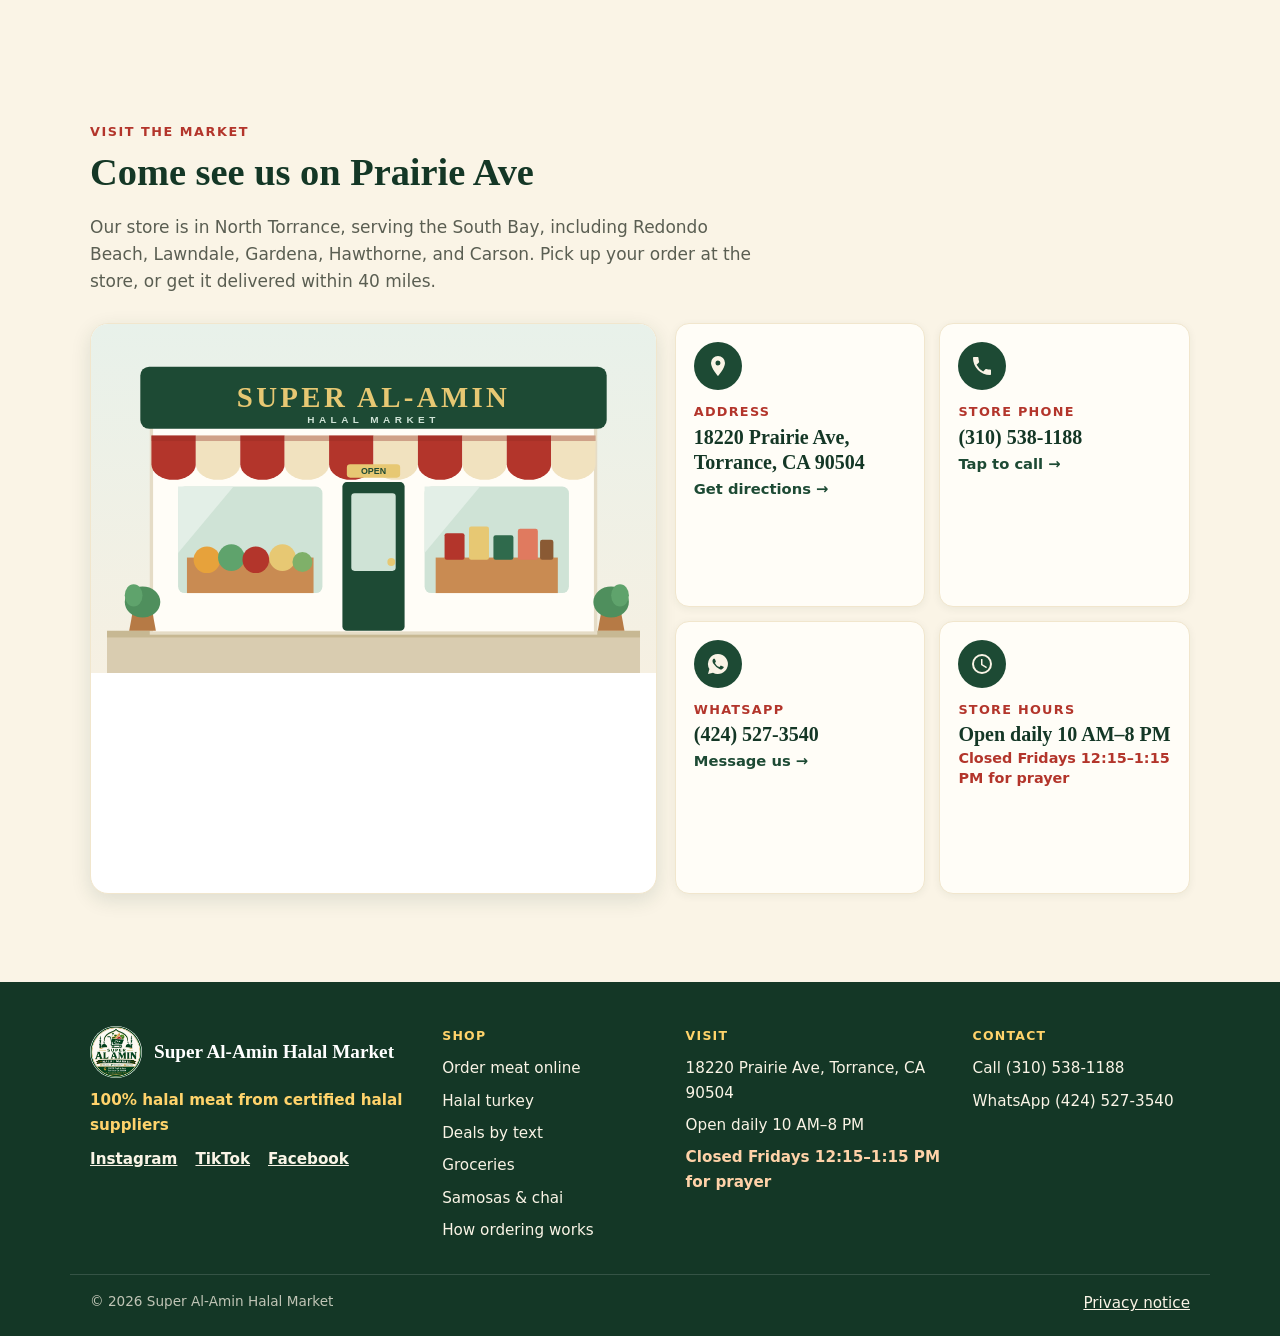
==== commit 23cbb7f2: "Deals more visible: menu link, homepage band higher, sign-up checkbox on order confirmation Co-Autho" ====
--- a/index.html
+++ b/index.html
@@ -21,7 +21,7 @@
   <link rel="icon" href="images/favicon.png" type="image/png">
   <link rel="apple-touch-icon" href="images/apple-touch-icon.png">
   <link rel="manifest" href="/site.webmanifest">
-  <link rel="stylesheet" href="styles.css?v=20261120e">
+  <link rel="stylesheet" href="styles.css?v=20261120f">
   <script type="application/ld+json">
 {
   "@context": "https://schema.org",
@@ -213,7 +213,7 @@
           <li><a href="#meat">Meat Counter</a></li>
           <li><a href="#samosas">Samosas &amp; Chai</a></li>
           <li data-reviews-nav hidden><a href="#reviews">Reviews</a></li>
-          <li data-deals-nav hidden><a href="#deals">Deals</a></li>
+          <li><a class="nav-deals" href="deals/">🔥 Deals</a></li>
           <li><a href="#visit">Visit</a></li>
           <li class="nav-cta"><a href="order/">Order Meat</a></li>
         </ul>
@@ -294,6 +294,16 @@
     </section>
 
     <!-- HOW ORDERING WORKS -->
+    <section class="deals-band" aria-label="Deals by text">
+      <div class="container">
+        <a class="deals-cta" href="deals/?from=home">
+          <span class="deals-cta-icon" aria-hidden="true">📲</span>
+          <span class="deals-cta-text"><strong>Get deals by text</strong>Weekly meat specials, new arrivals and holiday offers. A few texts a month.</span>
+          <span class="btn btn-red deals-cta-btn">Sign up free <span aria-hidden="true">→</span></span>
+        </a>
+      </div>
+    </section>
+
     <section id="how" class="section section-cream" aria-labelledby="how-title">
       <div class="container">
         <div class="section-head section-head-center">
@@ -444,14 +454,6 @@
         </div>
       </div>
     </section>
-    <section class="section" aria-label="Deals by text">
-      <div class="container">
-        <div class="deals-cta">
-          <p><strong>Get deals by text</strong>Meat specials, new arrivals and holiday offers, a few texts a month.</p>
-          <a class="btn btn-red" href="deals/">Sign up <span aria-hidden="true">→</span></a>
-        </div>
-      </div>
-    </section>
   </main>
 
   <footer class="site-footer">
@@ -510,9 +512,9 @@
     </a>
   </nav>
 
-  <script src="site-config.js?v=20261120e"></script>
-  <script src="meat-menu.js?v=20261120e"></script>
-  <script src="main.js?v=20261120e"></script>
-  <script src="chat.js?v=20261120e"></script>
+  <script src="site-config.js?v=20261120f"></script>
+  <script src="meat-menu.js?v=20261120f"></script>
+  <script src="main.js?v=20261120f"></script>
+  <script src="chat.js?v=20261120f"></script>
 </body>
 </html>
--- a/styles.css
+++ b/styles.css
@@ -1271,3 +1271,18 @@
 .deals-cta p { margin: 0; font-size: 1.05rem; }
 .deals-cta strong { display: block; font-size: 1.3rem; font-family: var(--serif, Georgia, serif); }
 .done-deals { margin: 14px 0 0; text-align: center; font-size: .95rem; } .done-deals a { color: var(--green); font-weight: 700; }
+
+/* Deals: menu link, homepage band, confirmation box */
+.nav-deals { color: #ffd28a !important; font-weight: 700; }
+.deals-band { padding: 8px 0 36px; }
+a.deals-cta { text-decoration: none; color: #fff; background: linear-gradient(120deg, var(--green-dark, #143726), var(--green)); box-shadow: 0 12px 30px rgba(20,55,38,.25); }
+.deals-cta-icon { font-size: 2.2rem; line-height: 1; }
+.deals-cta-text { flex: 1 1 260px; font-size: 1rem; color: #e9f2ea; }
+.deals-cta-text strong { color: #fff; }
+.deals-cta-btn { white-space: nowrap; }
+@media (max-width: 599px) { .deals-cta-btn { width: 100%; justify-content: center; } }
+.done-deals { margin: 18px 0 4px; padding: 14px; border: 2px dashed #b9d8bf; border-radius: 14px; background: #f3f9f4; text-align: left; display: flex; flex-direction: column; gap: 10px; }
+.done-deals-title { margin: 0; font-weight: 700; color: var(--green-dark, #143726); }
+.done-deals .btn { justify-content: center; }
+.done-deals-msg { margin: 0; font-size: .9rem; color: var(--muted); }
+.done-deals-msg.is-err { color: var(--red); font-weight: 600; }
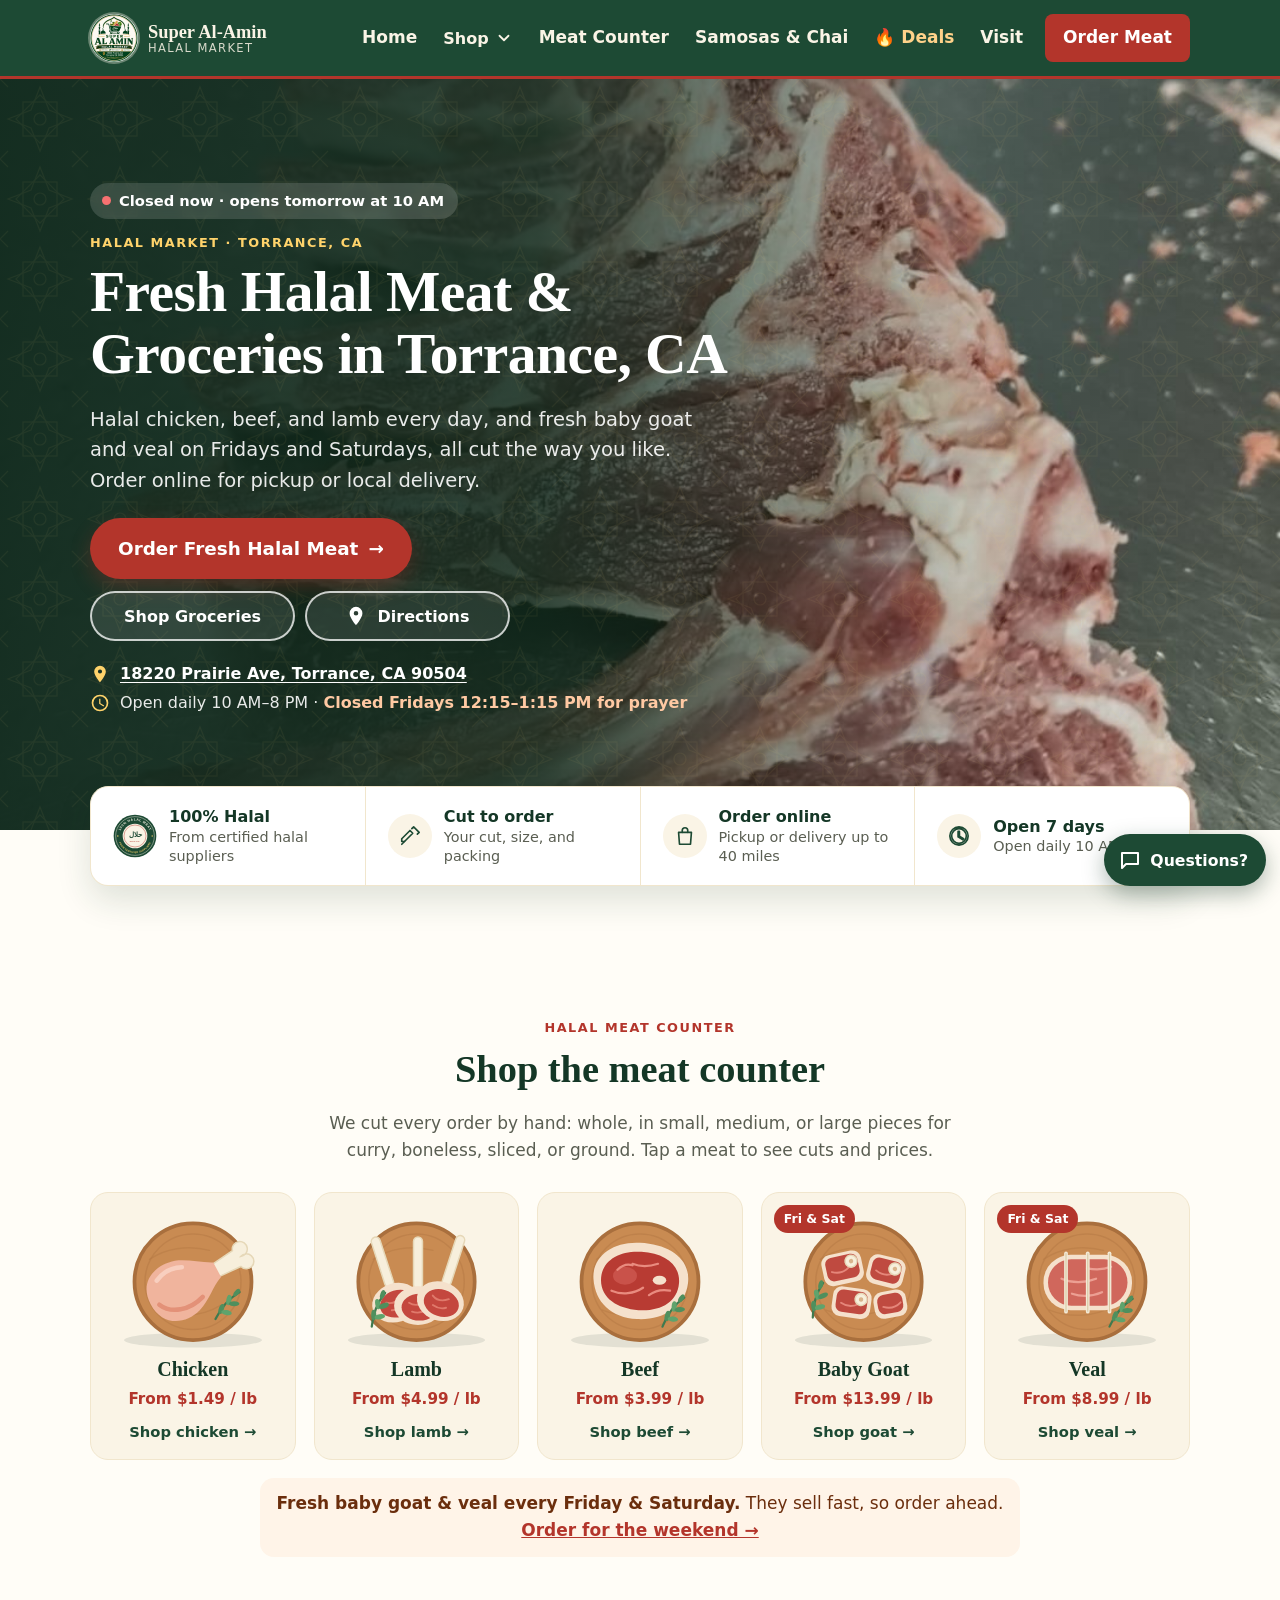
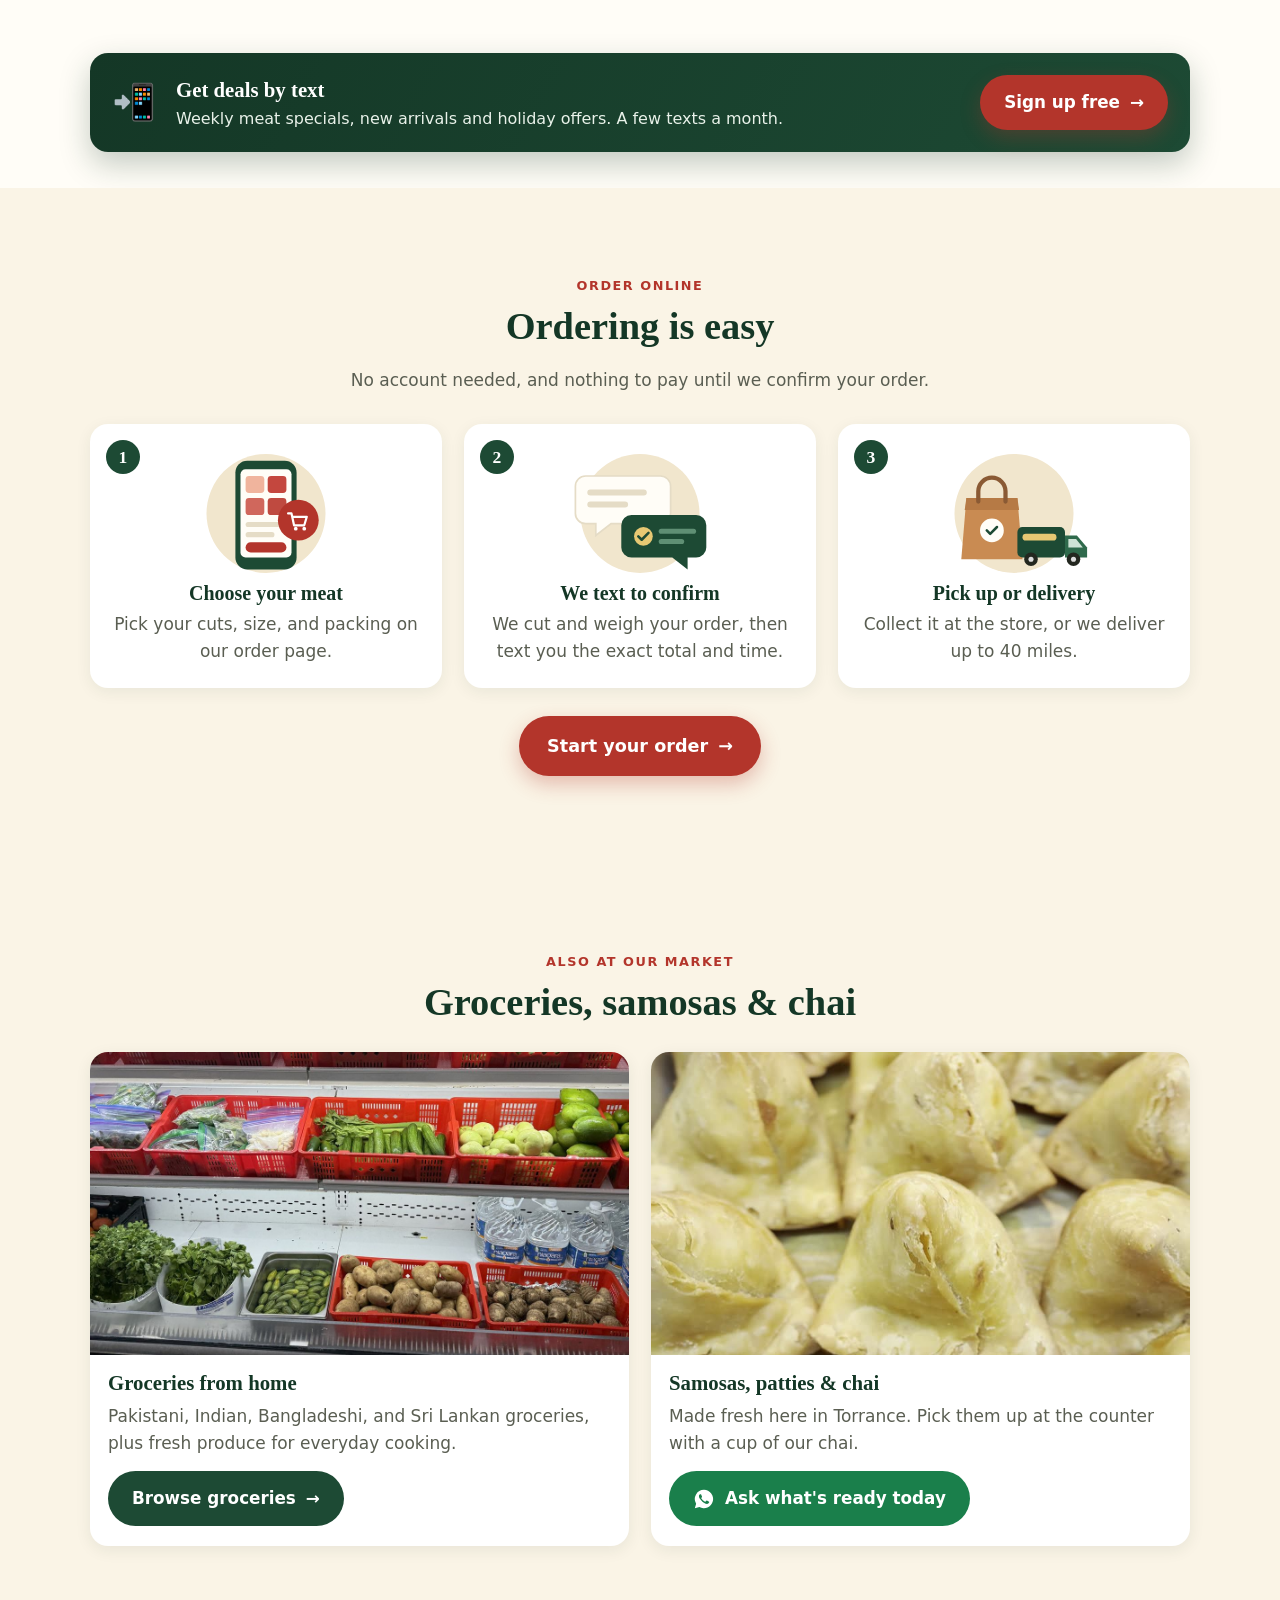
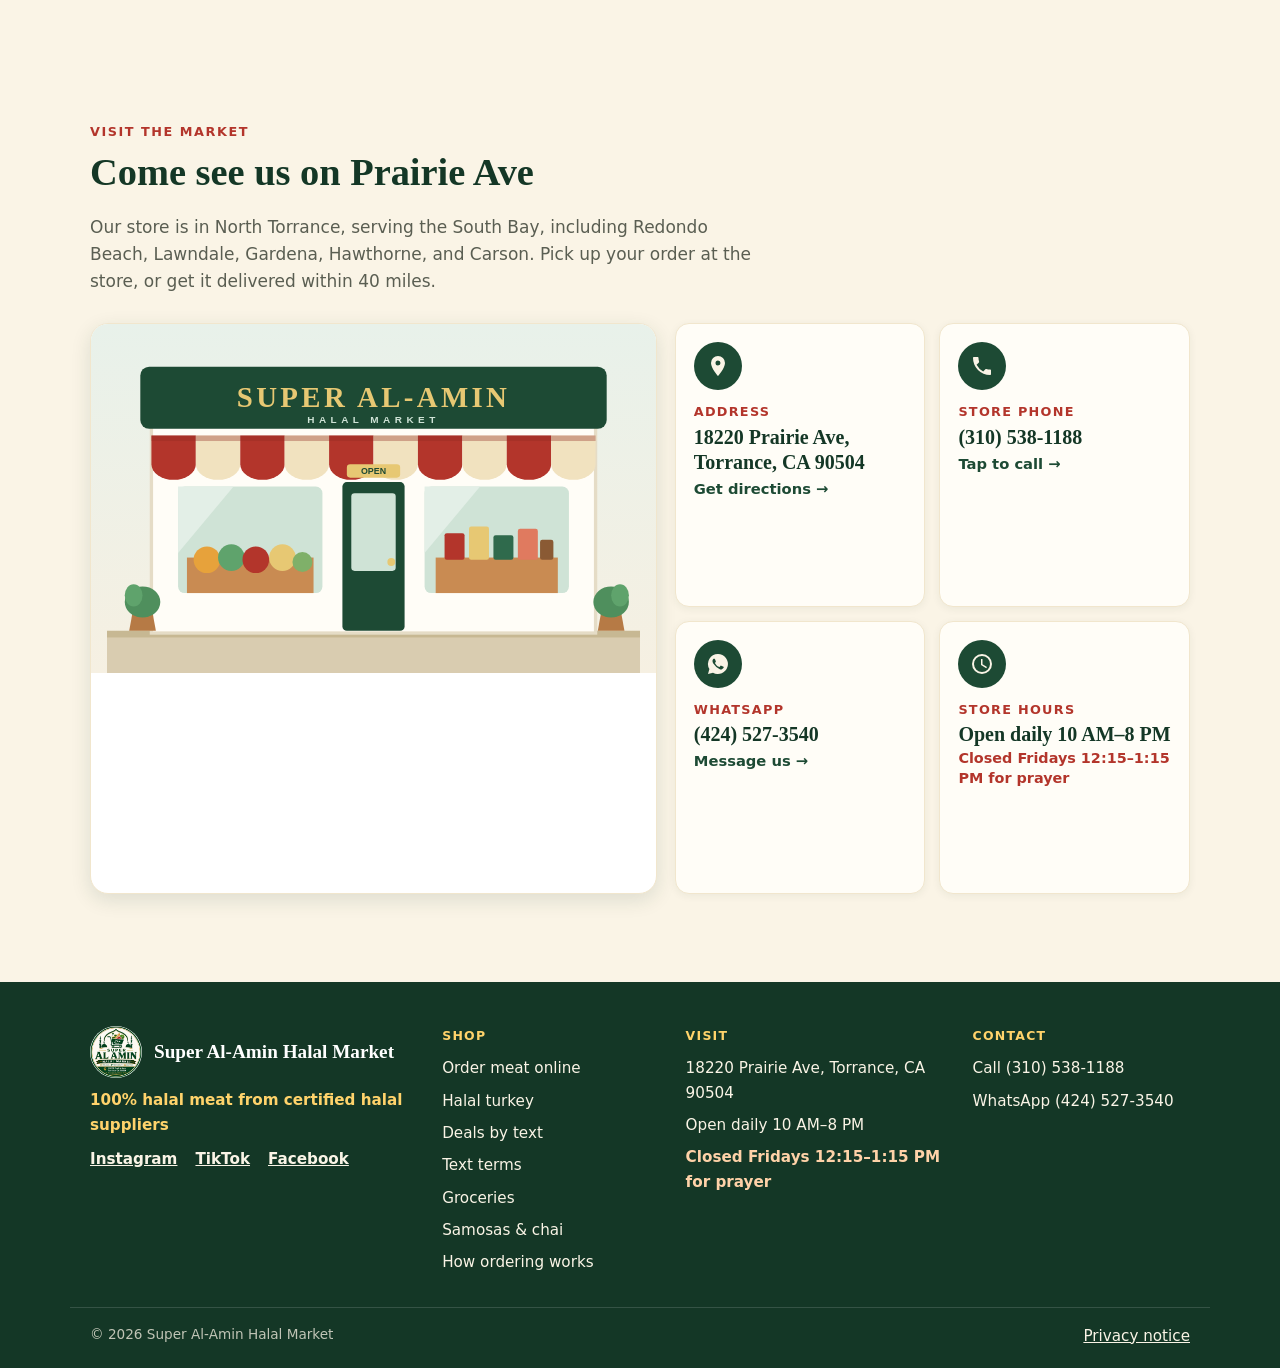
==== commit fd372758: "Add text message terms page (for A2P campaign) and link it Co-Authored-By: Claude Opus 5.5 <noreply@" ====
--- a/index.html
+++ b/index.html
@@ -469,6 +469,7 @@
           <li><a href="order/">Order meat online</a></li>
           <li><a href="halal-turkey/">Halal turkey</a></li>
           <li><a href="deals/">Deals by text</a></li>
+          <li><a href="terms/">Text terms</a></li>
           <li><a href="groceries/">Groceries</a></li>
           <li><a href="#samosas">Samosas &amp; chai</a></li>
           <li><a href="#how">How ordering works</a></li>
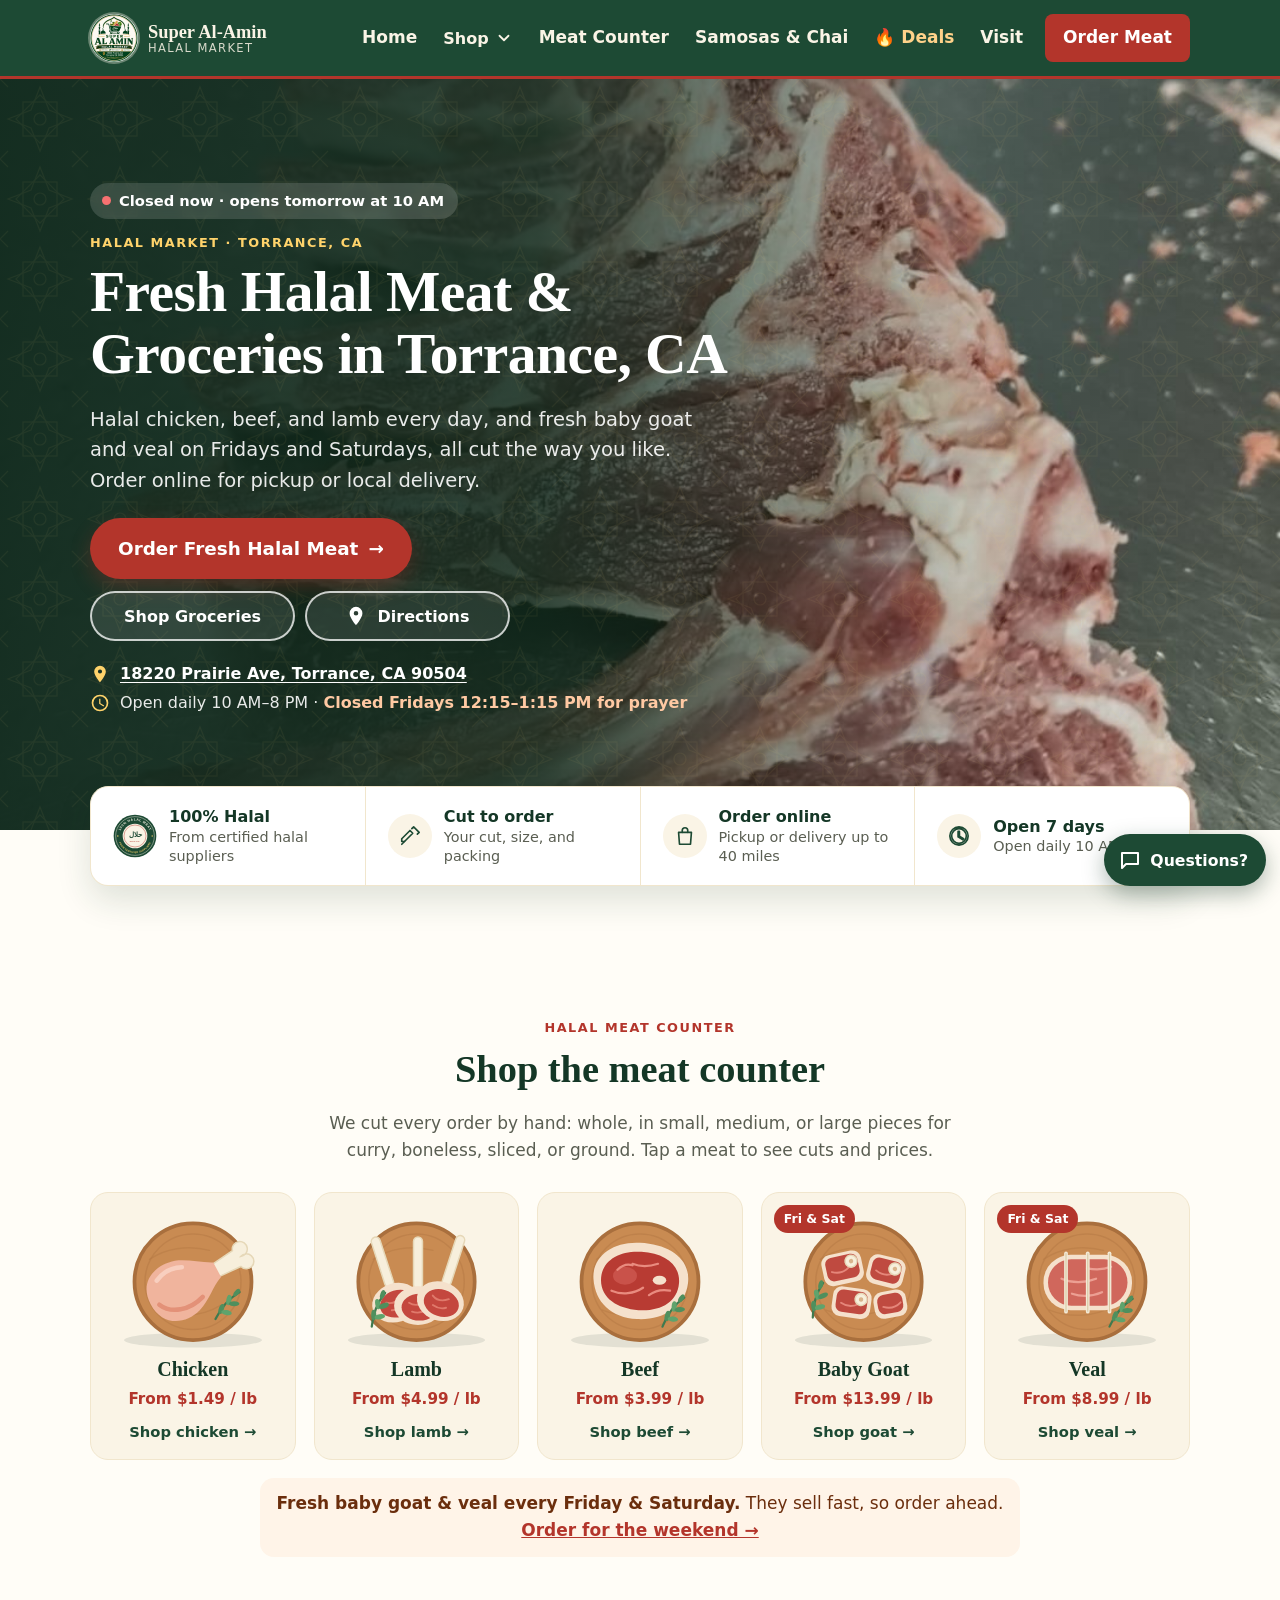
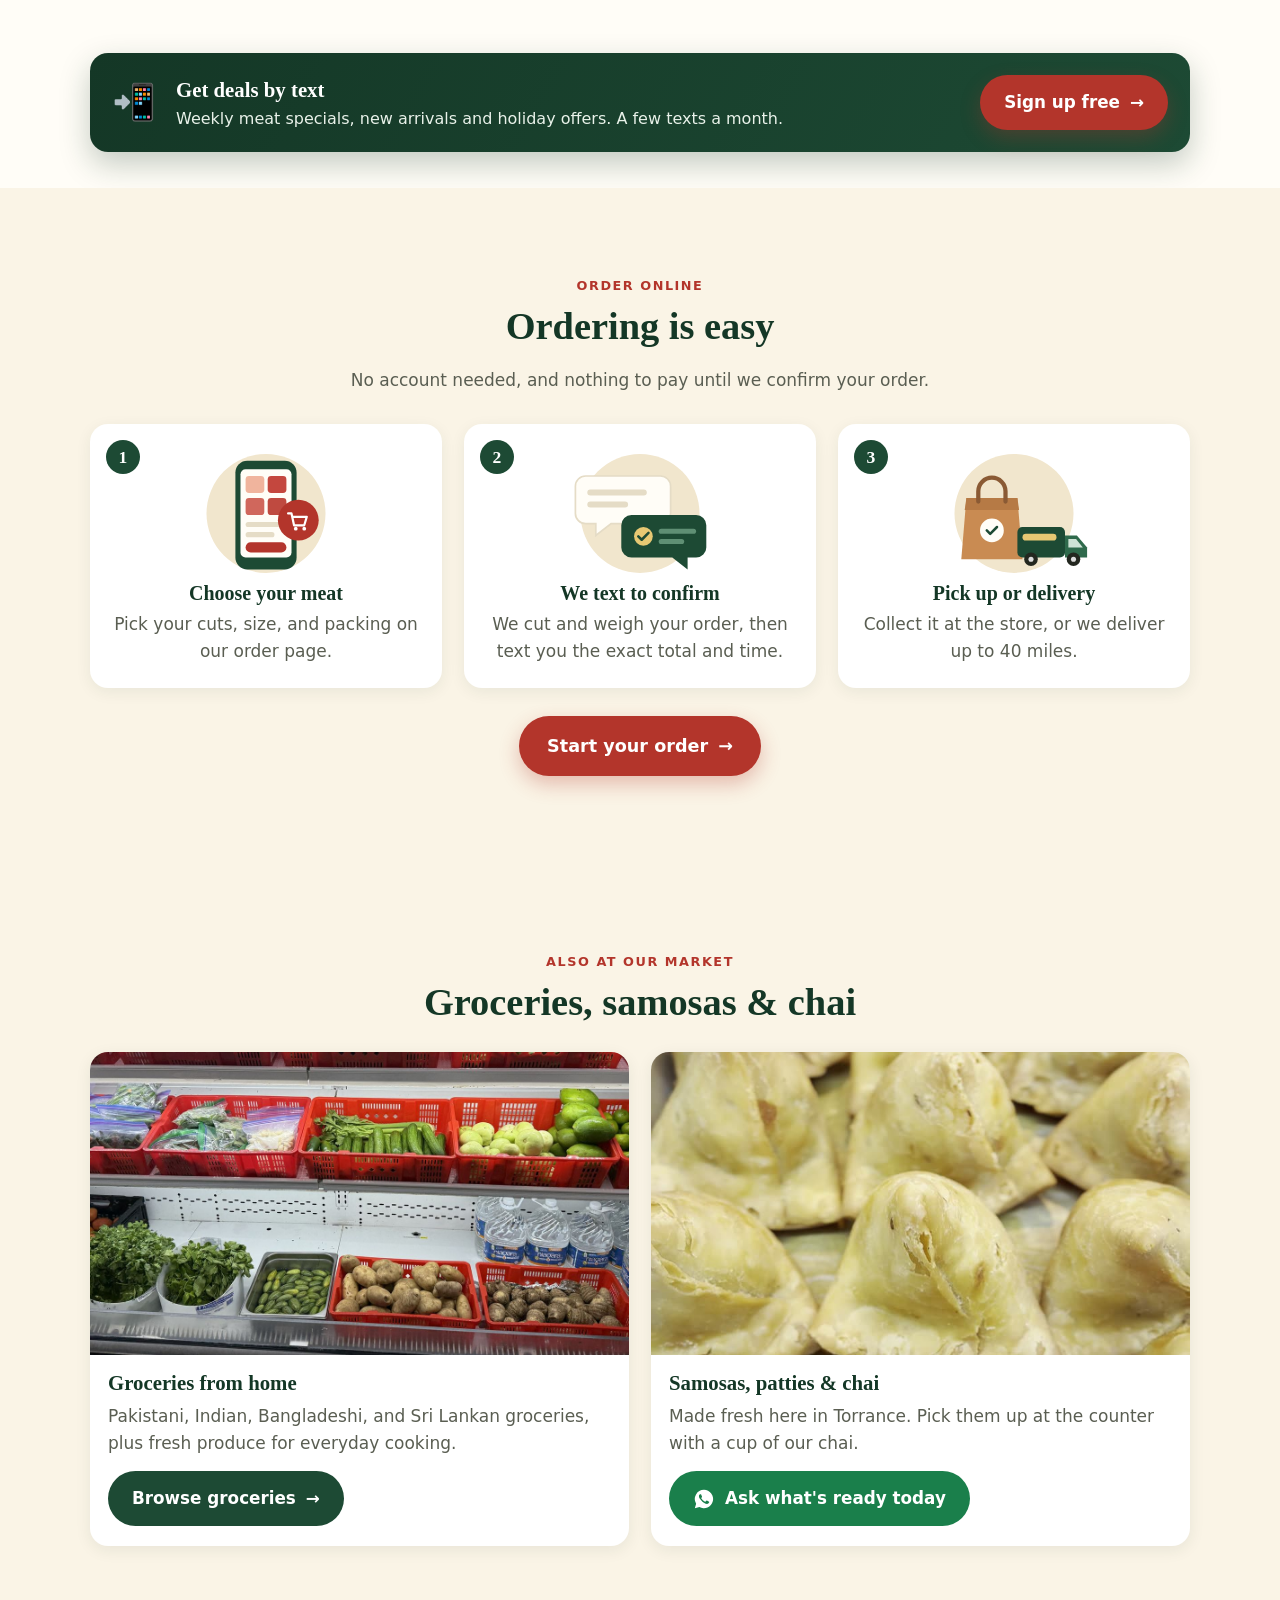
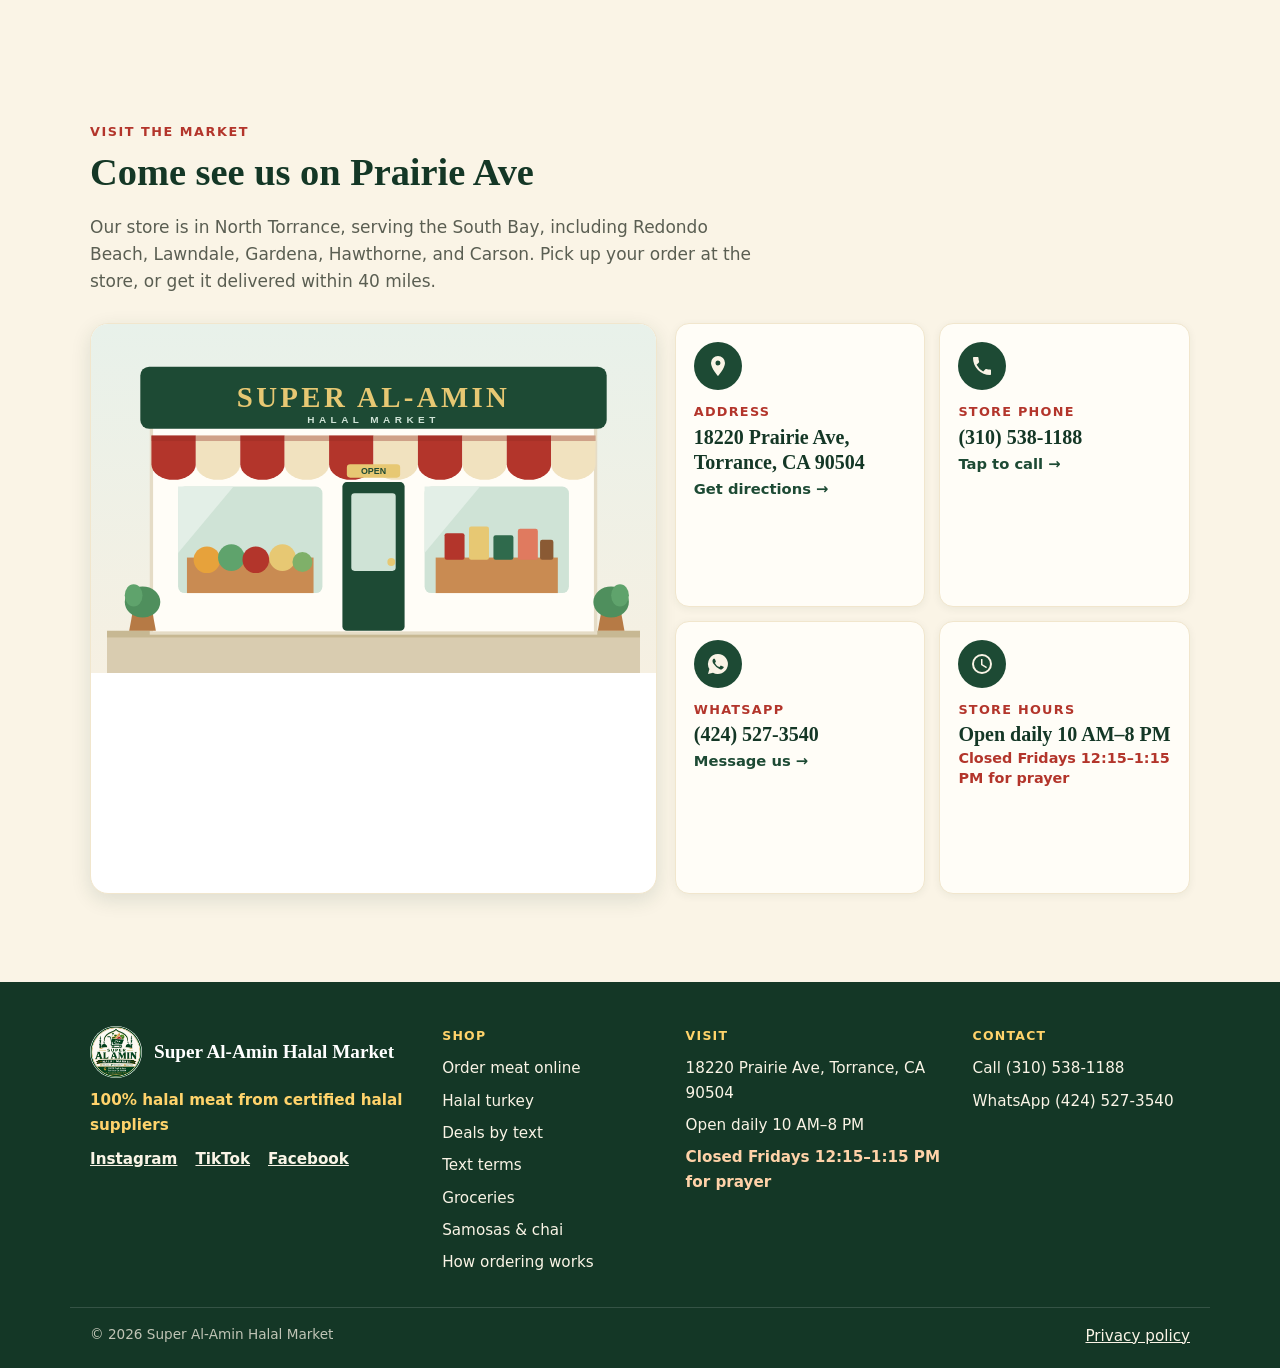
==== commit 9f8a7f8d: "Privacy Policy: title + carrier-required SMS data statement Co-Authored-By: Claude Opus 5.5 <noreply" ====
--- a/index.html
+++ b/index.html
@@ -493,7 +493,7 @@
     </div>
     <div class="container footer-bottom">
       <p class="footer-copy">© <span id="year">2026</span> <span data-text="name">Super Al-Amin Halal Market</span></p>
-      <p class="footer-links"><a href="privacy/">Privacy notice</a></p>
+      <p class="footer-links"><a href="privacy/">Privacy policy</a></p>
     </div>
   </footer>
 
